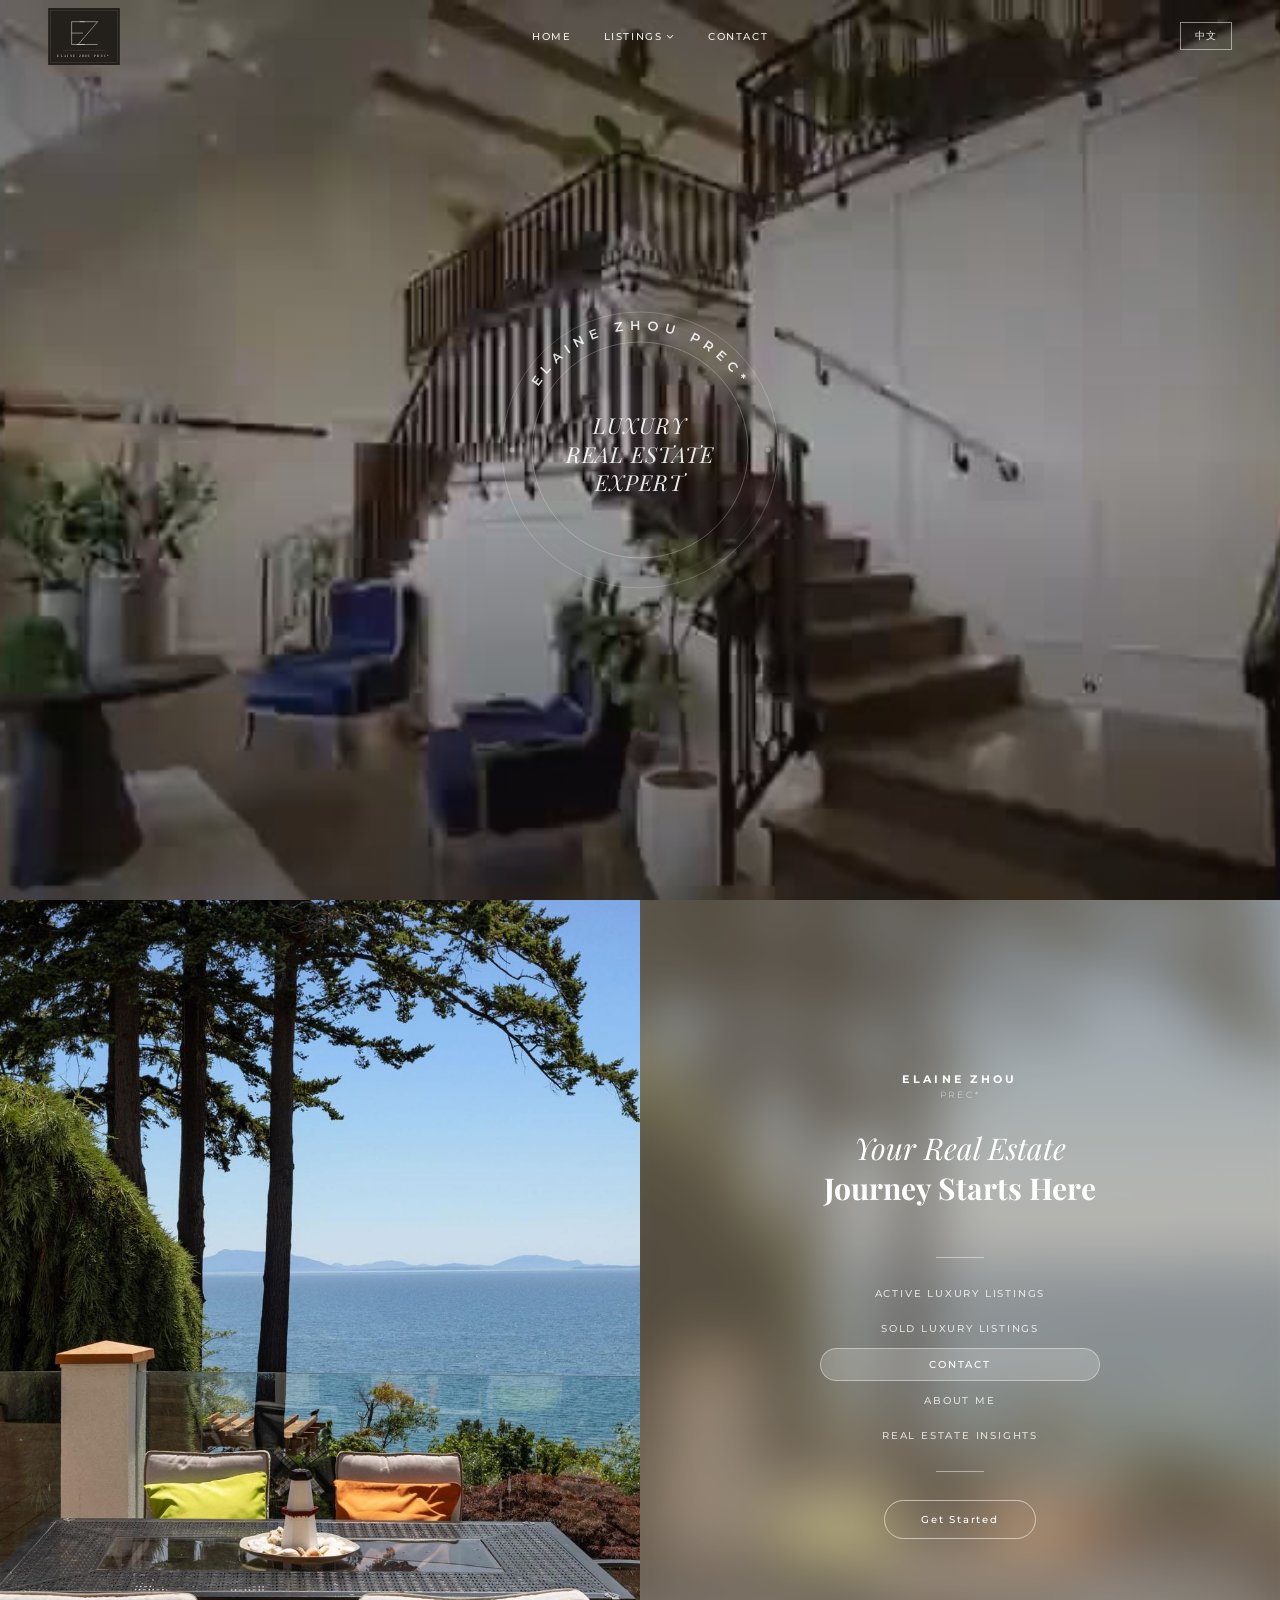
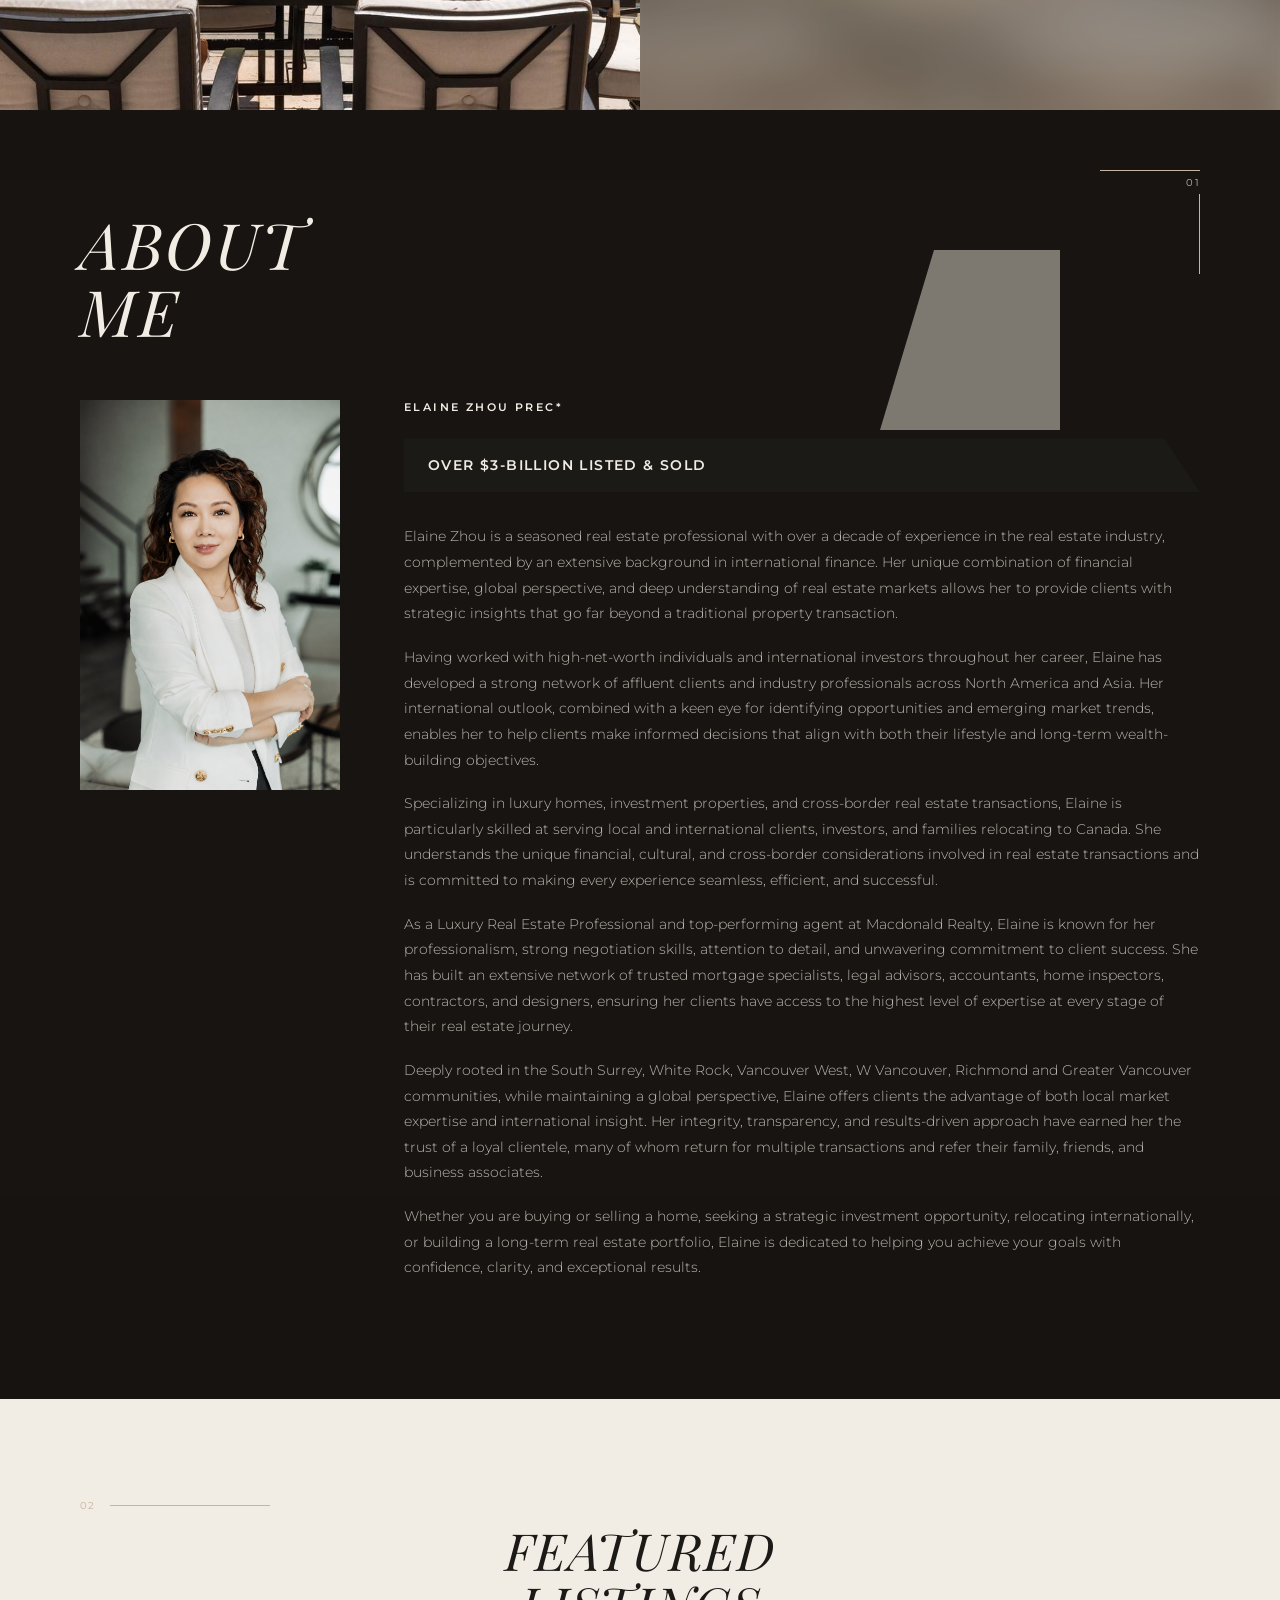
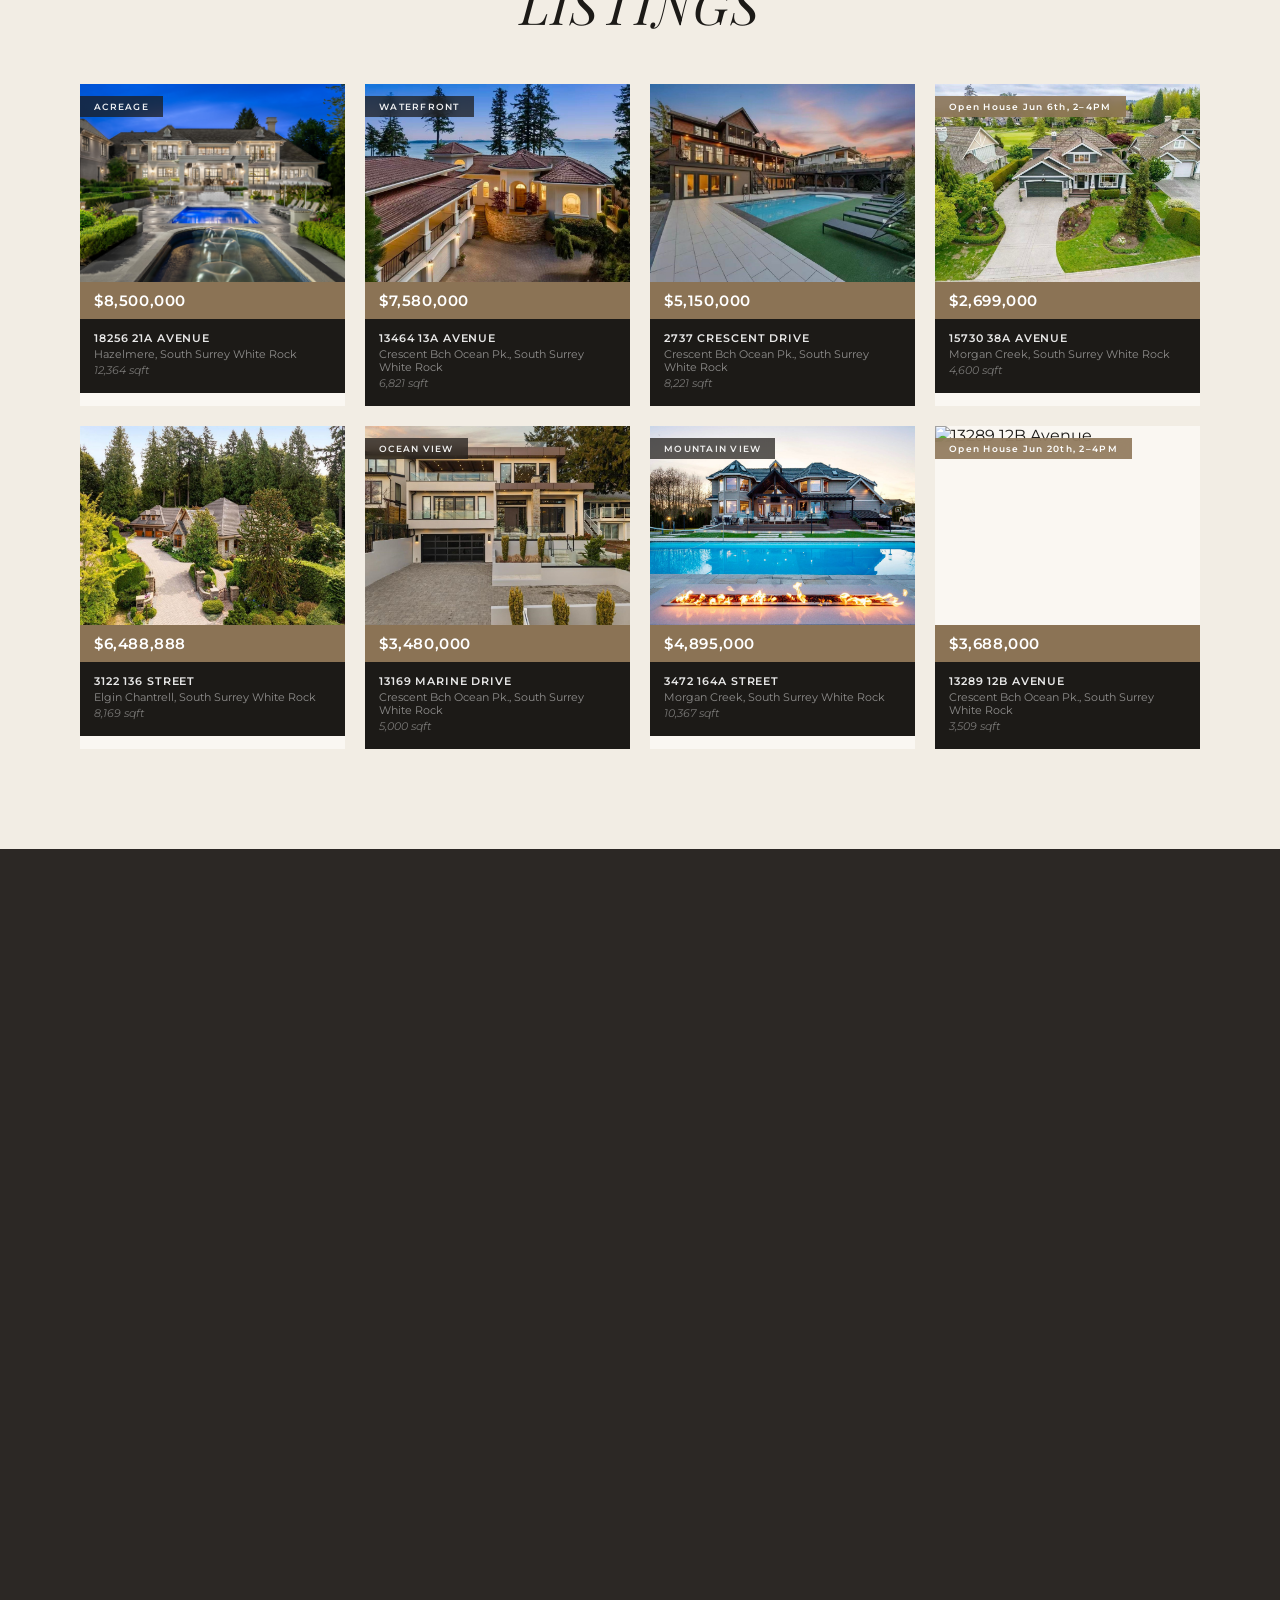
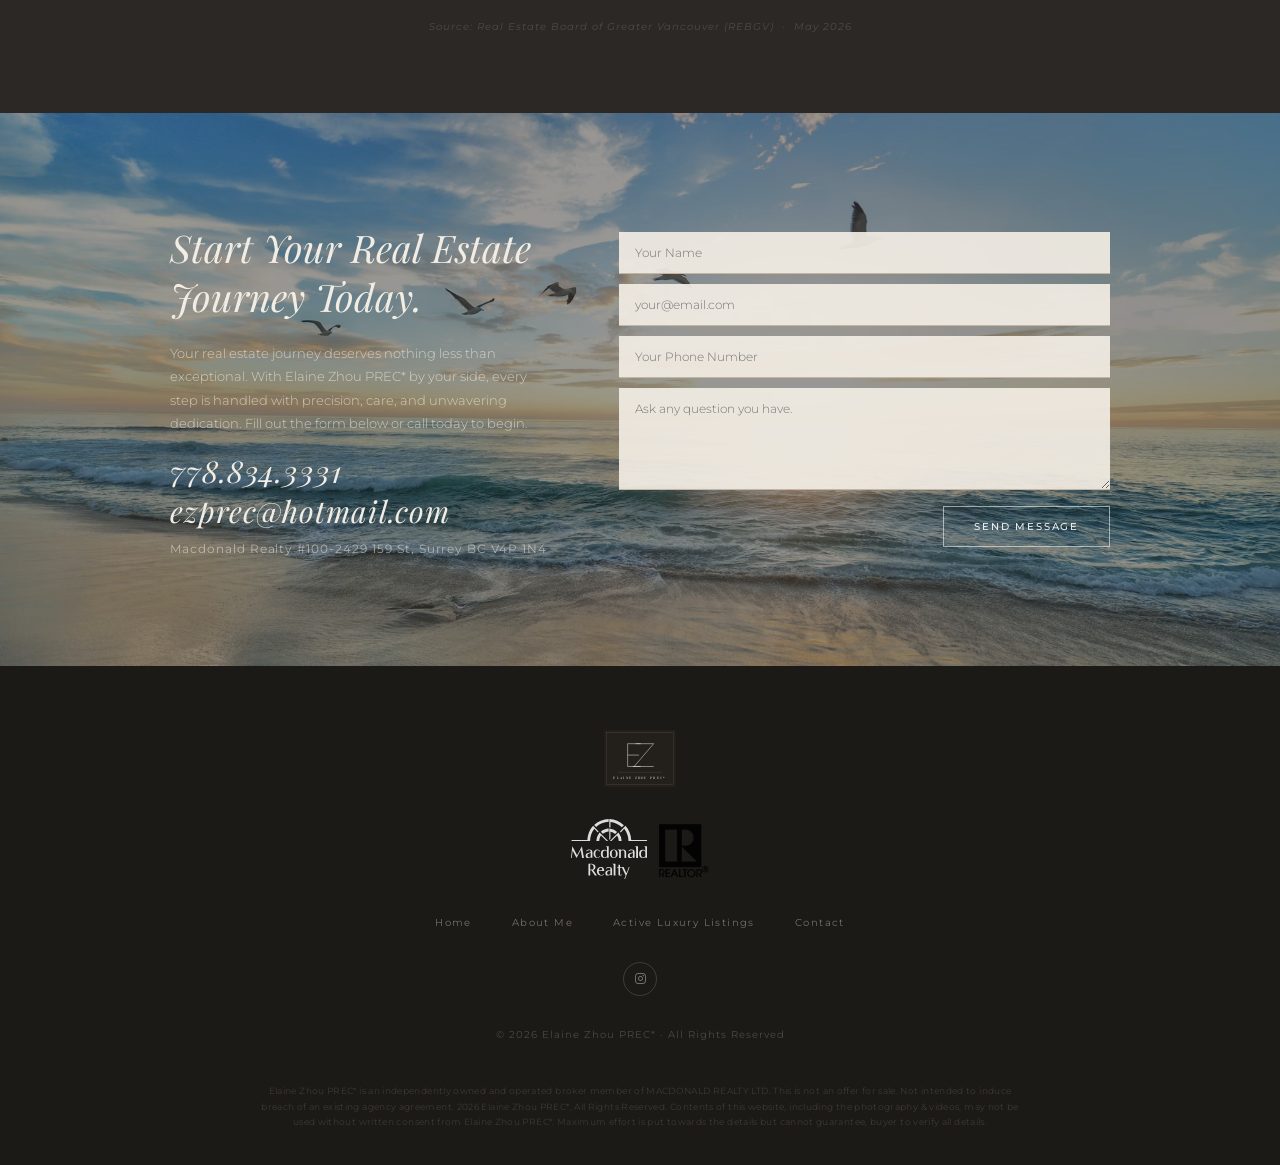
==== index.html @ 17ebf059 "Add files via upload" ====
<!DOCTYPE html>
<html lang="en">
<head>
  <meta charset="UTF-8" />
  <meta name="viewport" content="width=device-width, initial-scale=1.0" />
  <title>Elaine Zhou PREC*</title>
  <link rel="stylesheet" href="style.css" />
  <link rel="icon" type="image/x-icon" href="favicon.ico" />
  <link rel="icon" type="image/png" sizes="32x32" href="favicon-32x32.png" />
  <link rel="icon" type="image/png" sizes="16x16" href="favicon-16x16.png" />
  <link rel="apple-touch-icon" sizes="180x180" href="apple-touch-icon.png" />
  <link rel="preconnect" href="https://fonts.googleapis.com" />
  <link rel="preconnect" href="https://fonts.gstatic.com" crossorigin />
  <link href="https://fonts.googleapis.com/css2?family=Montserrat:wght@300;400;500;600&family=Playfair+Display:ital,wght@0,400;0,700;1,300;1,400;1,700&display=swap" rel="stylesheet" />
  <link rel="stylesheet" href="https://cdnjs.cloudflare.com/ajax/libs/font-awesome/6.5.0/css/all.min.css" />
</head>
<body>

  <!-- ═══════════════════════════════
       NAVBAR
  ════════════════════════════════ -->
  <nav class="navbar" id="navbar">
    <div class="nav-inner">

      <a href="#home" class="nav-logo">
        <svg class="logo-svg ez-badge" viewBox="0 0 220 175" fill="none" xmlns="http://www.w3.org/2000/svg">
          <!-- Background -->
          <rect width="220" height="175" fill="#231f1a"/>
          <!-- Inset border -->
          <rect x="8" y="8" width="204" height="159" stroke="#6b5f54" stroke-width="0.8" fill="none"/>
          <!-- E — left vertical + 3 horizontals -->
          <line x1="72" y1="42" x2="72"  y2="112" stroke="white" stroke-width="1.4"/>
          <line x1="72" y1="42" x2="112" y2="42"  stroke="white" stroke-width="1.4"/>
          <line x1="72" y1="77" x2="107" y2="77"  stroke="white" stroke-width="1.4"/>
          <line x1="72" y1="112" x2="112" y2="112" stroke="white" stroke-width="1.4"/>
          <!-- Z — top bar (angled), diagonal, bottom bar -->
          <line x1="97"  y1="42" x2="152" y2="42"  stroke="white" stroke-width="1.4"/>
          <line x1="152" y1="42" x2="92"  y2="112" stroke="white" stroke-width="1.4"/>
          <line x1="88"  y1="112" x2="152" y2="112" stroke="white" stroke-width="1.4"/>
          <!-- Divider -->
          <line x1="44" y1="130" x2="176" y2="130" stroke="#6b5f54" stroke-width="0.8"/>
          <!-- Name -->
          <text x="110" y="150" text-anchor="middle" font-family="'Playfair Display', Georgia, serif" font-size="10" letter-spacing="4" fill="white">ELAINE ZHOU PREC*</text>
        </svg>
      </a>

      <ul class="nav-menu" id="navMenu">
        <li><a href="#home" data-i18n="nav-home">HOME</a></li>
        <li class="has-drop">
          <a href="listings.html"><span data-i18n="nav-listings">LISTINGS</span> <i class="fa-solid fa-chevron-down"></i></a>
          <ul class="drop">
            <li><a href="listings.html" data-i18n="nav-listings-active">Active Luxury Listings</a></li>
            <li><a href="sold.html" data-i18n="nav-listings-sold">Sold Luxury Listings</a></li>
          </ul>
        </li>
        <li><a href="#contact" data-i18n="nav-contact">CONTACT</a></li>
      </ul>

      <div class="nav-actions">
        <button class="lang-toggle" id="langToggle">中文</button>
        <button class="burger" id="burger" aria-label="Open menu">
          <span></span><span></span><span></span>
        </button>
      </div>

    </div>
  </nav>

  <!-- ═══════════════════════════════
       HERO — full-viewport mansion photo
  ════════════════════════════════ -->
  <section class="hero" id="home">
    <video class="hero-video" autoplay muted loop playsinline preload="auto" id="heroVideo" poster="hero-poster.jpg" webkit-playsinline>
      <source src="house1_compressed.mp4" type="video/mp4" />
    </video>

    <!-- Dark overlay -->
    <div class="hero-overlay"></div>

    <!-- Circular medallion -->
    <div class="hero-content">
      <div class="hero-medallion">
        <svg class="medallion-ring" viewBox="0 0 300 300" xmlns="http://www.w3.org/2000/svg">
          <defs>
            <path id="topArc"    d="M 30,150 A 120,120 0 0,1 270,150" />
            <path id="bottomArc" d="M 50,175 A 110,110 0 0,0 250,175" />
          </defs>
          <circle cx="150" cy="150" r="138" fill="none" stroke="rgba(255,255,255,0.2)"  stroke-width="1"/>
          <circle cx="150" cy="150" r="128" fill="none" stroke="rgba(255,255,255,0.1)"  stroke-width="0.5"/>
          <circle cx="150" cy="150" r="108" fill="none" stroke="rgba(255,255,255,0.25)" stroke-width="1"/>
          <text font-family="Montserrat, sans-serif" font-size="13" font-weight="600" letter-spacing="6" fill="rgba(255,255,255,0.85)">
            <textPath href="#topArc" startOffset="50%" text-anchor="middle">ELAINE ZHOU PREC*</textPath>
          </text>
          <circle cx="22"  cy="150" r="2.5" fill="rgba(255,255,255,0.35)"/>
          <circle cx="278" cy="150" r="2.5" fill="rgba(255,255,255,0.35)"/>
        </svg>
        <div class="medallion-center">
          <span class="med-num" style="font-size:clamp(14px,2vw,22px);line-height:1.3;letter-spacing:.04em;font-weight:300;" data-i18n-html="med-label">LUXURY<br>REAL ESTATE<br>EXPERT</span>
        </div>
      </div>
    </div>
  </section>

  <!-- ═══════════════════════════════
       CTA PANEL — split glass layout
  ════════════════════════════════ -->
  <section class="cta-panel">

    <!-- Left: sharp photo -->
    <div class="cta-left">
      <div class="cta-left-img"></div>
    </div>

    <!-- Right: frosted glass panel -->
    <div class="cta-right">
      <div class="cta-right-bg"></div>
      <div class="cta-right-overlay"></div>
      <div class="cta-right-content fade-in-children">
        <div class="cta-brand">
          <span class="cta-brand-name" data-i18n="cta-name">ELAINE ZHOU</span>
          <span class="cta-brand-sub">PREC*</span>
        </div>

        <h2 class="cta-tagline" data-i18n-html="cta-tagline">Your Real Estate<br><strong>Journey Starts Here</strong></h2>

        <div class="cta-divider"></div>

        <nav class="cta-links">
          <a href="listings.html"  class="cta-link" data-i18n="cta-link-listings">ACTIVE LUXURY LISTINGS</a>
          <a href="sold.html"  class="cta-link" data-i18n="cta-link-sold">SOLD LUXURY LISTINGS</a>
          <a href="#contact"   class="cta-link cta-link-active" data-i18n="cta-link-contact">CONTACT</a>
          <a href="#about"     class="cta-link" data-i18n="cta-link-about">ABOUT ME</a>
          <a href="#insights"  class="cta-link" data-i18n="cta-link-insights">REAL ESTATE INSIGHTS</a>
        </nav>

        <div class="cta-divider"></div>

        <a href="#contact" class="cta-start-btn" data-i18n="cta-btn">Get Started</a>
      </div>
    </div>

  </section>

  <!-- ═══════════════════════════════
       ABOUT US — section 01
  ════════════════════════════════ -->
  <section class="about" id="about">

    <!-- Background video -->
    <video class="about-bg-video" autoplay muted loop playsinline>
      <source src="IMG_compressed.mp4" type="video/mp4">
    </video>
    <!-- Dim overlay -->
    <div class="about-bg-overlay"></div>

    <!-- Section label: sits top-right -->
    <div class="sec-label-right">
      <div class="sec-line-h"></div>
      <span class="sec-num">01</span>
      <div class="sec-line-v"></div>
    </div>

    <div class="about-heading-wrap fade-in">
      <h2 class="about-heading" data-i18n-html="about-heading">ABOUT<br>ME</h2>
      <!-- decorative ghost shape -->
      <div class="ghost-shape"></div>
    </div>

    <div class="about-grid fade-in">
      <!-- Team photo -->
      <div class="about-photo-col">
        <img
          src="aboutme.png"
          alt="Elaine Zhou PREC* Team"
          class="about-photo"
        />
      </div>

      <!-- Content -->
      <div class="about-content-col fade-in-children">
        <h3 class="about-team-name" data-i18n="about-name">ELAINE ZHOU PREC*</h3>
        <div class="about-banner" data-i18n="about-banner">OVER $3-BILLION LISTED &amp; SOLD</div>
        <p class="about-para" data-i18n="about-p1">Elaine Zhou is a seasoned real estate professional with over a decade of experience in the real estate industry, complemented by an extensive background in international finance. Her unique combination of financial expertise, global perspective, and deep understanding of real estate markets allows her to provide clients with strategic insights that go far beyond a traditional property transaction.</p>
        <p class="about-para" data-i18n="about-p2">Having worked with high-net-worth individuals and international investors throughout her career, Elaine has developed a strong network of affluent clients and industry professionals across North America and Asia. Her international outlook, combined with a keen eye for identifying opportunities and emerging market trends, enables her to help clients make informed decisions that align with both their lifestyle and long-term wealth-building objectives.</p>
        <p class="about-para" data-i18n="about-p3">Specializing in luxury homes, investment properties, and cross-border real estate transactions, Elaine is particularly skilled at serving local and international clients, investors, and families relocating to Canada. She understands the unique financial, cultural, and cross-border considerations involved in real estate transactions and is committed to making every experience seamless, efficient, and successful.</p>
        <p class="about-para" data-i18n="about-p4">As a Luxury Real Estate Professional and top-performing agent at Macdonald Realty, Elaine is known for her professionalism, strong negotiation skills, attention to detail, and unwavering commitment to client success. She has built an extensive network of trusted mortgage specialists, legal advisors, accountants, home inspectors, contractors, and designers, ensuring her clients have access to the highest level of expertise at every stage of their real estate journey.</p>
        <p class="about-para" data-i18n="about-p5">Deeply rooted in the South Surrey, White Rock, Vancouver West, W Vancouver, Richmond and Greater Vancouver communities, while maintaining a global perspective, Elaine offers clients the advantage of both local market expertise and international insight. Her integrity, transparency, and results-driven approach have earned her the trust of a loyal clientele, many of whom return for multiple transactions and refer their family, friends, and business associates.</p>
        <p class="about-para" data-i18n="about-p6">Whether you are buying or selling a home, seeking a strategic investment opportunity, relocating internationally, or building a long-term real estate portfolio, Elaine is dedicated to helping you achieve your goals with confidence, clarity, and exceptional results.</p>
      </div>
    </div>

  </section>

  <!-- ═══════════════════════════════
       FEATURED LISTINGS — section 02
  ════════════════════════════════ -->
  <section class="listings" id="listings">

    <div class="sec-label-left">
      <span class="sec-num">02</span>
      <div class="sec-line-h"></div>
    </div>

    <h2 class="listings-heading fade-in" data-i18n-html="listings-heading">FEATURED<br>LISTINGS</h2>

    <div class="cards-grid fade-in-children">

      <!-- Card 1 -->
      <div class="card">
        <div class="card-img-wrap">
          <img src="main.jpg" alt="18256 21A Avenue" />
          <span class="card-badge">ACREAGE</span>
        </div>
        <div class="card-price">$8,500,000</div>
        <div class="card-info">
          <div class="card-address">18256 21A AVENUE</div>
          <div class="card-area">Hazelmere, South Surrey White Rock</div>
          <div class="card-sqft">12,364 sqft</div>
        </div>
      </div>

      <!-- Card 2 -->
      <div class="card">
        <div class="card-img-wrap">
          <img src="13464.jpg" alt="13464 13A Avenue" />
          <span class="card-badge">WATERFRONT</span>
        </div>
        <div class="card-price">$7,580,000</div>
        <div class="card-info">
          <div class="card-address">13464 13A AVENUE</div>
          <div class="card-area">Crescent Bch Ocean Pk., South Surrey White Rock</div>
          <div class="card-sqft">6,821 sqft</div>
        </div>
      </div>

      <!-- Card 3 -->
      <div class="card">
        <div class="card-img-wrap">
          <img src="2737.jpg" alt="2737 Crescent Drive" />
        </div>
        <div class="card-price">$5,150,000</div>
        <div class="card-info">
          <div class="card-address">2737 CRESCENT DRIVE</div>
          <div class="card-area">Crescent Bch Ocean Pk., South Surrey White Rock</div>
          <div class="card-sqft">8,221 sqft</div>
        </div>
      </div>

      <!-- Card 4 -->
      <div class="card">
        <div class="card-img-wrap">
          <img src="15730.jpg" alt="15730 38A Avenue" />
          <span class="card-badge badge-open">Open House Jun 6th, 2–4PM</span>
        </div>
        <div class="card-price">$2,699,000</div>
        <div class="card-info">
          <div class="card-address">15730 38A AVENUE</div>
          <div class="card-area">Morgan Creek, South Surrey White Rock</div>
          <div class="card-sqft">4,600 sqft</div>
        </div>
      </div>

      <!-- Card 5 -->
      <div class="card">
        <div class="card-img-wrap">
          <img src="3122.jpg" alt="3122 136 Street" />
        </div>
        <div class="card-price">$6,488,888</div>
        <div class="card-info">
          <div class="card-address">3122 136 STREET</div>
          <div class="card-area">Elgin Chantrell, South Surrey White Rock</div>
          <div class="card-sqft">8,169 sqft</div>
        </div>
      </div>

      <!-- Card 6 -->
      <div class="card">
        <div class="card-img-wrap">
          <img src="13169.jpg" alt="13169 Marine Drive" />
          <span class="card-badge badge-ocean">OCEAN VIEW</span>
        </div>
        <div class="card-price">$3,480,000</div>
        <div class="card-info">
          <div class="card-address">13169 MARINE DRIVE</div>
          <div class="card-area">Crescent Bch Ocean Pk., South Surrey White Rock</div>
          <div class="card-sqft">5,000 sqft</div>
        </div>
      </div>

      <!-- Card 7 -->
      <div class="card">
        <div class="card-img-wrap">
          <img src="3472.jpg" alt="3472 164A Street" />
          <span class="card-badge">MOUNTAIN VIEW</span>
        </div>
        <div class="card-price">$4,895,000</div>
        <div class="card-info">
          <div class="card-address">3472 164A STREET</div>
          <div class="card-area">Morgan Creek, South Surrey White Rock</div>
          <div class="card-sqft">10,367 sqft</div>
        </div>
      </div>

      <!-- Card 8 -->
      <div class="card">
        <div class="card-img-wrap">
          <img src="https://dyhx7is8pu014.cloudfront.net/www.team-mcknight.com/homes/1074523/web/13289-12b-avenue-crescent-bch-ocean-pk-south-surrey-white-rock-01.jpg" alt="13289 12B Avenue" />
          <span class="card-badge badge-open">Open House Jun 20th, 2–4PM</span>
        </div>
        <div class="card-price">$3,688,000</div>
        <div class="card-info">
          <div class="card-address">13289 12B AVENUE</div>
          <div class="card-area">Crescent Bch Ocean Pk., South Surrey White Rock</div>
          <div class="card-sqft">3,509 sqft</div>
        </div>
      </div>

    </div>
  </section>

  <!-- ═══════════════════════════════
       REAL ESTATE INSIGHTS
  ════════════════════════════════ -->
  <section class="insights" id="insights">

    <div class="insights-header fade-in">
      <h2 class="insights-heading" data-i18n="insights-heading">REAL ESTATE INSIGHTS</h2>
      <p class="insights-sub" data-i18n="insights-sub">Greater Vancouver &amp; Fraser Valley · Market Data 2025–2026</p>
    </div>

    <!-- Stat pills -->
    <div class="stat-pills fade-in-children">
      <div class="stat-pill">
        <span class="stat-num">$1.85M</span>
        <span class="stat-label" data-i18n="stat-label-1">Benchmark — Detached</span>
      </div>
      <div class="stat-pill">
        <span class="stat-num">16,917</span>
        <span class="stat-label" data-i18n="stat-label-2">Active Listings</span>
      </div>
      <div class="stat-pill">
        <span class="stat-num">13.1%</span>
        <span class="stat-label" data-i18n="stat-label-3">Sales-to-Active Ratio</span>
      </div>
    </div>

    <!-- Charts -->
    <div class="charts-grid fade-in">
      <!-- Line chart -->
      <div class="chart-card">
        <h3 class="chart-title" data-i18n="chart-title-1">Benchmark Price — Detached Homes</h3>
        <p class="chart-sub" data-i18n="chart-sub-1">Greater Vancouver · Jan 2025 – May 2026 (CAD $ Millions)</p>
        <canvas id="lineChart" height="200"></canvas>
      </div>
      <!-- Bar chart -->
      <div class="chart-card">
        <h3 class="chart-title" data-i18n="chart-title-2">Benchmark Price by Property Type</h3>
        <p class="chart-sub" data-i18n="chart-sub-2">Greater Vancouver · May 2026 vs May 2025</p>
        <canvas id="barChart" height="200"></canvas>
      </div>
    </div>

    <p class="insights-source">Source: Real Estate Board of Greater Vancouver (REBGV) &nbsp;·&nbsp; May 2026</p>

  </section>

  <!-- ═══════════════════════════════
       CONTACT
  ════════════════════════════════ -->
  <section class="contact" id="contact">
    <div class="contact-bg"></div>
    <div class="contact-overlay"></div>
    <div class="contact-inner fade-in">

      <div class="contact-left">
        <h2 class="contact-title" data-i18n-html="contact-title">Start Your Real Estate<br>Journey Today.</h2>
        <p class="contact-body" data-i18n="contact-body">
          Your real estate journey deserves nothing less than exceptional. With Elaine Zhou PREC* by your side, every step is handled with precision, care, and unwavering dedication. Fill out the form below or call today to begin.
        </p>
        <a href="tel:7788343331" class="contact-phone">778.834.3331</a>
        <span class="contact-phone contact-email-copy" onclick="navigator.clipboard.writeText('ezprec@hotmail.com').then(()=>{this.textContent='Copied!';setTimeout(()=>this.textContent='ezprec@hotmail.com',2000)})" title="Click to copy">ezprec@hotmail.com</span>
        <span class="contact-address">Macdonald Realty #100-2429 159 St, Surrey BC V4P 1N4</span>
      </div>

      <div class="contact-right">
        <form class="contact-form" action="https://formspree.io/f/maqzoebn" method="POST" onsubmit="submitForm(event)">
          <input type="text"  name="name"    placeholder="Your Name"         data-i18n-placeholder="contact-ph-name"  required />
          <input type="email" name="email"   placeholder="your@email.com"    data-i18n-placeholder="contact-ph-email" required />
          <input type="tel"   name="phone"   placeholder="Your Phone Number" data-i18n-placeholder="contact-ph-phone" />
          <textarea           name="message" placeholder="Ask any question you have." data-i18n-placeholder="contact-ph-msg" rows="5"></textarea>
          <div class="form-footer">
            <div class="form-success" id="formSuccess" data-i18n="form-success">
              Thank you! We'll be in touch shortly.
            </div>
            <button type="submit" class="send-btn" data-i18n="send-btn">SEND MESSAGE</button>
          </div>
        </form>
      </div>

    </div>
  </section>

  <!-- ═══════════════════════════════
       FOOTER
  ════════════════════════════════ -->
  <footer class="footer">
    <div class="footer-inner">

      <a href="#home" class="nav-logo footer-logo-link">
        <svg class="logo-svg ez-badge" viewBox="0 0 220 175" fill="none" xmlns="http://www.w3.org/2000/svg">
          <rect width="220" height="175" fill="#231f1a"/>
          <rect x="8" y="8" width="204" height="159" stroke="#6b5f54" stroke-width="0.8" fill="none"/>
          <line x1="72" y1="42" x2="72"  y2="112" stroke="white" stroke-width="1.4"/>
          <line x1="72" y1="42" x2="112" y2="42"  stroke="white" stroke-width="1.4"/>
          <line x1="72" y1="77" x2="107" y2="77"  stroke="white" stroke-width="1.4"/>
          <line x1="72" y1="112" x2="112" y2="112" stroke="white" stroke-width="1.4"/>
          <line x1="97"  y1="42" x2="152" y2="42"  stroke="white" stroke-width="1.4"/>
          <line x1="152" y1="42" x2="92"  y2="112" stroke="white" stroke-width="1.4"/>
          <line x1="88"  y1="112" x2="152" y2="112" stroke="white" stroke-width="1.4"/>
          <line x1="44" y1="130" x2="176" y2="130" stroke="#6b5f54" stroke-width="0.8"/>
          <text x="110" y="150" text-anchor="middle" font-family="'Playfair Display', Georgia, serif" font-size="10" letter-spacing="4" fill="white">ELAINE ZHOU PREC*</text>
        </svg>
      </a>

      <div class="footer-logos">
        <img src="macdonald.svg" alt="Macdonald Realty" class="footer-macdonald" />
        <img src="realtor.png" alt="Realtor" class="footer-realtor" />
      </div>

      <ul class="footer-nav">
        <li><a href="#home" data-i18n="footer-home">Home</a></li>
        <li><a href="#about" data-i18n="footer-about">About Me</a></li>
        <li><a href="listings.html" data-i18n="footer-listings">Active Luxury Listings</a></li>
        <li><a href="#contact" data-i18n="footer-contact">Contact</a></li>
      </ul>

      <div class="footer-social">
        <a href="https://www.instagram.com/elainezhouprec/" target="_blank" aria-label="Instagram"><i class="fab fa-instagram"></i></a>
      </div>

      <p class="footer-copy" data-i18n="footer-copy">&copy; 2026 Elaine Zhou PREC* · All Rights Reserved</p>
      <p class="footer-legal">Elaine Zhou PREC* is an independently owned and operated broker member of MACDONALD REALTY LTD. This is not an offer for sale. Not intended to induce breach of an existing agency agreement. 2026 Elaine Zhou PREC*, All Rights Reserved. Contents of this website, including the photography &amp; videos, may not be used without written consent from Elaine Zhou PREC*. Maximum effort is put towards the details but cannot guarantee, buyer to verify all details.</p>
    </div>
  </footer>

  <script src="https://cdn.jsdelivr.net/npm/chart.js"></script>
  <script src="translations.js"></script>
  <script src="script.js"></script>
  <script>
  // ════════════════════════════════════════════════
  //  MARKET DATA — update these numbers each month
  //  Source: rebgv.org · stats released ~2nd week
  // ════════════════════════════════════════════════
  const CHART_DATA = {
    // Label shown in source line at bottom
    reportMonth: 'May 2026',

    // Line chart: detached benchmark price ($M) — add newest month to end, remove oldest from front
    lineLabels: ['Jan 25','Feb','Mar','Apr','May','Jun','Jul','Aug','Sep','Oct','Nov','Dec','Jan 26','Feb','Mar','Apr','May'],
    lineData:   [1.99, 2.01, 2.04, 2.02, 1.98, 1.96, 1.93, 1.91, 1.90, 1.89, 1.88, 1.87, 1.86, 1.85, 1.85, 1.86, 1.85],

    // Bar chart: benchmark prices by type — [Detached, Townhouse, Apartment]
    barPrevLabel: 'May 2025',
    barCurrLabel: 'May 2026',
    barPrev: [1.985, 1.104, 0.757],
    barCurr: [1.848, 1.048, 0.698],

    // Stat pills
    benchmarkDetached: '$1,848,000',
    activeListings:    '14,802',
  };
  // ════════════════════════════════════════════════

  // Inject stat pill values
  document.querySelectorAll('.stat-value').forEach((el, i) => {
    if (i === 0) el.textContent = CHART_DATA.benchmarkDetached;
    if (i === 1) el.textContent = CHART_DATA.activeListings;
  });

  // Update source line
  const srcEl = document.querySelector('.insights-source');
  if (srcEl) srcEl.innerHTML = `Source: Real Estate Board of Greater Vancouver (REBGV) &nbsp;·&nbsp; ${CHART_DATA.reportMonth}`;

  // ── Market Charts ──
  const cream   = '#f2ede4';
  const brown   = '#8b7355';
  const brown2  = '#c4b5a0';
  const dark    = '#1c1a17';
  const grid    = 'rgba(196,181,160,0.18)';

  Chart.defaults.color = cream;
  Chart.defaults.font.family = "'Montserrat', sans-serif";
  Chart.defaults.font.size   = 11;

  // ── Clip plugin: line draws left → right ──
  const clipLeftPlugin = {
    id: 'clipLeft',
    beforeDraw(chart) {
      if (chart._clipProg == null) return;
      const { ctx, chartArea: { left, right } } = chart;
      ctx.save();
      ctx.beginPath();
      ctx.rect(0, 0, left + (right - left) * chart._clipProg, chart.height);
      ctx.clip();
    },
    afterDraw(chart) {
      if (chart._clipProg != null) chart.ctx.restore();
    }
  };

  function easeInOutQuart(t) {
    return t < 0.5 ? 8*t*t*t*t : 1 - 8*(--t)*t*t*t;
  }

  function makeLineChart() {
    const chart = new Chart(document.getElementById('lineChart'), {
      type: 'line',
      plugins: [clipLeftPlugin],
      data: {
        labels: CHART_DATA.lineLabels,
        datasets: [{
          label: 'Benchmark Price ($M)',
          data: CHART_DATA.lineData,
          borderColor: brown,
          backgroundColor: 'rgba(139,115,85,0.12)',
          borderWidth: 2,
          pointRadius: 3,
          pointBackgroundColor: brown,
          fill: true,
          tension: 0.4
        }]
      },
      options: {
        animation: false,
        responsive: true,
        plugins: {
          legend: { display: false },
          tooltip: {
            backgroundColor: dark,
            titleColor: cream,
            bodyColor: brown2,
            callbacks: { label: ctx => ' $' + ctx.parsed.y.toFixed(2) + 'M' }
          }
        },
        scales: {
          x: { grid: { color: grid }, ticks: { color: brown2 } },
          y: {
            grid: { color: grid },
            ticks: { color: brown2, callback: v => '$' + v + 'M' },
            min: 1.75, max: 2.10
          }
        }
      }
    });

    // Animate clip left → right over 2s
    chart._clipProg = 0;
    const dur = 2000;
    let start = null;
    function tick(ts) {
      if (!start) start = ts;
      const raw = Math.min((ts - start) / dur, 1);
      chart._clipProg = easeInOutQuart(raw);
      chart.draw();
      if (raw < 1) requestAnimationFrame(tick);
      else chart._clipProg = null;
    }
    requestAnimationFrame(tick);
  }

  function makeBarChart() {
    const chart = new Chart(document.getElementById('barChart'), {
      type: 'bar',
      plugins: [clipLeftPlugin],
      data: {
        labels: ['Detached', 'Townhouse', 'Apartment'],
        datasets: [
          {
            label: CHART_DATA.barPrevLabel,
            data: CHART_DATA.barPrev,
            backgroundColor: 'rgba(139,115,85,0.45)',
            borderColor: brown,
            borderWidth: 1,
            borderRadius: 3
          },
          {
            label: CHART_DATA.barCurrLabel,
            data: CHART_DATA.barCurr,
            backgroundColor: 'rgba(196,181,160,0.55)',
            borderColor: brown2,
            borderWidth: 1,
            borderRadius: 3
          }
        ]
      },
      options: {
        animation: false,
        responsive: true,
        plugins: {
          legend: {
            display: true,
            labels: { color: brown2, boxWidth: 12, padding: 16 }
          },
          tooltip: {
            backgroundColor: dark,
            titleColor: cream,
            bodyColor: brown2,
            callbacks: { label: ctx => ' $' + ctx.parsed.y.toFixed(3) + 'M' }
          }
        },
        scales: {
          x: { grid: { color: grid }, ticks: { color: brown2 } },
          y: { grid: { color: grid }, ticks: { color: brown2 } }
        }
      }
    });

    chart._clipProg = 0;
    const dur = 2000;
    let start = null;
    function tick(ts) {
      if (!start) start = ts;
      const raw = Math.min((ts - start) / dur, 1);
      chart._clipProg = easeInOutQuart(raw);
      chart.draw();
      if (raw < 1) requestAnimationFrame(tick);
      else chart._clipProg = null;
    }
    requestAnimationFrame(tick);
  }

  // Trigger both only when insights section scrolls into view
  let chartsLoaded = false;
  const insightsSection = document.getElementById('insights');
  const chartObserver = new IntersectionObserver(entries => {
    if (entries[0].isIntersecting && !chartsLoaded) {
      chartsLoaded = true;
      makeLineChart();
      makeBarChart();
    }
  }, { threshold: 0.2 });
  if (insightsSection) chartObserver.observe(insightsSection);
  else { makeLineChart(); makeBarChart(); }
  </script>
</body>
</html>
---- style.css ----
/* ── RESET ── */
*, *::before, *::after { box-sizing: border-box; margin: 0; padding: 0; }
html { scroll-behavior: smooth; }

/* ════════════════════════════════════
   ANIMATIONS
════════════════════════════════════ */

/* On-load: hero content fades up */
@keyframes fadeUp {
  from { opacity: 0; transform: translateY(28px); }
  to   { opacity: 1; transform: translateY(0); }
}
@keyframes fadeIn {
  from { opacity: 0; }
  to   { opacity: 1; }
}

.hero-medallion {
  animation: fadeUp .9s ease forwards;
  animation-delay: .4s;
  opacity: 0;
}

/* On-scroll: all other sections */
.fade-in {
  opacity: 0;
  transform: translateY(30px);
  transition: opacity .8s ease, transform .8s ease;
}
.fade-in.visible {
  opacity: 1;
  transform: translateY(0);
}
/* Staggered children inside a fade-in parent */
.fade-in-children > * {
  opacity: 0;
  transform: translateY(24px);
  transition: opacity .7s ease, transform .7s ease;
}
.fade-in-children.visible > *:nth-child(1) { opacity:1; transform:none; transition-delay: .05s; }
.fade-in-children.visible > *:nth-child(2) { opacity:1; transform:none; transition-delay: .15s; }
.fade-in-children.visible > *:nth-child(3) { opacity:1; transform:none; transition-delay: .25s; }
.fade-in-children.visible > *:nth-child(4) { opacity:1; transform:none; transition-delay: .35s; }
.fade-in-children.visible > *:nth-child(5) { opacity:1; transform:none; transition-delay: .45s; }
.fade-in-children.visible > *:nth-child(6) { opacity:1; transform:none; transition-delay: .55s; }
.fade-in-children.visible > *:nth-child(7) { opacity:1; transform:none; transition-delay: .65s; }
.fade-in-children.visible > *:nth-child(8) { opacity:1; transform:none; transition-delay: .75s; }
body { font-family: 'Montserrat', Arial, sans-serif; color: var(--dark); background: var(--cream); overflow-x: hidden; }
img  { display: block; width: 100%; height: 100%; object-fit: cover; }
a    { text-decoration: none; color: inherit; }
ul   { list-style: none; }

/* ── VARIABLES ── */
:root {
  --cream:      #f2ede4;
  --warm-white: #faf7f2;
  --sand:       #e4ddd2;
  --taupe:      #c4b5a0;
  --brown:      #8b7355;
  --brown2:     #a08b6a;
  --dark:       #1c1a17;
  --charcoal:   #2c2825;
  --mid:        #6b6055;
  --light-text: #9a9088;
  --serif:      'Playfair Display', Georgia, serif;
  --sans:       'Montserrat', Arial, sans-serif;
}

/* ════════════════════════════════════
   NAVBAR
════════════════════════════════════ */
.navbar {
  position: fixed;
  inset: 0 0 auto 0;
  z-index: 9000;
  background: transparent;
  transition: background .5s, box-shadow .5s;
}
.navbar.solid {
  background: rgba(242,237,228,.97);
  box-shadow: 0 1px 0 var(--sand);
}

.nav-inner {
  display: flex;
  align-items: center;
  max-width: 1440px;
  margin: 0 auto;
  padding: 0 48px;
  height: 72px;
  gap: 24px;
}

/* Logo */
.nav-logo {
  display: flex;
  align-items: center;
  gap: 12px;
  flex-shrink: 0;
}
.logo-svg { width: 42px; height: 42px; }
.ez-badge { width: 72px; height: 57px; flex-shrink: 0; }

/* Nav links */
.nav-menu {
  display: flex;
  align-items: center;
  flex: 1;
  justify-content: center;
}
.nav-menu > li { position: relative; }
.nav-menu > li > a {
  display: flex;
  align-items: center;
  gap: 5px;
  padding: 0 16px;
  height: 72px;
  font-size: 10px;
  font-weight: 500;
  letter-spacing: .16em;
  color: rgba(255,255,255,.9);
  white-space: nowrap;
  transition: color .3s;
}
.navbar.solid .nav-menu > li > a { color: var(--charcoal); }
.nav-menu > li > a .fa-chevron-down { font-size: 7px; }
.nav-menu > li > a:hover { color: var(--brown2) !important; }

/* Dropdown */
.drop {
  display: none;
  position: absolute;
  top: 100%; left: 50%;
  transform: translateX(-50%);
  min-width: 180px;
  background: var(--warm-white);
  border-top: 1px solid var(--taupe);
  box-shadow: 0 12px 36px rgba(28,26,23,.1);
}
.has-drop:hover .drop { display: block; }
.drop li a {
  display: block;
  padding: 11px 20px;
  font-size: 10px;
  letter-spacing: .1em;
  color: var(--mid);
  transition: background .2s, color .2s;
}
.drop li a:hover { background: var(--sand); color: var(--dark); }

/* Right */
.nav-actions { display: flex; align-items: center; gap: 12px; flex-shrink: 0; }
.lang-toggle {
  background: transparent;
  border: 1px solid rgba(255,255,255,.5);
  color: rgba(255,255,255,.9);
  font-family: var(--sans);
  font-size: 10px;
  letter-spacing: .08em;
  padding: 6px 14px;
  cursor: pointer;
  transition: all .3s;
}
.navbar.solid .lang-toggle { border-color: var(--taupe); color: var(--charcoal); }
.lang-toggle:hover { border-color: var(--brown); color: var(--brown2); }

.burger {
  display: none;
  flex-direction: column;
  gap: 5px;
  background: none;
  border: none;
  cursor: pointer;
  padding: 4px;
}
.burger span { display: block; width: 22px; height: 1.5px; background: #fff; transition: background .3s; }
.navbar.solid .burger span { background: var(--dark); }

/* ════════════════════════════════════
   HERO
════════════════════════════════════ */
.hero {
  position: relative;
  height: 100vh;
  min-height: 640px;
  overflow: visible; /* allow CTA to overlap */
}
.hero-bg {
  position: absolute;
  inset: 0;
  background: url('brown.jpg') center center / cover no-repeat;
  overflow: hidden;
}
.hero-video {
  position: absolute;
  inset: 0;
  width: 100%; height: 100%;
  object-fit: cover;
}


/* Dark gradient overlay on video */
.hero-overlay {
  position: absolute;
  inset: 0;
  background: linear-gradient(
    to bottom,
    rgba(20,18,15,.55) 0%,
    rgba(20,18,15,.3) 50%,
    rgba(20,18,15,.6) 100%
  );
  z-index: 1;
}

/* Hero content centering */
.hero-content {
  position: absolute;
  inset: 0;
  z-index: 2;
  display: flex;
  align-items: center;
  justify-content: center;
}

/* Medallion wrapper */
.hero-medallion {
  position: relative;
  width: 300px;
  height: 300px;
  display: flex;
  align-items: center;
  justify-content: center;
}
.medallion-ring {
  position: absolute;
  inset: 0;
  width: 100%;
  height: 100%;
}
.medallion-center {
  position: relative;
  z-index: 2;
  display: flex;
  flex-direction: column;
  align-items: center;
  text-align: center;
  gap: 4px;
  margin-top: 8px;
}
.med-over {
  font-family: var(--sans);
  font-size: 10px;
  font-weight: 400;
  letter-spacing: .28em;
  color: rgba(255,255,255,.7);
}
.med-num {
  font-family: var(--serif);
  font-size: 72px;
  font-weight: 400;
  font-style: italic;
  color: rgba(255,255,255,.9);
  line-height: 1;
}
.med-b { font-size: 56px; }
.med-rule {
  width: 36px;
  height: 1px;
  background: rgba(255,255,255,.45);
  margin: 6px auto;
}
.med-label {
  font-family: var(--sans);
  font-size: 9px;
  font-weight: 600;
  letter-spacing: .24em;
  color: rgba(255,255,255,.75);
}

/* Medallion wrapper */
.hero-medallion {
  position: relative;
  width: 300px;
  height: 300px;
  display: flex;
  align-items: center;
  justify-content: center;
}

.medallion-ring {
  position: absolute;
  inset: 0;
  width: 100%;
  height: 100%;
}

/* Centre text stack */
.medallion-center {
  position: relative;
  z-index: 2;
  display: flex;
  flex-direction: column;
  align-items: center;
  text-align: center;
  gap: 4px;
  margin-top: 8px;
}
.med-over {
  font-family: var(--sans);
  font-size: 10px;
  font-weight: 400;
  letter-spacing: .28em;
  color: rgba(255,255,255,.7);
  text-transform: uppercase;
}
.med-num {
  font-family: var(--serif);
  font-size: 72px;
  font-weight: 400;
  font-style: italic;
  color: rgba(255,255,255,0.9);
  line-height: 1;
}
.med-b {
  font-size: 56px;
}
.med-rule {
  width: 36px;
  height: 1px;
  background: rgba(255,255,255,.45);
  margin: 6px auto;
}
.med-label {
  font-family: var(--sans);
  font-size: 9px;
  font-weight: 600;
  letter-spacing: .24em;
  color: rgba(255,255,255,.75);
  text-transform: uppercase;
}

/* ════════════════════════════════════
   CTA PANEL — split glass layout
════════════════════════════════════ */
.cta-panel {
  display: flex;
  height: 90vh;
  min-height: 600px;
  margin-top: 0;
  position: relative;
  z-index: 3;
}

/* Left: sharp crisp photo */
.cta-left {
  flex: 0 0 50%;
  position: relative;
  overflow: hidden;
}
.cta-left-img {
  position: absolute;
  inset: 0;
  background: url('brown.jpg') center center / cover no-repeat;
}

/* Right: blurred + frosted glass */
.cta-right {
  flex: 0 0 50%;
  position: relative;
  overflow: hidden;
  display: flex;
  align-items: center;
  justify-content: center;
}
/* Same image blurred behind the glass */
.cta-right-bg {
  position: absolute;
  inset: -30px;
  background: url('brown.jpg') center center / cover no-repeat;
  filter: blur(28px) brightness(.85) saturate(.7);
  transform: scale(1.08);
}
/* Warm translucent overlay */
.cta-right-overlay {
  position: absolute;
  inset: 0;
  background: rgba(195,175,148,.38);
}

/* Content on top of glass */
.cta-right-content {
  position: relative;
  z-index: 2;
  display: flex;
  flex-direction: column;
  align-items: center;
  text-align: center;
  padding: 48px 52px;
  width: 100%;
}

/* Brand */
.cta-brand {
  display: flex;
  flex-direction: column;
  align-items: center;
  margin-bottom: 28px;
}
.cta-brand-name {
  font-family: var(--sans);
  font-size: 11px;
  font-weight: 700;
  letter-spacing: .3em;
  color: #fff;
}
.cta-brand-sub {
  font-size: 9px;
  font-weight: 300;
  letter-spacing: .3em;
  color: rgba(255,255,255,.7);
  margin-top: 3px;
}

/* Tagline */
.cta-tagline {
  font-family: var(--serif);
  font-size: clamp(20px, 2.5vw, 30px);
  font-weight: 400;
  font-style: italic;
  color: #fff;
  line-height: 1.35;
  margin-bottom: 28px;
}
.cta-tagline strong {
  font-style: normal;
  font-weight: 700;
  display: block;
}

/* Divider */
.cta-divider {
  width: 48px;
  height: 1px;
  background: rgba(255,255,255,.45);
  margin: 20px auto;
}

/* Link list */
.cta-links {
  display: flex;
  flex-direction: column;
  align-items: center;
  gap: 4px;
  width: 100%;
}
.cta-link {
  font-family: var(--sans);
  font-size: 10px;
  font-weight: 500;
  letter-spacing: .18em;
  color: rgba(255,255,255,.75);
  padding: 9px 24px;
  transition: color .2s, background .2s;
  border-radius: 40px;
  width: 100%;
  max-width: 280px;
}
.cta-link:hover { color: #fff; background: rgba(255,255,255,.1); }
.cta-link-active {
  background: rgba(255,255,255,.18);
  color: #fff;
  border: 1px solid rgba(255,255,255,.4);
}
.cta-link-active:hover { background: rgba(255,255,255,.28); }

/* Get Started button */
.cta-start-btn {
  display: inline-block;
  border: 1px solid rgba(255,255,255,.55);
  color: #fff;
  font-family: var(--sans);
  font-size: 10px;
  font-weight: 500;
  letter-spacing: .18em;
  padding: 12px 36px;
  border-radius: 40px;
  margin-top: 8px;
  transition: background .25s, border-color .25s;
}
.cta-start-btn:hover { background: rgba(255,255,255,.15); border-color: #fff; }

/* Hide old panel-btn if it lingers */
.cta-panel-bg, .cta-panel-buttons, .panel-btn { display: none; }

@media (max-width: 768px) {
  .cta-panel { flex-direction: column; height: auto; }
  .cta-left  { flex: 0 0 40vh; }
  .cta-right { flex: 0 0 auto; min-height: 480px; }
}

/* ════════════════════════════════════
   ABOUT ME  (section 01)
════════════════════════════════════ */
.about {
  position: relative;
  padding: 100px 80px 100px;
  background: var(--dark);
  overflow: hidden;
}

/* Background video */
.about-bg-video {
  position: absolute;
  inset: 0;
  width: 100%;
  height: 100%;
  object-fit: cover;
  object-position: center;
  z-index: 0;
}

/* Dim overlay */
.about-bg-overlay {
  position: absolute;
  inset: 0;
  background: rgba(20, 17, 14, 0.68);
  z-index: 1;
}

/* Top-right section marker */
.sec-label-right {
  position: absolute;
  top: 60px; right: 80px;
  display: flex;
  flex-direction: column;
  align-items: flex-end;
  z-index: 2;
}
.sec-line-h {
  width: 100px; height: 1px;
  background: var(--taupe);
}
.sec-num {
  font-size: 10px;
  font-weight: 400;
  letter-spacing: .14em;
  color: var(--taupe);
  margin-top: 5px;
}
.sec-line-v {
  width: 1px; height: 80px;
  background: var(--taupe);
  margin-top: 5px;
}

/* Top-left section marker */
.sec-label-left {
  display: flex;
  align-items: center;
  gap: 14px;
  margin-bottom: 12px;
}
.sec-label-left .sec-num { margin: 0; }
.sec-label-left .sec-line-h { width: 160px; }

/* Ghost / decorative shape */
.ghost-shape {
  position: absolute;
  top: 40px; right: 140px;
  width: 180px; height: 180px;
  background: var(--sand);
  clip-path: polygon(30% 0%, 100% 0%, 100% 100%, 0% 100%);
  opacity: .5;
  z-index: 0;
}

/* About heading */
.about-heading-wrap {
  position: relative;
  z-index: 2;
  margin-bottom: 56px;
}
.about-heading {
  font-family: var(--serif);
  font-size: clamp(36px, 5vw, 64px);
  font-weight: 400;
  letter-spacing: .04em;
  color: var(--cream);
  line-height: 1.05;
  font-style: italic;
}

/* Two-column grid */
.about-grid {
  display: grid;
  grid-template-columns: 260px 1fr;
  gap: 64px;
  align-items: start;
  position: relative;
  z-index: 2;
}

.about-photo-col { position: relative; }
.about-photo {
  width: 100%;
  aspect-ratio: 2/3;
  object-fit: cover;
  object-position: top;
  display: block;
}

.about-team-name {
  font-family: var(--sans);
  font-size: 11px;
  font-weight: 600;
  letter-spacing: .22em;
  color: var(--cream);
  margin-bottom: 24px;
  text-transform: uppercase;
}

.about-banner {
  background: var(--dark);
  color: var(--cream);
  font-family: var(--sans);
  font-size: clamp(11px, 1.3vw, 14px);
  font-weight: 600;
  letter-spacing: .1em;
  padding: 18px 40px 18px 24px;
  margin-bottom: 32px;
  clip-path: polygon(0 0, calc(100% - 36px) 0, 100% 100%, 0 100%);
}

.about-para {
  font-size: 13.5px;
  line-height: 1.9;
  color: rgba(242, 237, 228, 0.75);
  margin-bottom: 18px;
  font-weight: 300;
}

/* ════════════════════════════════════
   FEATURED LISTINGS  (section 02)
════════════════════════════════════ */
.listings {
  padding: 100px 80px;
  background: var(--cream);
}

.listings-heading {
  font-family: var(--serif);
  font-size: clamp(32px, 4vw, 54px);
  font-weight: 400;
  font-style: italic;
  letter-spacing: .03em;
  color: var(--dark);
  line-height: 1.05;
  text-align: center;
  margin-bottom: 52px;
}

.cards-grid {
  display: grid;
  grid-template-columns: repeat(4, 1fr);
  gap: 20px;
}

/* Card */
.card {
  display: block;
  background: var(--warm-white);
  overflow: hidden;
  transition: transform .4s, box-shadow .4s;
}

.card-img-wrap {
  position: relative;
  aspect-ratio: 4/3;
  overflow: hidden;
}
.card-img-wrap img { transition: none; }

/* Badge */
.card-badge {
  position: absolute;
  top: 12px; left: 0;
  background: rgba(28,26,23,.72);
  color: rgba(255,255,255,.92);
  font-size: 9px;
  font-weight: 600;
  letter-spacing: .14em;
  padding: 5px 14px;
  z-index: 2;
  backdrop-filter: blur(4px);
}
.badge-open {
  background: rgba(139,115,85,.88);
  color: #fff;
}
.badge-ocean { background: rgba(28,26,23,.72); }

/* SOLD ribbon */
.sold-ribbon {
  position: absolute;
  top: 20px; left: -34px;
  width: 120px;
  padding: 5px 0;
  background: var(--brown);
  color: #fff;
  font-size: 10px;
  font-weight: 700;
  letter-spacing: .14em;
  text-align: center;
  transform: rotate(-45deg);
  transform-origin: center;
  z-index: 3;
}

.card-hover { display: none; }
.card-hover span {
  color: #fff;
  font-size: 10px;
  font-weight: 500;
  letter-spacing: .2em;
  border: 1px solid rgba(255,255,255,.6);
  padding: 10px 26px;
}

/* Price bar */
.card-price {
  background: var(--brown);
  color: #fff;
  font-family: var(--sans);
  font-size: 15px;
  font-weight: 600;
  letter-spacing: .04em;
  padding: 9px 14px;
}

/* Address */
.card-info { padding: 12px 14px 16px; background: var(--dark); }
.card-address {
  font-size: 11px;
  font-weight: 600;
  letter-spacing: .08em;
  color: rgba(255,255,255,.9);
  margin-bottom: 3px;
}
.card-area  { font-size: 10.5px; color: rgba(255,255,255,.5); margin-bottom: 3px; }
.card-sqft  { font-size: 10.5px; color: rgba(255,255,255,.4); font-style: italic; }

/* ════════════════════════════════════
   REAL ESTATE INSIGHTS
════════════════════════════════════ */
/* ── Insights / Market Data ── */
.insights {
  background: var(--charcoal);
  padding: 90px 80px 80px;
}
.insights-header { text-align: center; margin-bottom: 52px; }
.insights-heading {
  font-family: var(--serif);
  font-size: clamp(26px, 3.5vw, 48px);
  font-weight: 400;
  font-style: italic;
  letter-spacing: .06em;
  color: var(--cream);
  margin-bottom: 10px;
}
.insights-sub {
  font-size: 11px;
  letter-spacing: .16em;
  color: var(--taupe);
  font-weight: 400;
}

.insights-source {
  text-align: center;
  font-size: 10px;
  letter-spacing: .10em;
  color: var(--mid);
  opacity: 0.6;
  margin-top: 36px;
  font-style: italic;
}

/* Stat pills */
.stat-pills {
  display: flex;
  gap: 20px;
  justify-content: center;
  flex-wrap: wrap;
  margin-bottom: 56px;
}
.stat-pill {
  display: flex;
  flex-direction: column;
  align-items: center;
  background: rgba(255,255,255,.04);
  border: 1px solid rgba(196,181,160,.18);
  padding: 24px 36px;
  min-width: 160px;
  gap: 6px;
}
.stat-num {
  font-family: var(--serif);
  font-size: clamp(28px, 3vw, 40px);
  font-weight: 400;
  font-style: italic;
  color: var(--cream);
}
.stat-label {
  font-size: 10px;
  letter-spacing: .14em;
  color: var(--taupe);
  text-align: center;
  text-transform: uppercase;
}

/* Charts grid */
.charts-grid {
  display: grid;
  grid-template-columns: 1fr 1fr;
  gap: 32px;
}
.chart-card {
  background: rgba(255,255,255,.03);
  border: 1px solid rgba(196,181,160,.14);
  padding: 32px;
}
.chart-title {
  font-family: var(--serif);
  font-size: 17px;
  font-weight: 400;
  font-style: italic;
  color: var(--cream);
  margin-bottom: 4px;
}
.chart-sub {
  font-size: 10px;
  letter-spacing: .12em;
  color: var(--taupe);
  margin-bottom: 24px;
  text-transform: uppercase;
}

/* ════════════════════════════════════
   MARKETING
════════════════════════════════════ */
.marketing {
  position: relative;
  height: 100vh;
  min-height: 580px;
  overflow: hidden;
  display: flex;
  align-items: center;
}
.marketing-bg {
  position: absolute;
  inset: 0;
  background: url('https://images.unsplash.com/photo-1600566753376-12c8ab7fb75b?w=1920&q=85')
    center center / cover no-repeat;
}
.marketing-overlay {
  position: absolute;
  inset: 0;
  background: rgba(28,26,23,.42);
}
.marketing-content {
  position: relative;
  z-index: 2;
  max-width: 600px;
  padding: 0 0 0 100px;
}
.marketing-quote {
  font-family: var(--serif);
  font-size: clamp(22px, 3vw, 40px);
  font-weight: 400;
  font-style: italic;
  line-height: 1.5;
  color: #fff;
  margin-bottom: 40px;
}
.mkt-btn {
  display: inline-block;
  border: 1px solid rgba(255,255,255,.55);
  color: rgba(255,255,255,.9);
  font-family: var(--sans);
  font-size: 10px;
  font-weight: 500;
  letter-spacing: .2em;
  padding: 13px 38px;
  transition: background .25s, border-color .25s, color .25s;
}
.mkt-btn:hover { background: rgba(255,255,255,.12); border-color: #fff; color: #fff; }

/* ════════════════════════════════════
   CONTACT
════════════════════════════════════ */
.contact {
  position: relative;
  overflow: hidden;
  padding: 110px 0;
}
.contact-bg {
  position: absolute;
  inset: 0;
  background: url('beach.avif') center center / cover no-repeat;
}
.contact-overlay {
  position: absolute;
  inset: 0;
  background: rgba(28,26,23,.45);
}
.contact-inner {
  position: relative;
  z-index: 2;
  display: grid;
  grid-template-columns: 1fr 1.3fr;
  gap: 72px;
  max-width: 1100px;
  margin: 0 auto;
  padding: 0 80px;
  align-items: center;
}
.contact-title {
  font-family: var(--serif);
  font-size: clamp(24px, 3vw, 38px);
  font-weight: 400;
  font-style: italic;
  color: var(--cream);
  line-height: 1.3;
  margin-bottom: 20px;
}
.contact-body {
  font-size: 13px;
  line-height: 1.8;
  color: rgba(242,237,228,.7);
  margin-bottom: 16px;
  font-weight: 300;
}
.contact-phone {
  display: block;
  font-family: var(--serif);
  font-size: clamp(22px, 2.5vw, 30px);
  font-weight: 400;
  font-style: italic;
  color: var(--cream);
  letter-spacing: .03em;
}
.contact-address {
  display: block;
  font-family: var(--sans);
  font-size: 12px;
  color: rgba(242,237,228,0.55);
  letter-spacing: .08em;
  margin-top: 10px;
}

/* Form */
.contact-form { display: flex; flex-direction: column; gap: 10px; }
.contact-form input,
.contact-form textarea {
  width: 100%;
  background: rgba(242,237,228,.92);
  border: none;
  border-bottom: 1px solid var(--taupe);
  font-family: var(--sans);
  font-size: 12px;
  font-weight: 300;
  padding: 13px 16px;
  outline: none;
  color: var(--dark);
  transition: border-color .2s, background .2s;
  border-radius: 0;
  -webkit-appearance: none;
}
.contact-form input:focus,
.contact-form textarea:focus {
  border-bottom-color: var(--brown);
  background: rgba(255,255,255,.96);
}
.contact-form textarea { resize: vertical; }

.captcha-row {
  display: flex;
  align-items: center;
  justify-content: space-between;
  background: rgba(242,237,228,.92);
  border-bottom: 1px solid var(--taupe);
  padding: 12px 16px;
}
.captcha-label { display: flex; align-items: center; gap: 10px; font-size: 12px; color: var(--mid); cursor: pointer; font-weight: 300; }
.captcha-label input[type="checkbox"] { width: 16px; height: 16px; cursor: pointer; }
.captcha-badge { display: flex; align-items: center; gap: 8px; font-size: 9px; color: var(--light-text); line-height: 1.3; }
.captcha-badge .fa-shield-halved { font-size: 24px; color: #4285f4; }

.form-footer { display: flex; align-items: center; justify-content: flex-end; gap: 20px; margin-top: 6px; }
.form-success { display: none; font-size: 12px; color: var(--cream); background: rgba(139,115,85,.8); padding: 10px 16px; }
.send-btn {
  background: transparent;
  border: 1px solid rgba(255,255,255,.55);
  color: rgba(255,255,255,.9);
  font-family: var(--sans);
  font-size: 10px;
  font-weight: 500;
  letter-spacing: .18em;
  padding: 13px 30px;
  cursor: pointer;
  transition: all .25s;
}
.send-btn:hover { background: rgba(255,255,255,.12); border-color: #fff; color: #fff; }

/* ════════════════════════════════════
   FOOTER
════════════════════════════════════ */
.footer {
  background: var(--dark);
  padding: 64px 80px 36px;
}
.footer-inner {
  max-width: 1200px;
  margin: 0 auto;
  display: flex;
  flex-direction: column;
  align-items: center;
  gap: 32px;
}
.footer-logo-link { display: flex; align-items: center; gap: 12px; }
.footer-logos { display: flex; align-items: center; justify-content: center; gap: 12px; }
.footer-macdonald { height: 60px; width: auto; opacity: 0.85; }
.footer-realtor { height: 60px; width: auto; opacity: 0.85; }

.footer-nav {
  display: flex;
  flex-wrap: wrap;
  justify-content: center;
  gap: 8px 40px;
}
.footer-nav a {
  font-size: 10px;
  letter-spacing: .14em;
  color: rgba(242,237,228,.4);
  transition: color .2s;
}
.footer-nav a:hover { color: var(--taupe); }

.footer-social { display: flex; gap: 14px; }
.footer-social a {
  width: 34px; height: 34px;
  border-radius: 50%;
  border: 1px solid rgba(255,255,255,.15);
  display: flex; align-items: center; justify-content: center;
  font-size: 12px;
  color: rgba(255,255,255,.4);
  transition: border-color .2s, color .2s;
}
.footer-social a:hover { border-color: var(--brown); color: var(--taupe); }

.footer-copy {
  font-size: 10px;
  color: rgba(242,237,228,.22);
  letter-spacing: .1em;
}
.footer-legal {
  font-size: 9px;
  color: rgba(242,237,228,.15);
  letter-spacing: .04em;
  line-height: 1.7;
  max-width: 760px;
  margin: 10px auto 0;
  text-align: center;
}

/* ── Scroll reveal ── */
.reveal { opacity: 0; transform: translateY(20px); transition: opacity .7s ease, transform .7s ease; }
.reveal.revealed { opacity: 1; transform: translateY(0); }

/* ════════════════════════════════════
   RESPONSIVE
════════════════════════════════════ */
@media (max-width: 960px) {
  .nav-menu { display: none; flex-direction: column; position: fixed; top: 72px; left: 0; right: 0; background: var(--warm-white); padding: 0 0 20px; z-index: 8999; box-shadow: 0 12px 32px rgba(0,0,0,.1); }
  .nav-menu.open { display: flex; }
  .nav-menu > li > a { height: auto; padding: 14px 32px; border-bottom: 1px solid var(--sand); color: var(--charcoal) !important; }
  .drop { display: none !important; }
  .burger { display: flex; }
  .cards-grid { grid-template-columns: repeat(2, 1fr); }
  .about-grid { grid-template-columns: 1fr; }
  .contact-inner { grid-template-columns: 1fr; }
  .ghost-shape { display: none; }
  .about, .listings, .insights { padding-left: 32px; padding-right: 32px; }
  .marketing-content { padding-left: 48px; }
  .contact-inner { padding: 0 32px; }
  .footer { padding-left: 32px; padding-right: 32px; }
  .sec-label-right { right: 32px; }
}
@media (max-width: 640px) {
  .cards-grid { grid-template-columns: 1fr; }
  .cta-panel-buttons { flex-direction: column; align-items: center; gap: 12px; }
  .panel-btn { min-width: 240px; }
  .marketing-content { padding-left: 28px; }
}
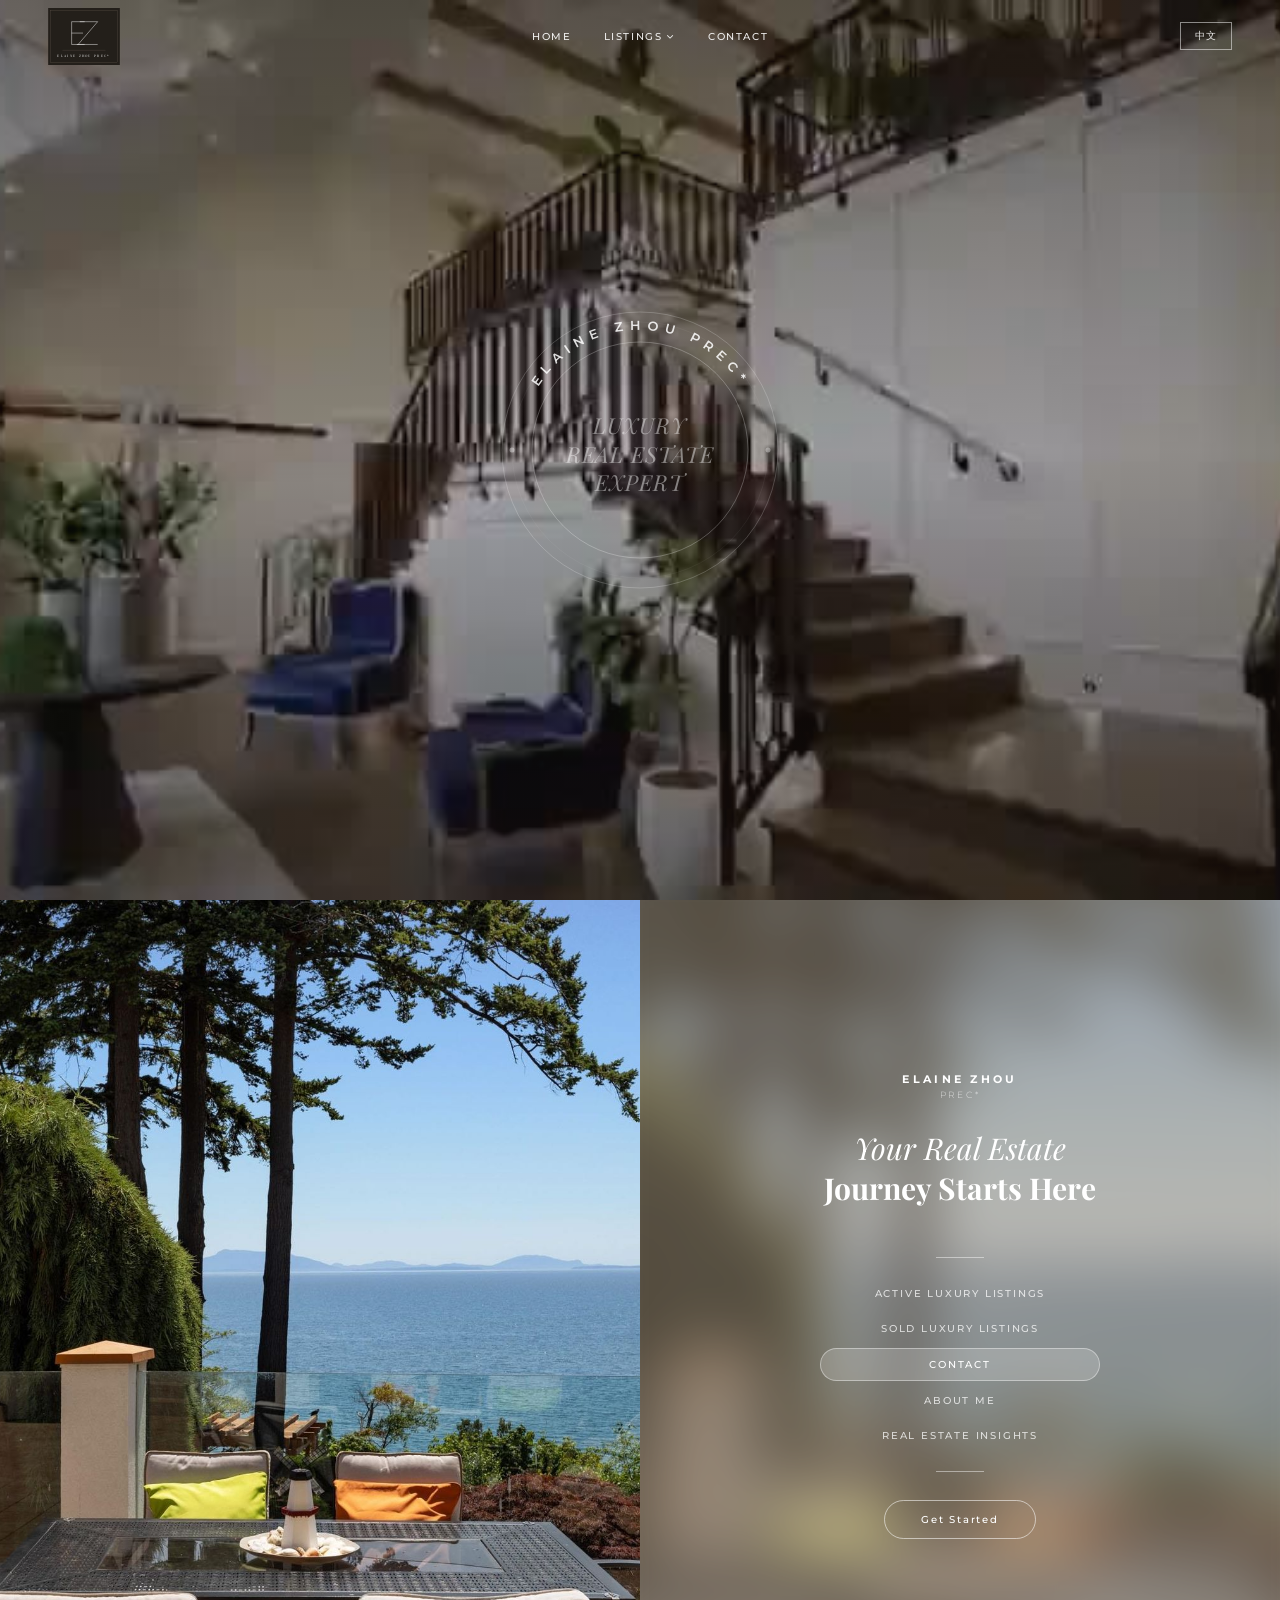
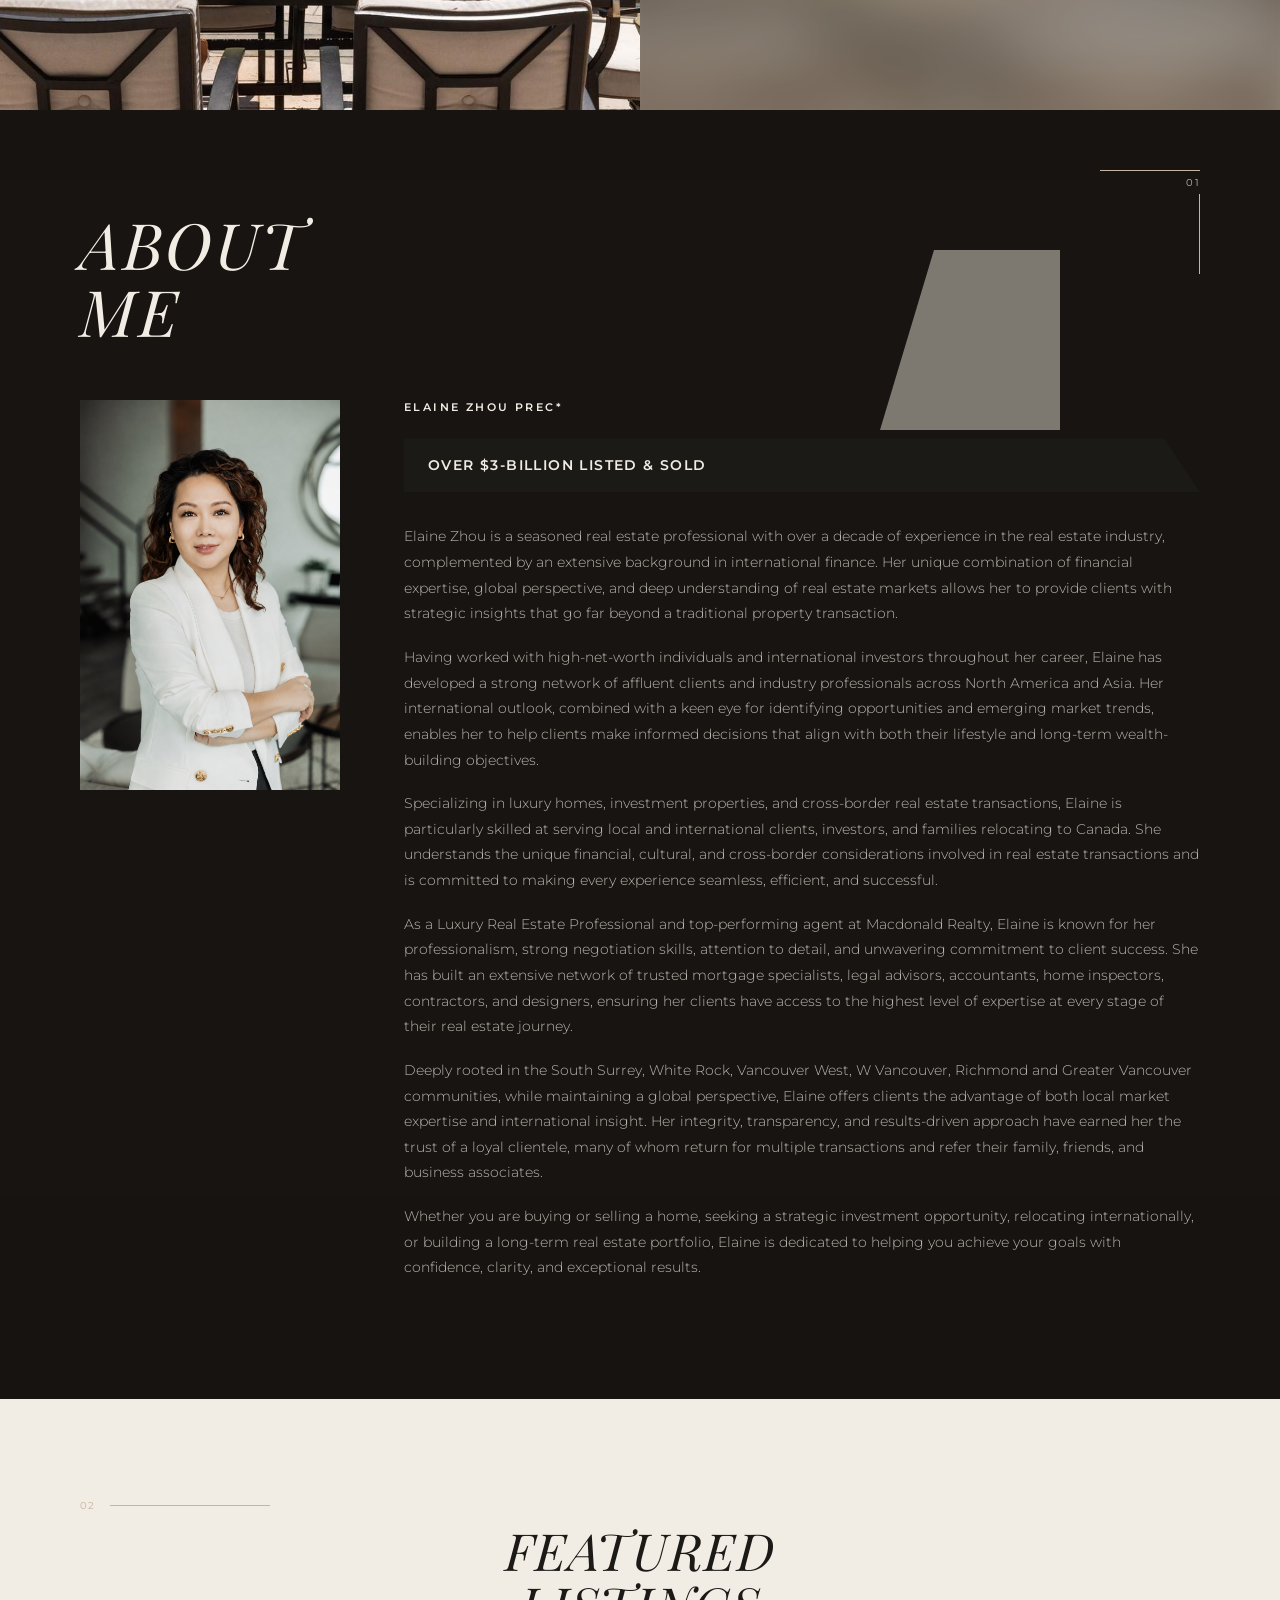
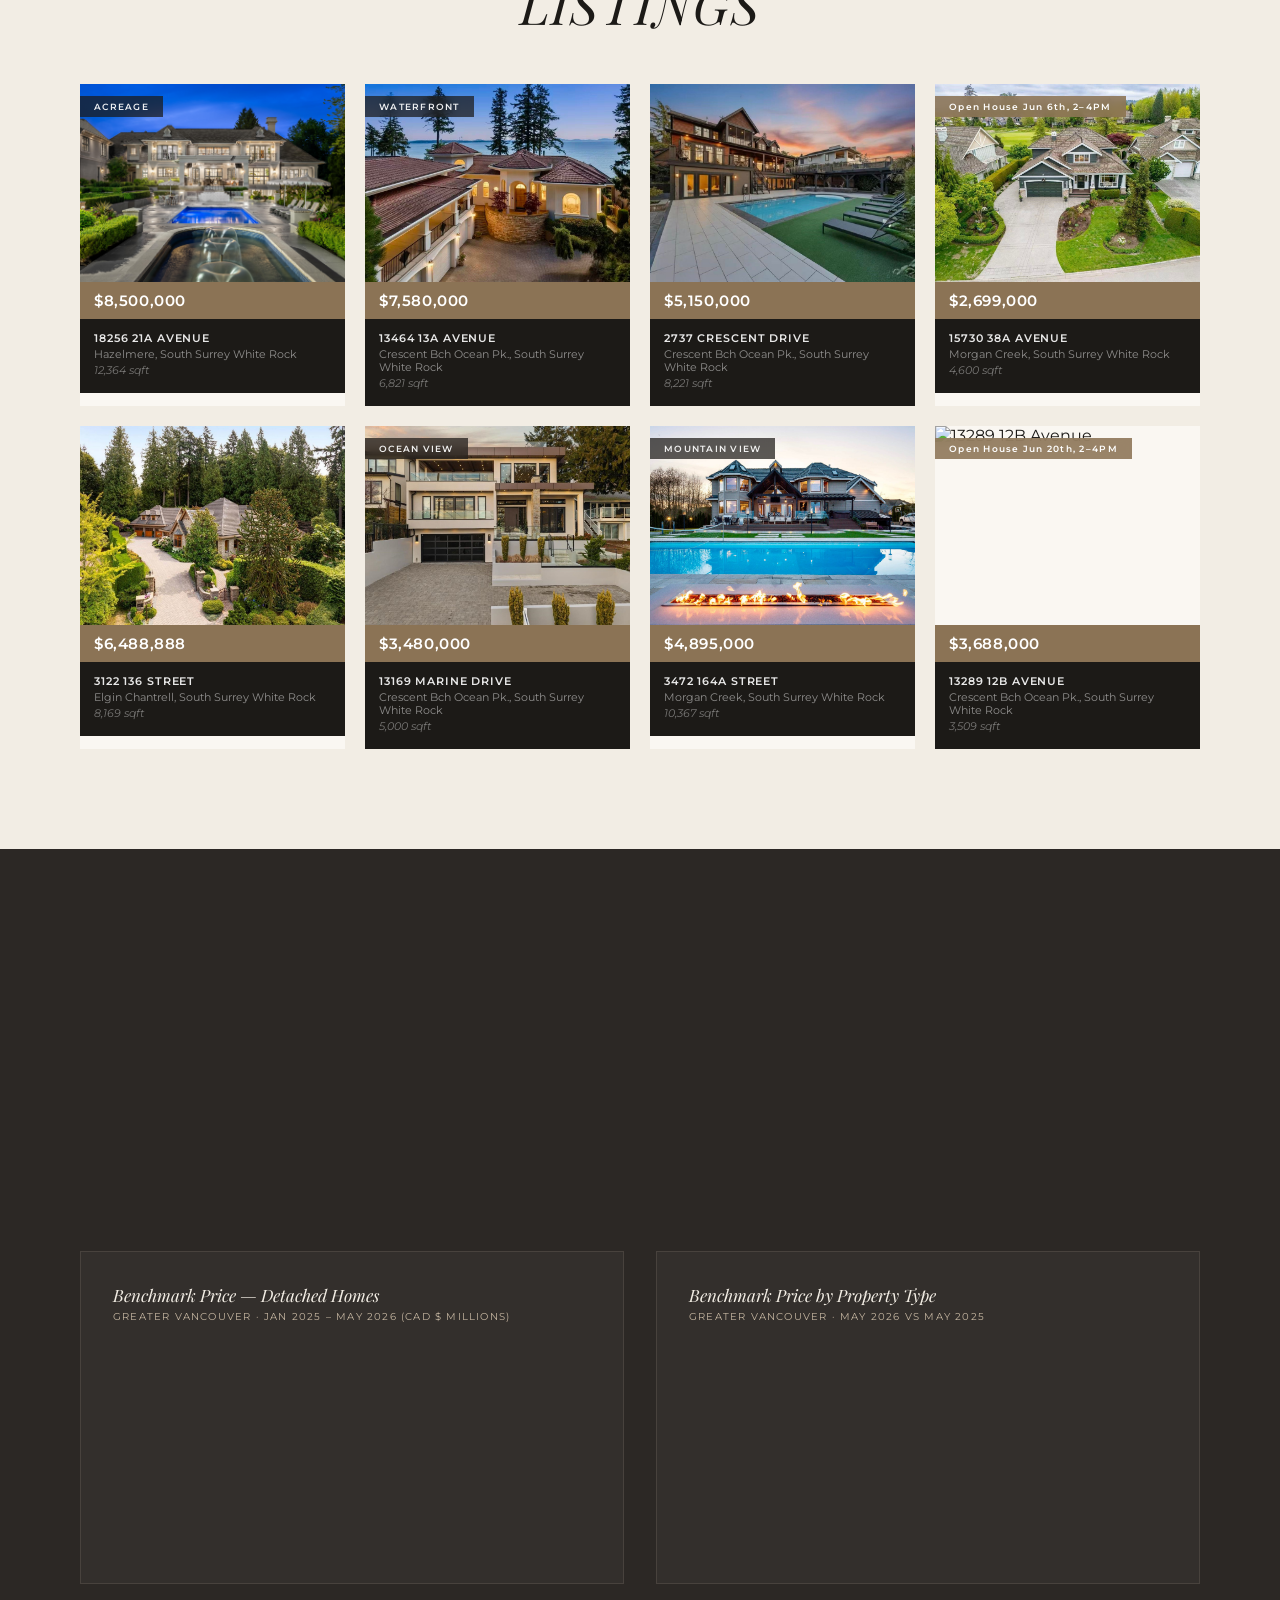
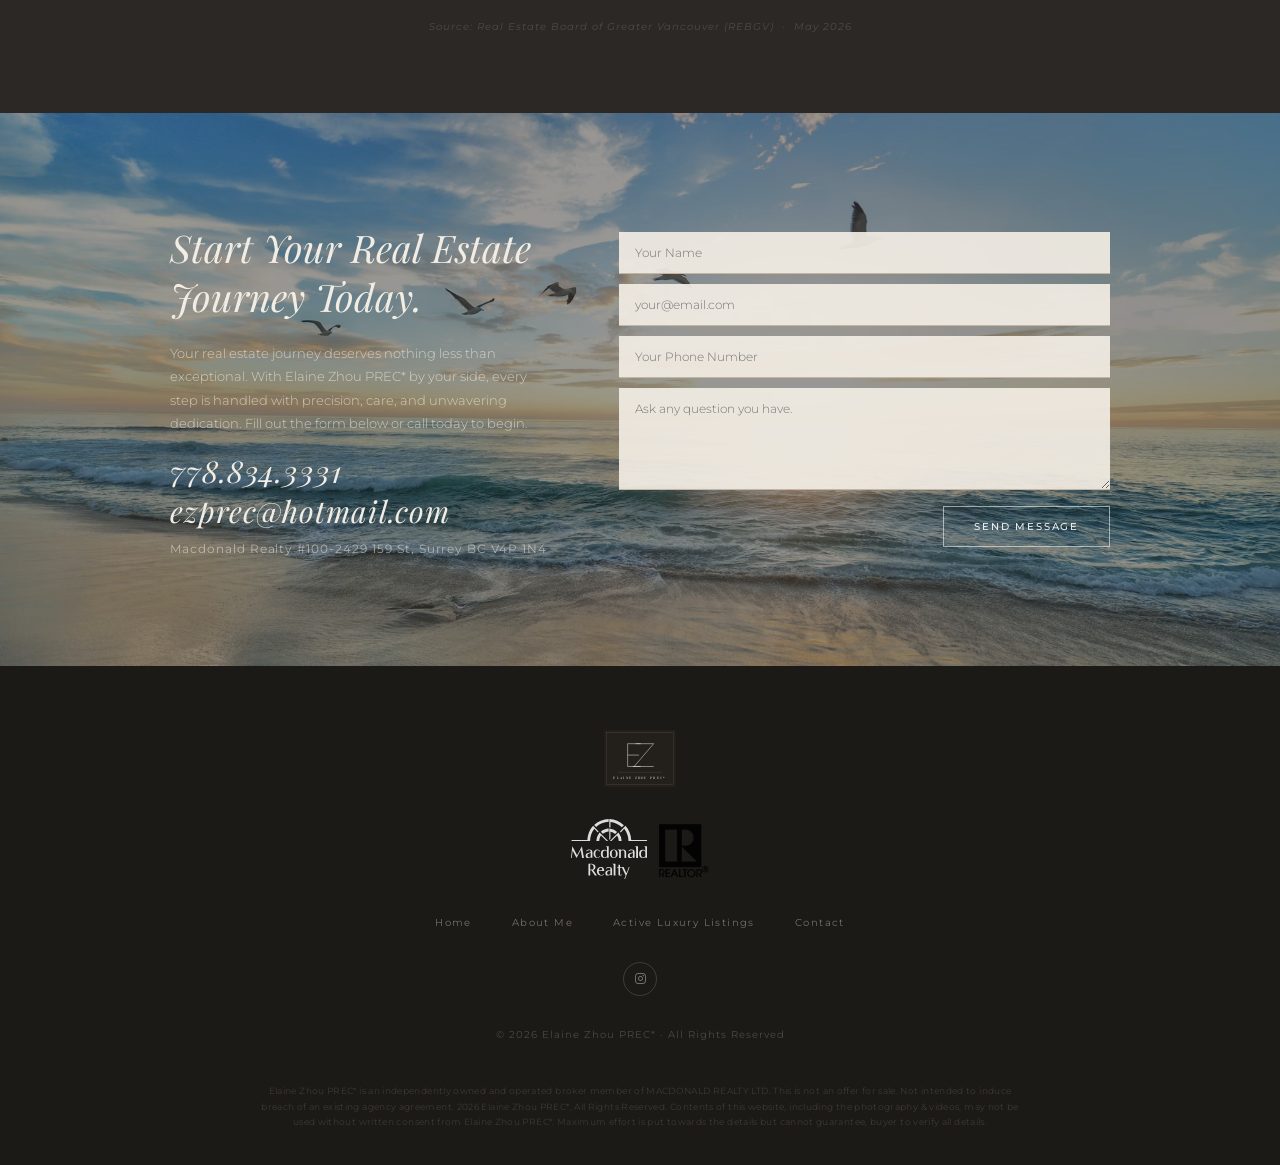
==== commit 885d3ea8: "Add files via upload" ====
--- a/index.html
+++ b/index.html
@@ -95,7 +95,7 @@
           <circle cx="278" cy="150" r="2.5" fill="rgba(255,255,255,0.35)"/>
         </svg>
         <div class="medallion-center">
-          <span class="med-num" style="font-size:clamp(14px,2vw,22px);line-height:1.3;letter-spacing:.04em;font-weight:300;" data-i18n-html="med-label">LUXURY<br>REAL ESTATE<br>EXPERT</span>
+          <span class="med-num" style="font-size:clamp(14px,2vw,22px);line-height:1.3;letter-spacing:.04em;font-weight:300;color:rgba(255,255,255,0.45);" data-i18n-html="med-label">LUXURY<br>REAL ESTATE<br>EXPERT</span>
         </div>
       </div>
     </div>
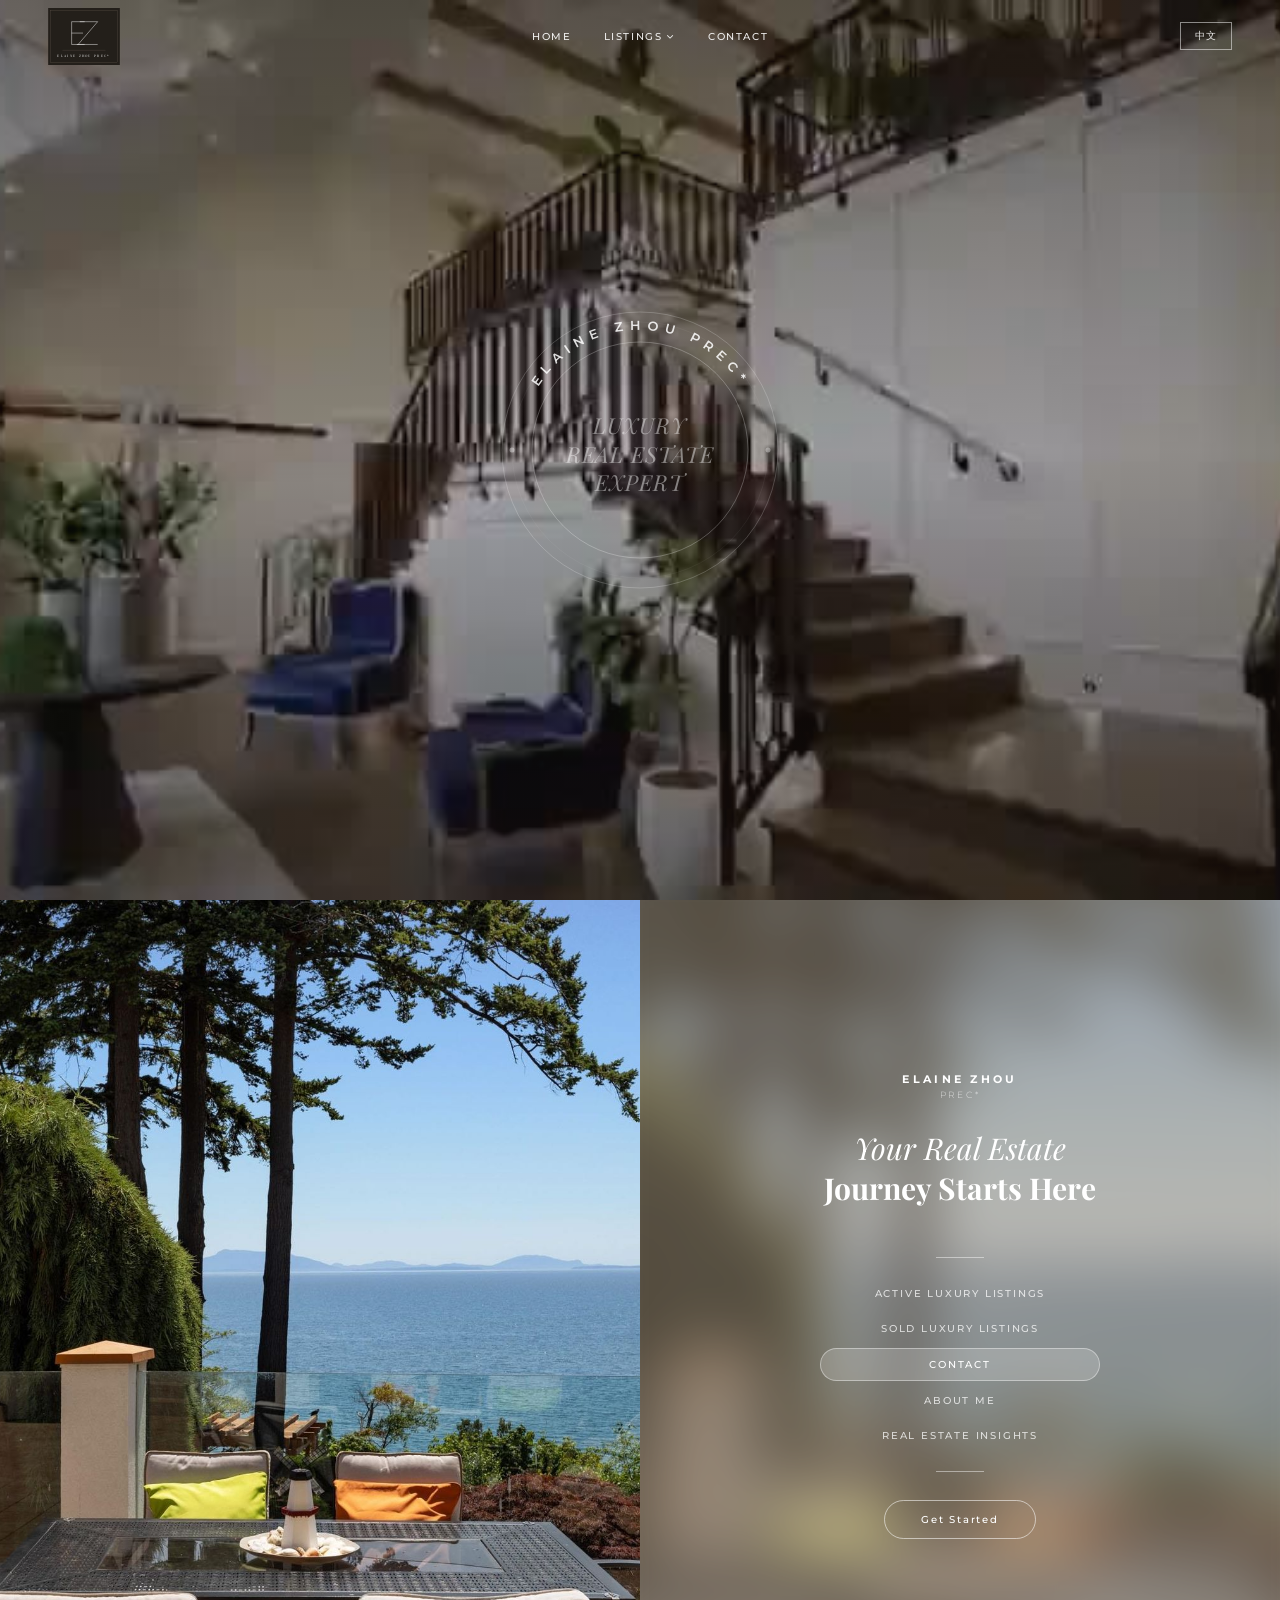
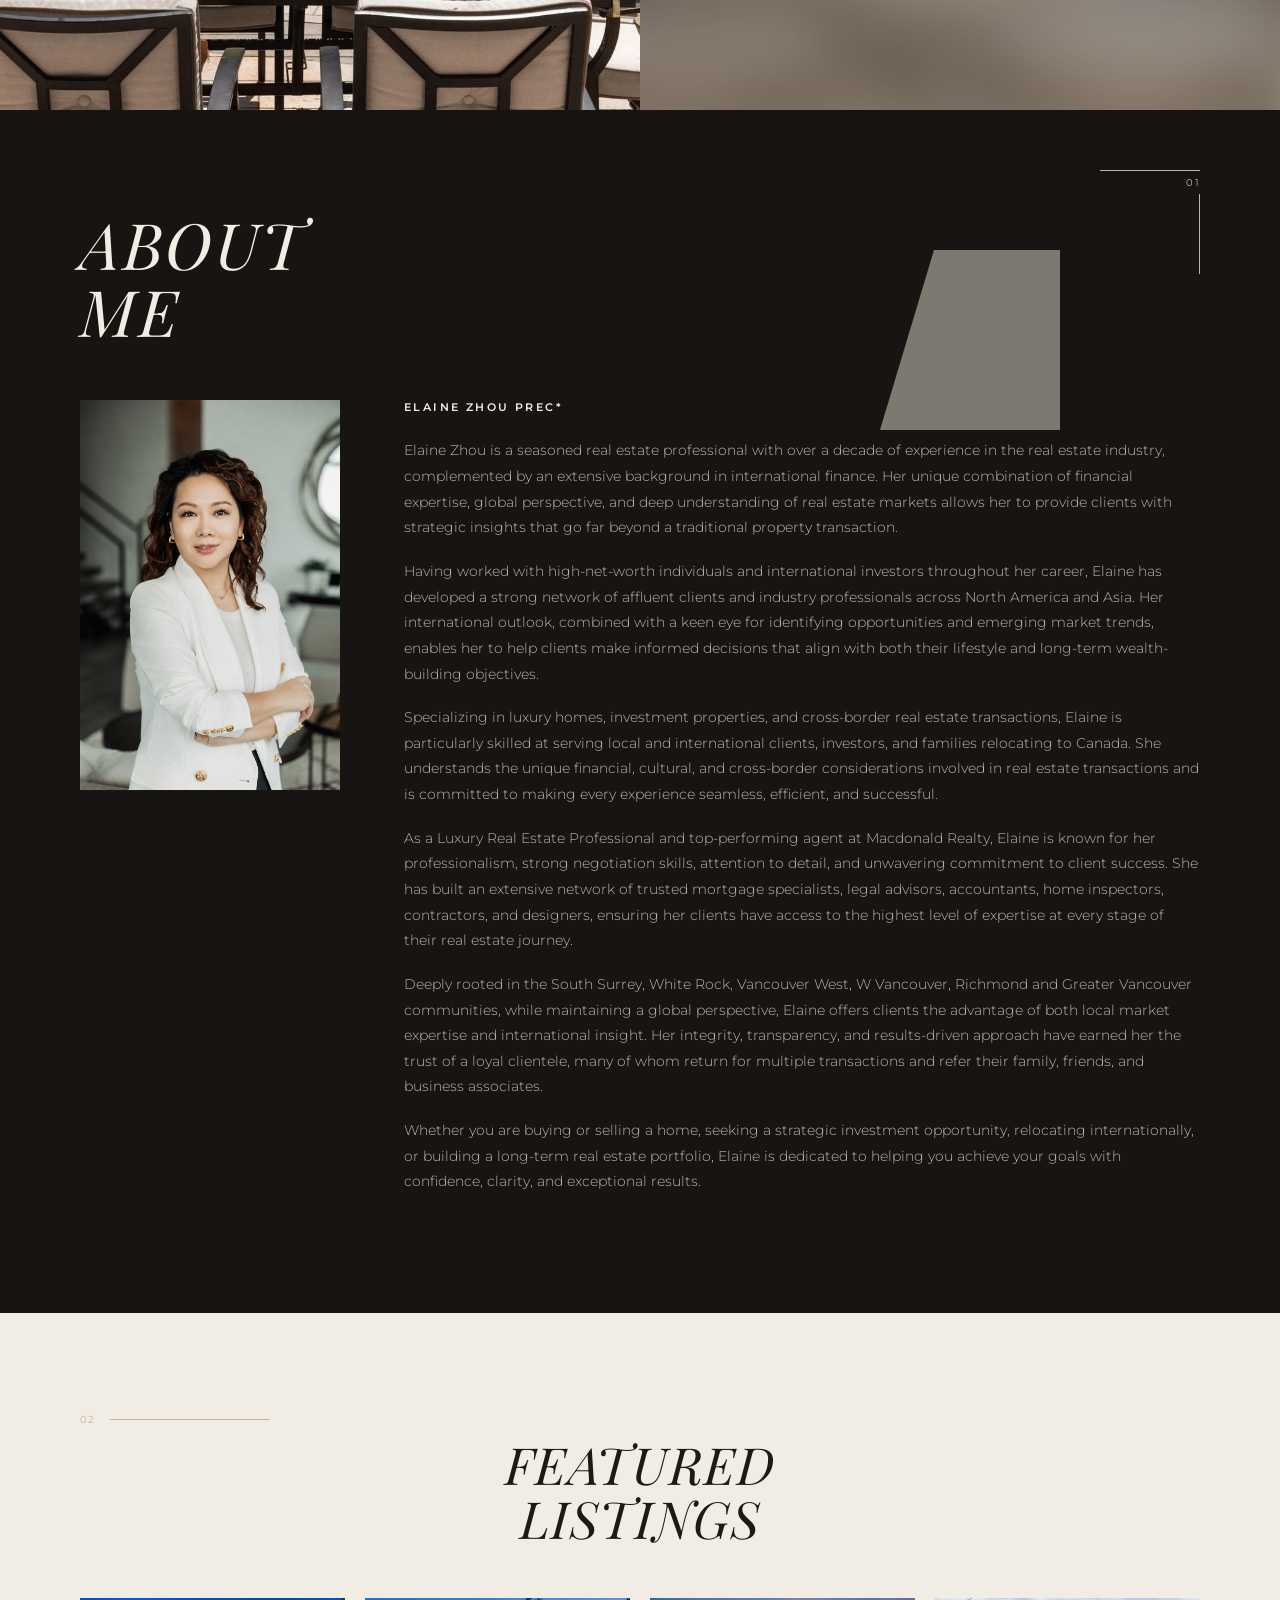
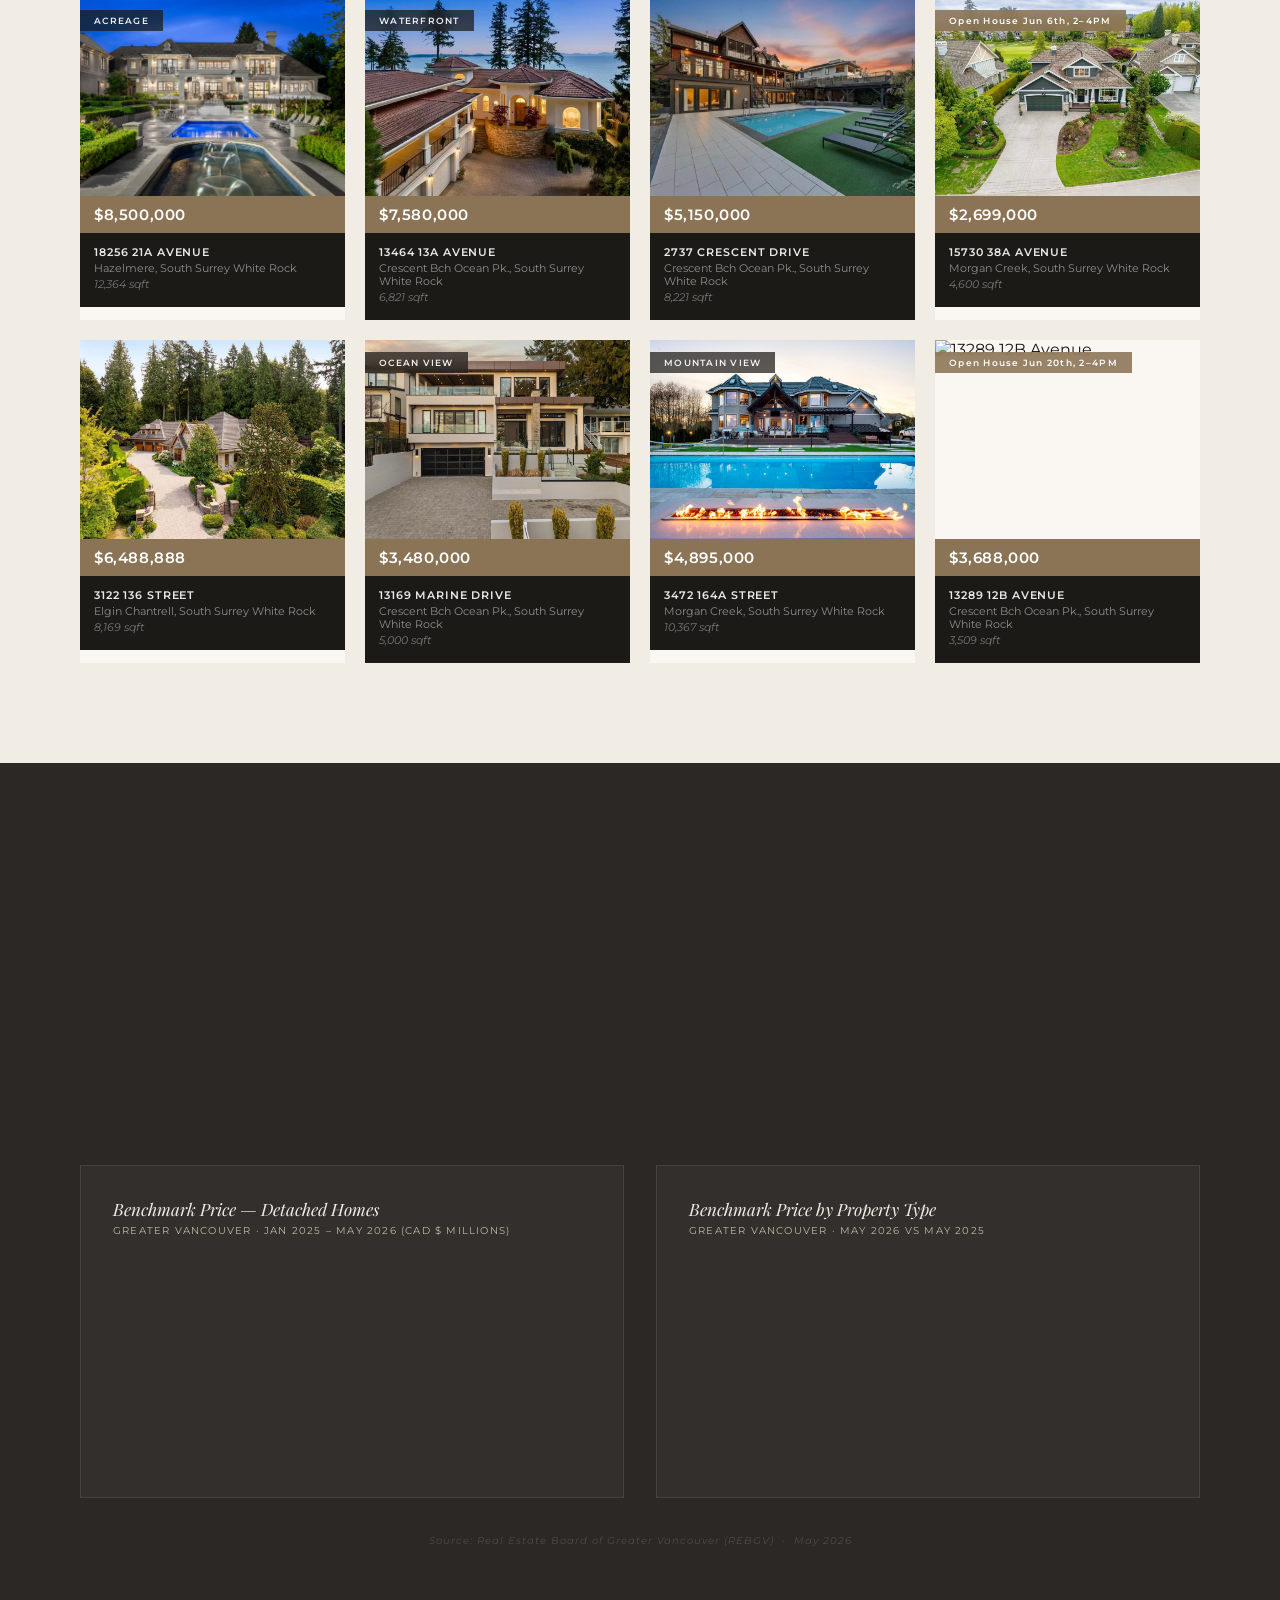
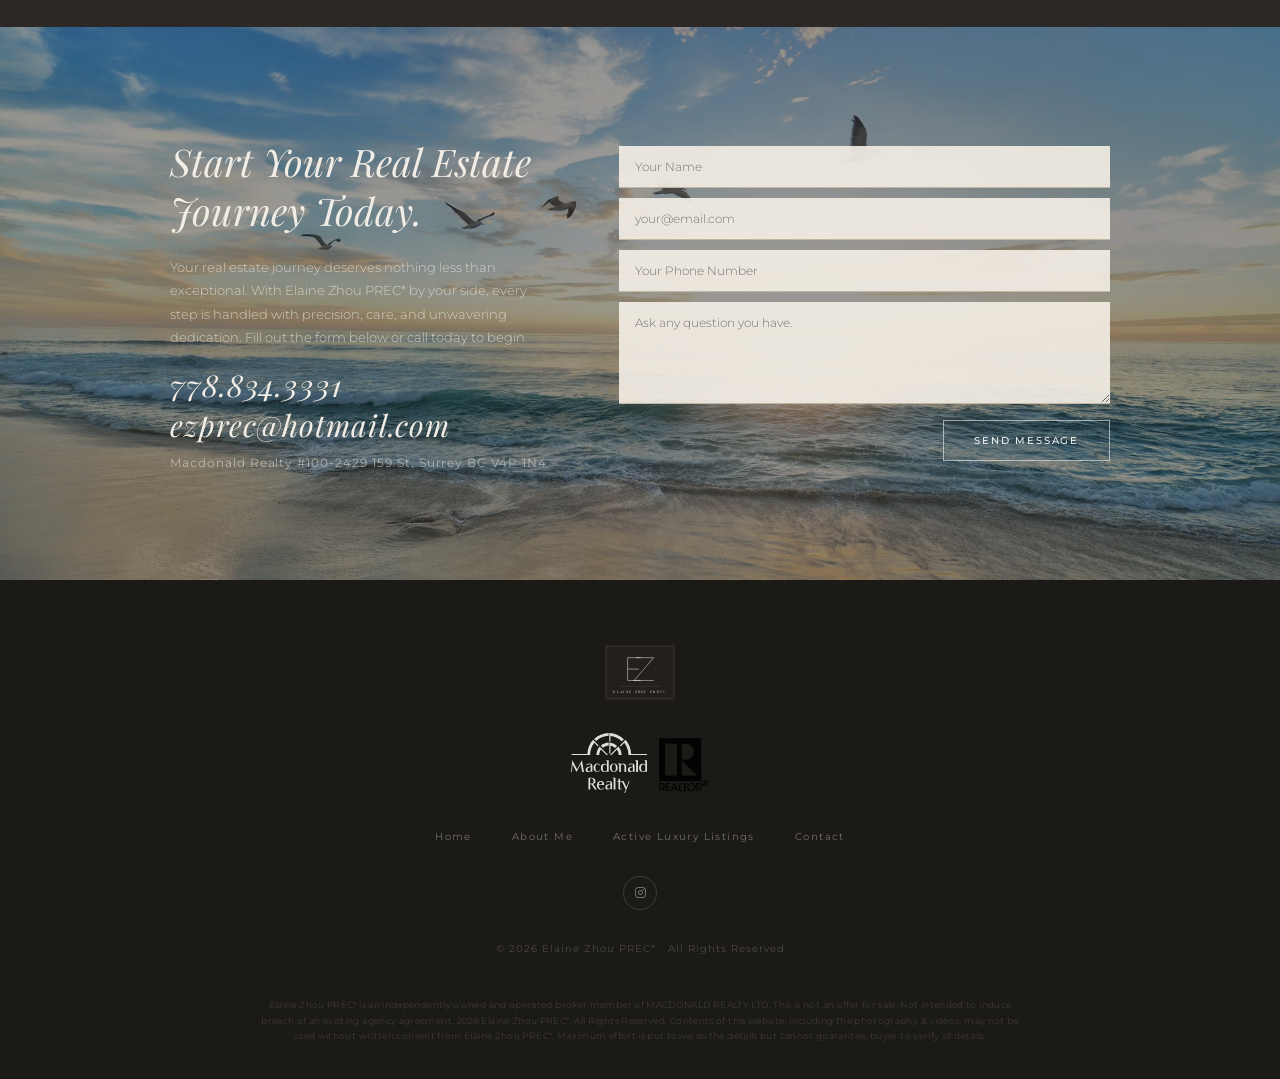
==== commit 10df57c5: "Add files via upload" ====
--- a/index.html
+++ b/index.html
@@ -179,7 +179,6 @@
       <!-- Content -->
       <div class="about-content-col fade-in-children">
         <h3 class="about-team-name" data-i18n="about-name">ELAINE ZHOU PREC*</h3>
-        <div class="about-banner" data-i18n="about-banner">OVER $3-BILLION LISTED &amp; SOLD</div>
         <p class="about-para" data-i18n="about-p1">Elaine Zhou is a seasoned real estate professional with over a decade of experience in the real estate industry, complemented by an extensive background in international finance. Her unique combination of financial expertise, global perspective, and deep understanding of real estate markets allows her to provide clients with strategic insights that go far beyond a traditional property transaction.</p>
         <p class="about-para" data-i18n="about-p2">Having worked with high-net-worth individuals and international investors throughout her career, Elaine has developed a strong network of affluent clients and industry professionals across North America and Asia. Her international outlook, combined with a keen eye for identifying opportunities and emerging market trends, enables her to help clients make informed decisions that align with both their lifestyle and long-term wealth-building objectives.</p>
         <p class="about-para" data-i18n="about-p3">Specializing in luxury homes, investment properties, and cross-border real estate transactions, Elaine is particularly skilled at serving local and international clients, investors, and families relocating to Canada. She understands the unique financial, cultural, and cross-border considerations involved in real estate transactions and is committed to making every experience seamless, efficient, and successful.</p>
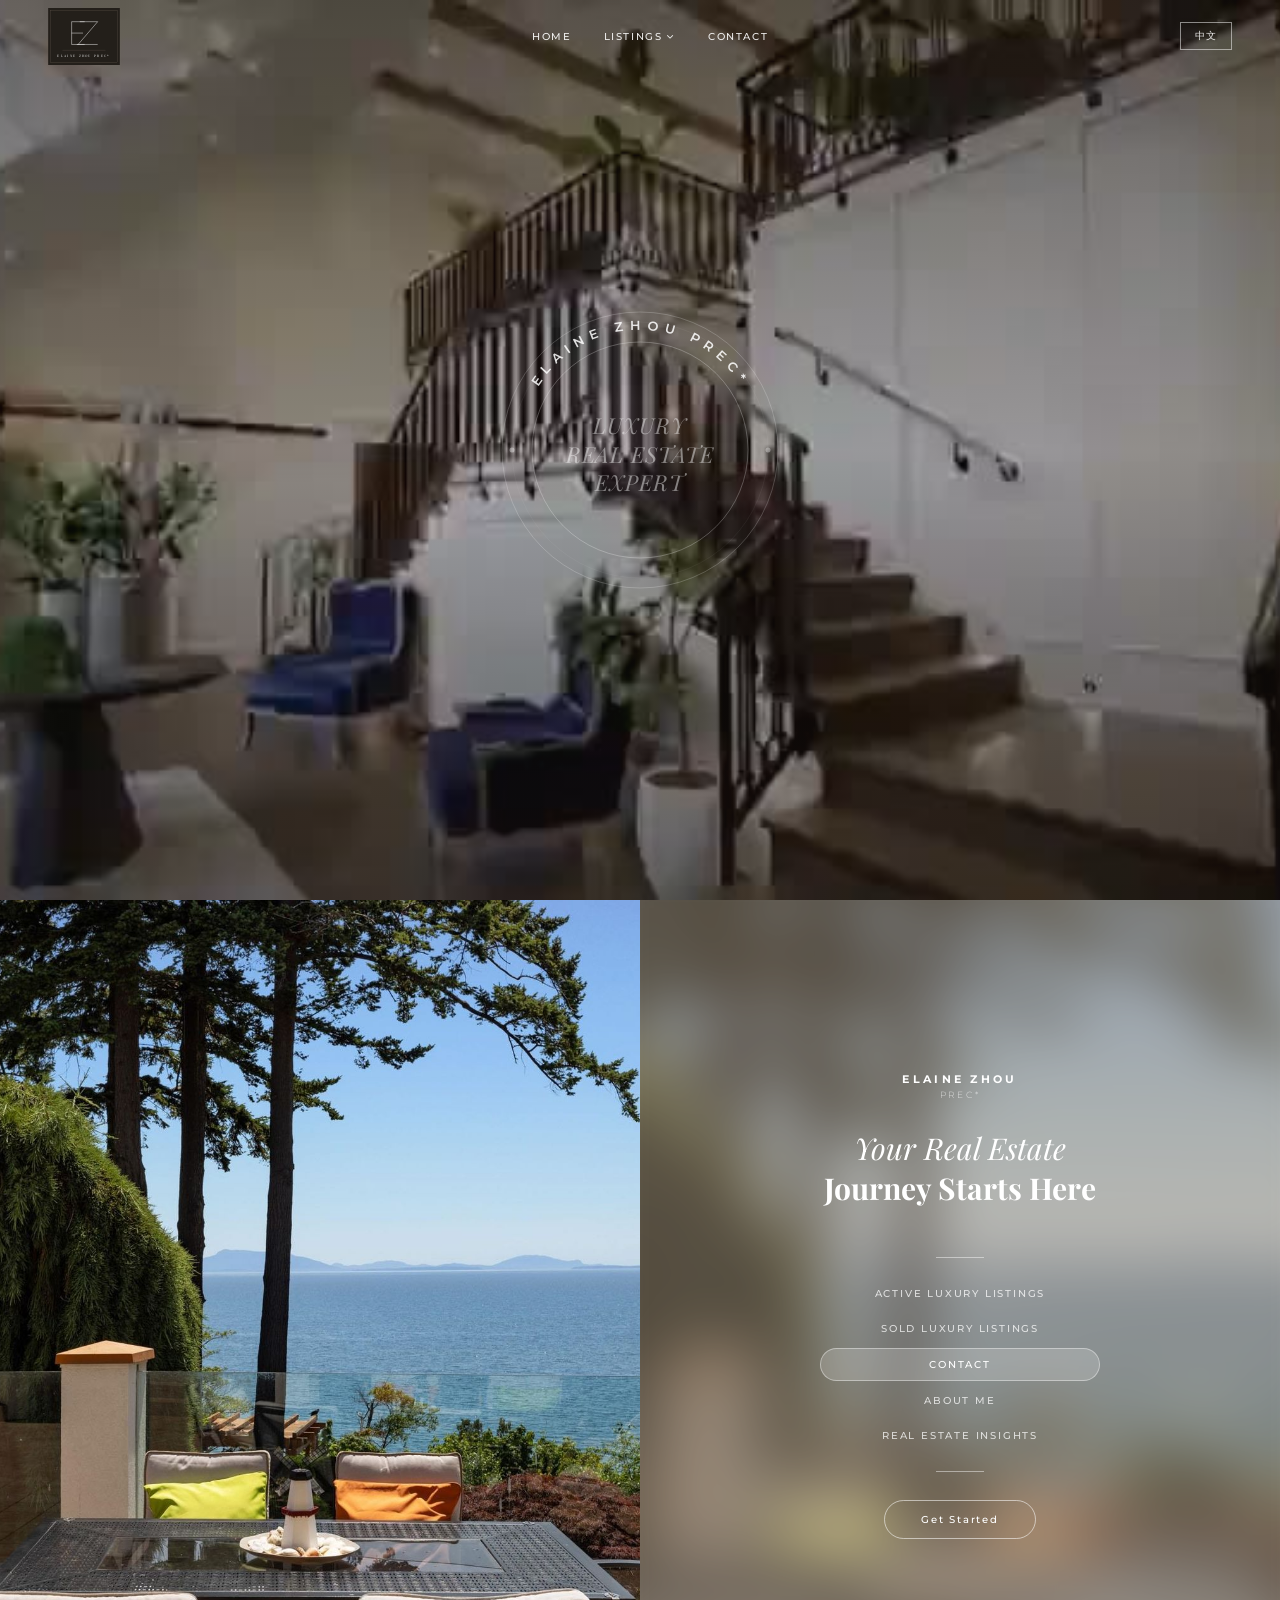
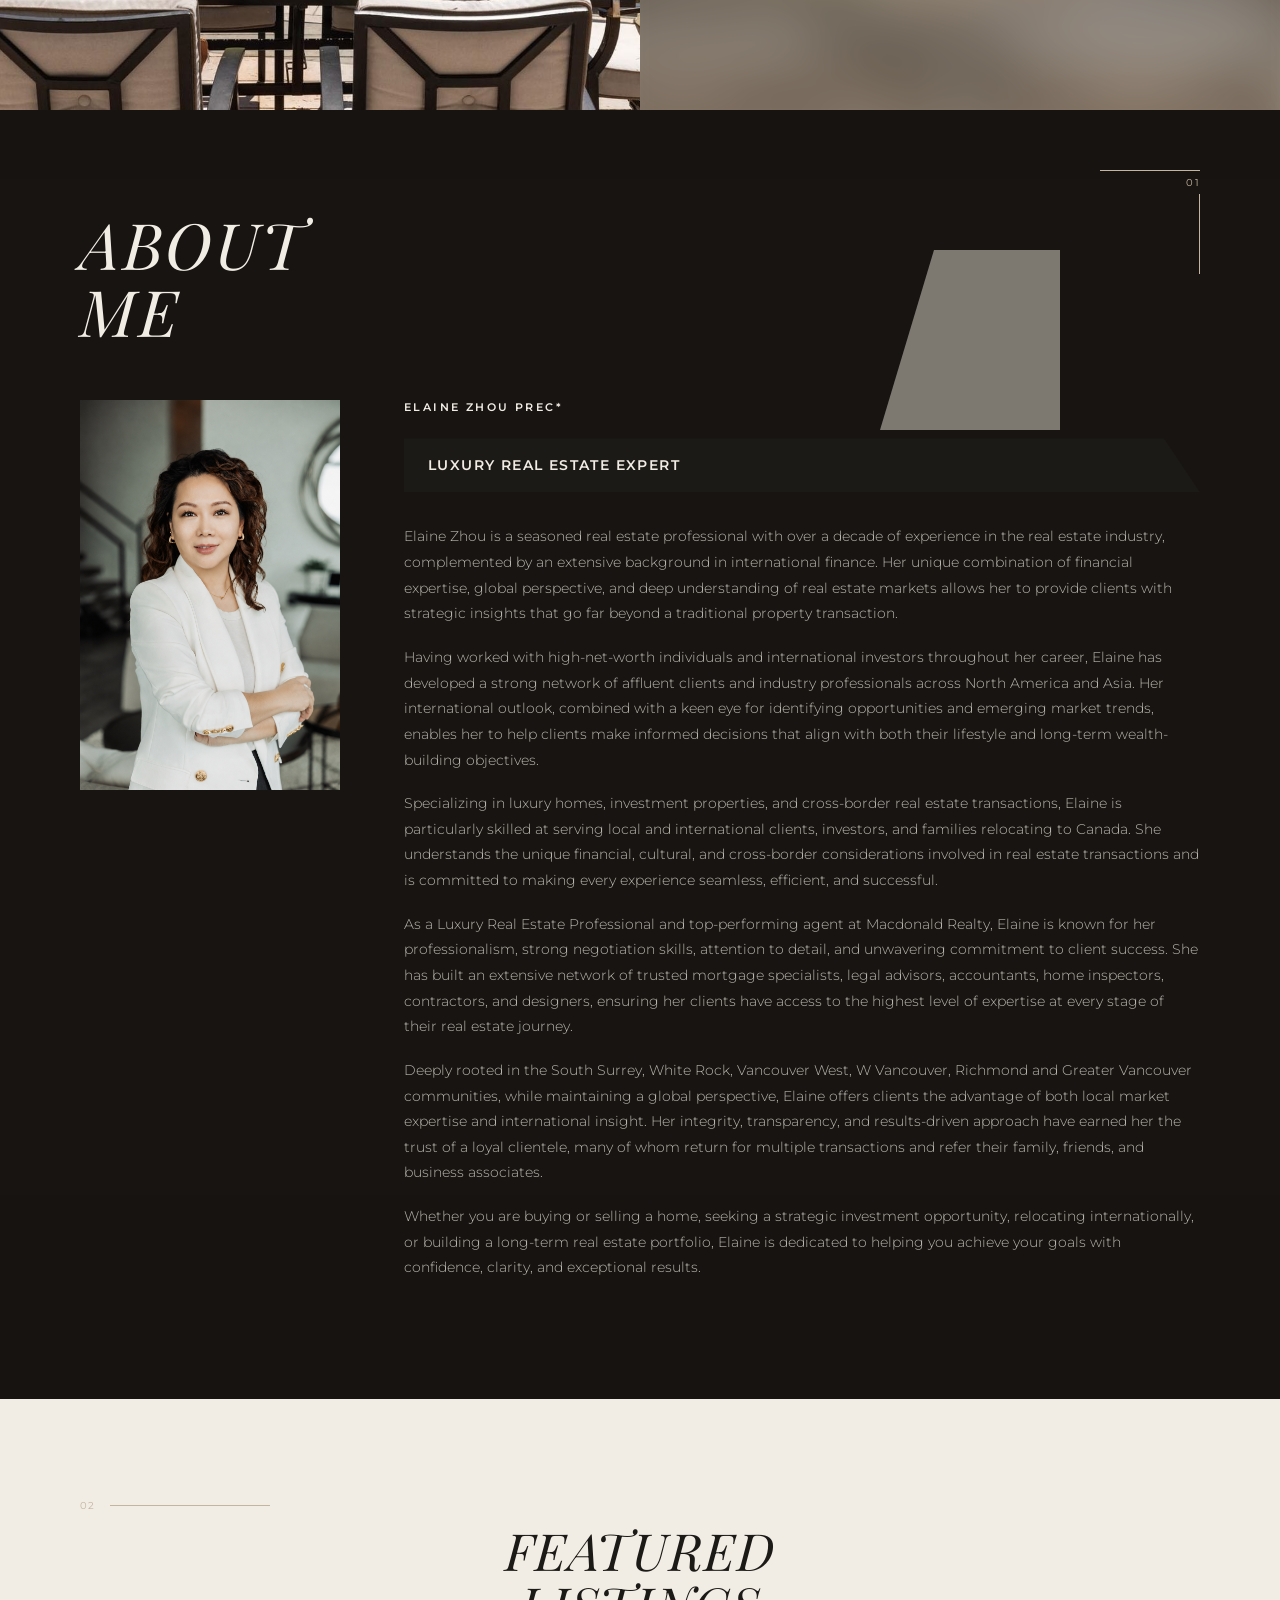
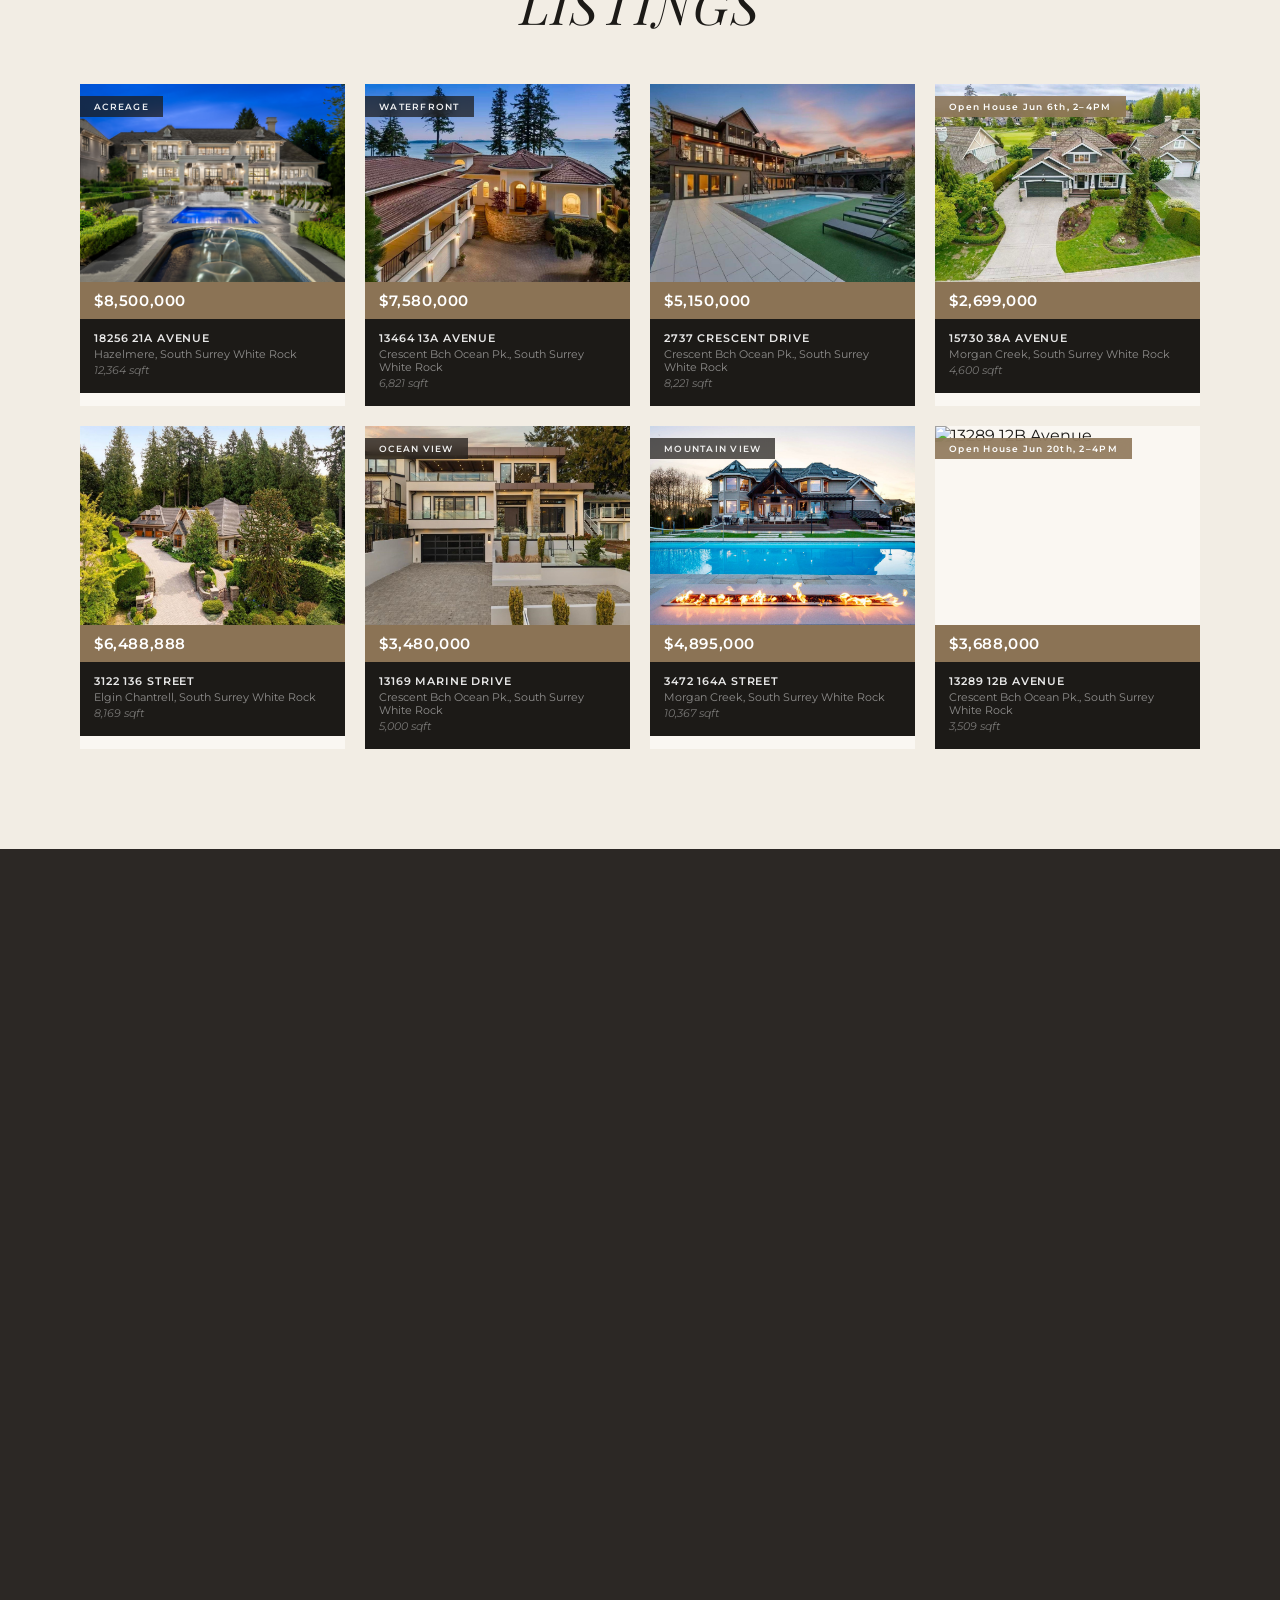
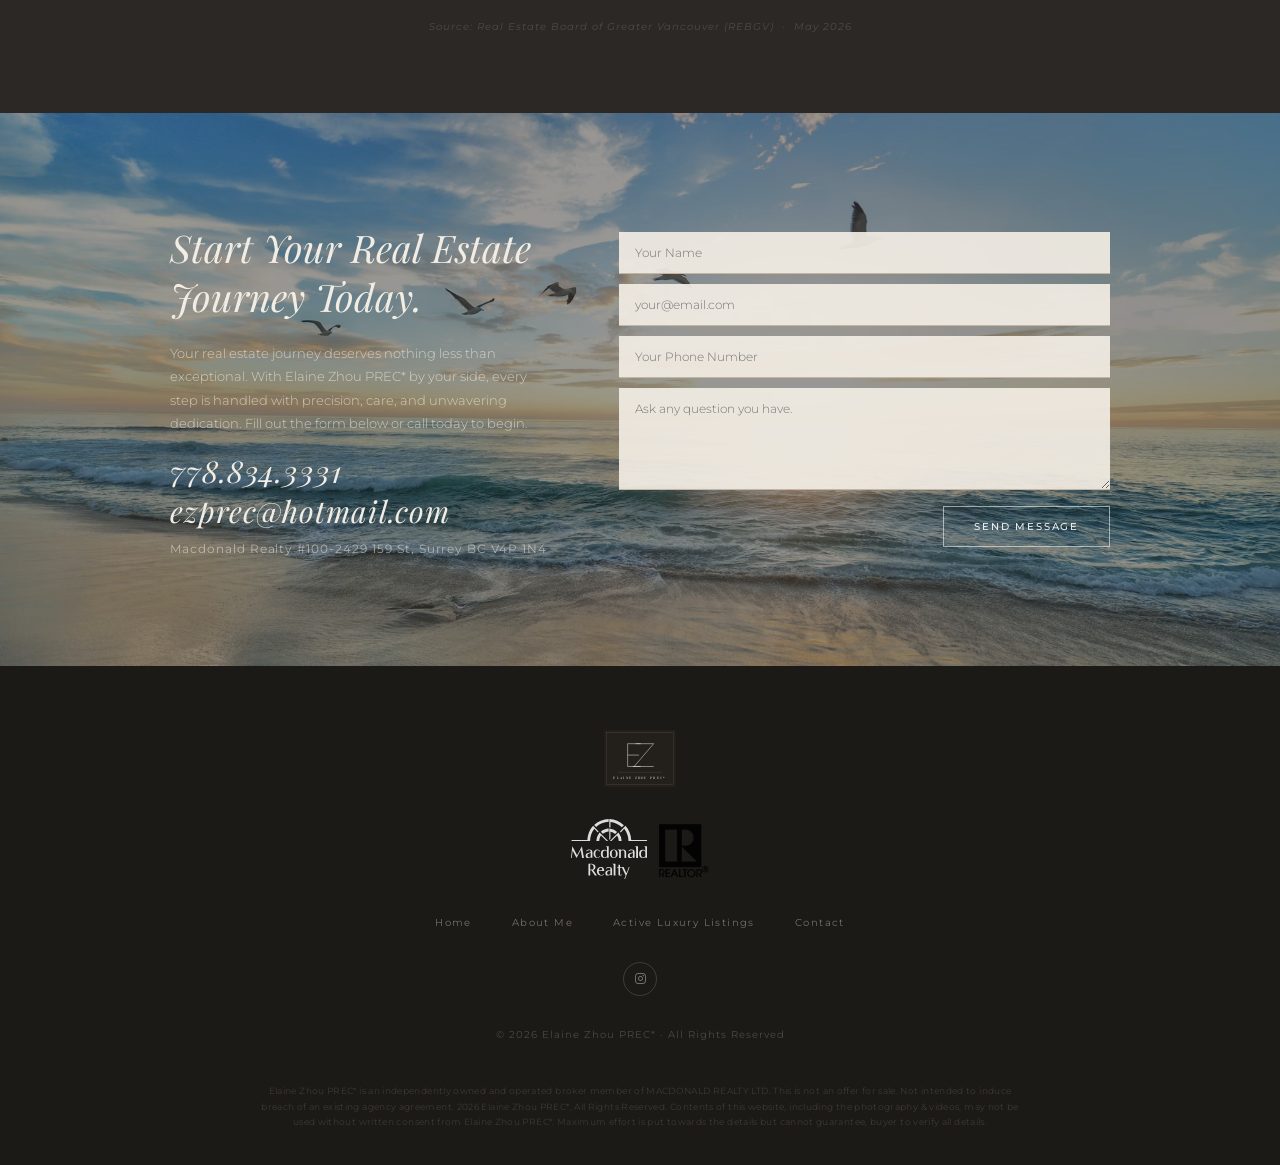
==== commit 62b8126f: "Add files via upload" ====
--- a/index.html
+++ b/index.html
@@ -179,6 +179,7 @@
       <!-- Content -->
       <div class="about-content-col fade-in-children">
         <h3 class="about-team-name" data-i18n="about-name">ELAINE ZHOU PREC*</h3>
+        <div class="about-banner" data-i18n="about-banner">LUXURY REAL ESTATE EXPERT</div>
         <p class="about-para" data-i18n="about-p1">Elaine Zhou is a seasoned real estate professional with over a decade of experience in the real estate industry, complemented by an extensive background in international finance. Her unique combination of financial expertise, global perspective, and deep understanding of real estate markets allows her to provide clients with strategic insights that go far beyond a traditional property transaction.</p>
         <p class="about-para" data-i18n="about-p2">Having worked with high-net-worth individuals and international investors throughout her career, Elaine has developed a strong network of affluent clients and industry professionals across North America and Asia. Her international outlook, combined with a keen eye for identifying opportunities and emerging market trends, enables her to help clients make informed decisions that align with both their lifestyle and long-term wealth-building objectives.</p>
         <p class="about-para" data-i18n="about-p3">Specializing in luxury homes, investment properties, and cross-border real estate transactions, Elaine is particularly skilled at serving local and international clients, investors, and families relocating to Canada. She understands the unique financial, cultural, and cross-border considerations involved in real estate transactions and is committed to making every experience seamless, efficient, and successful.</p>
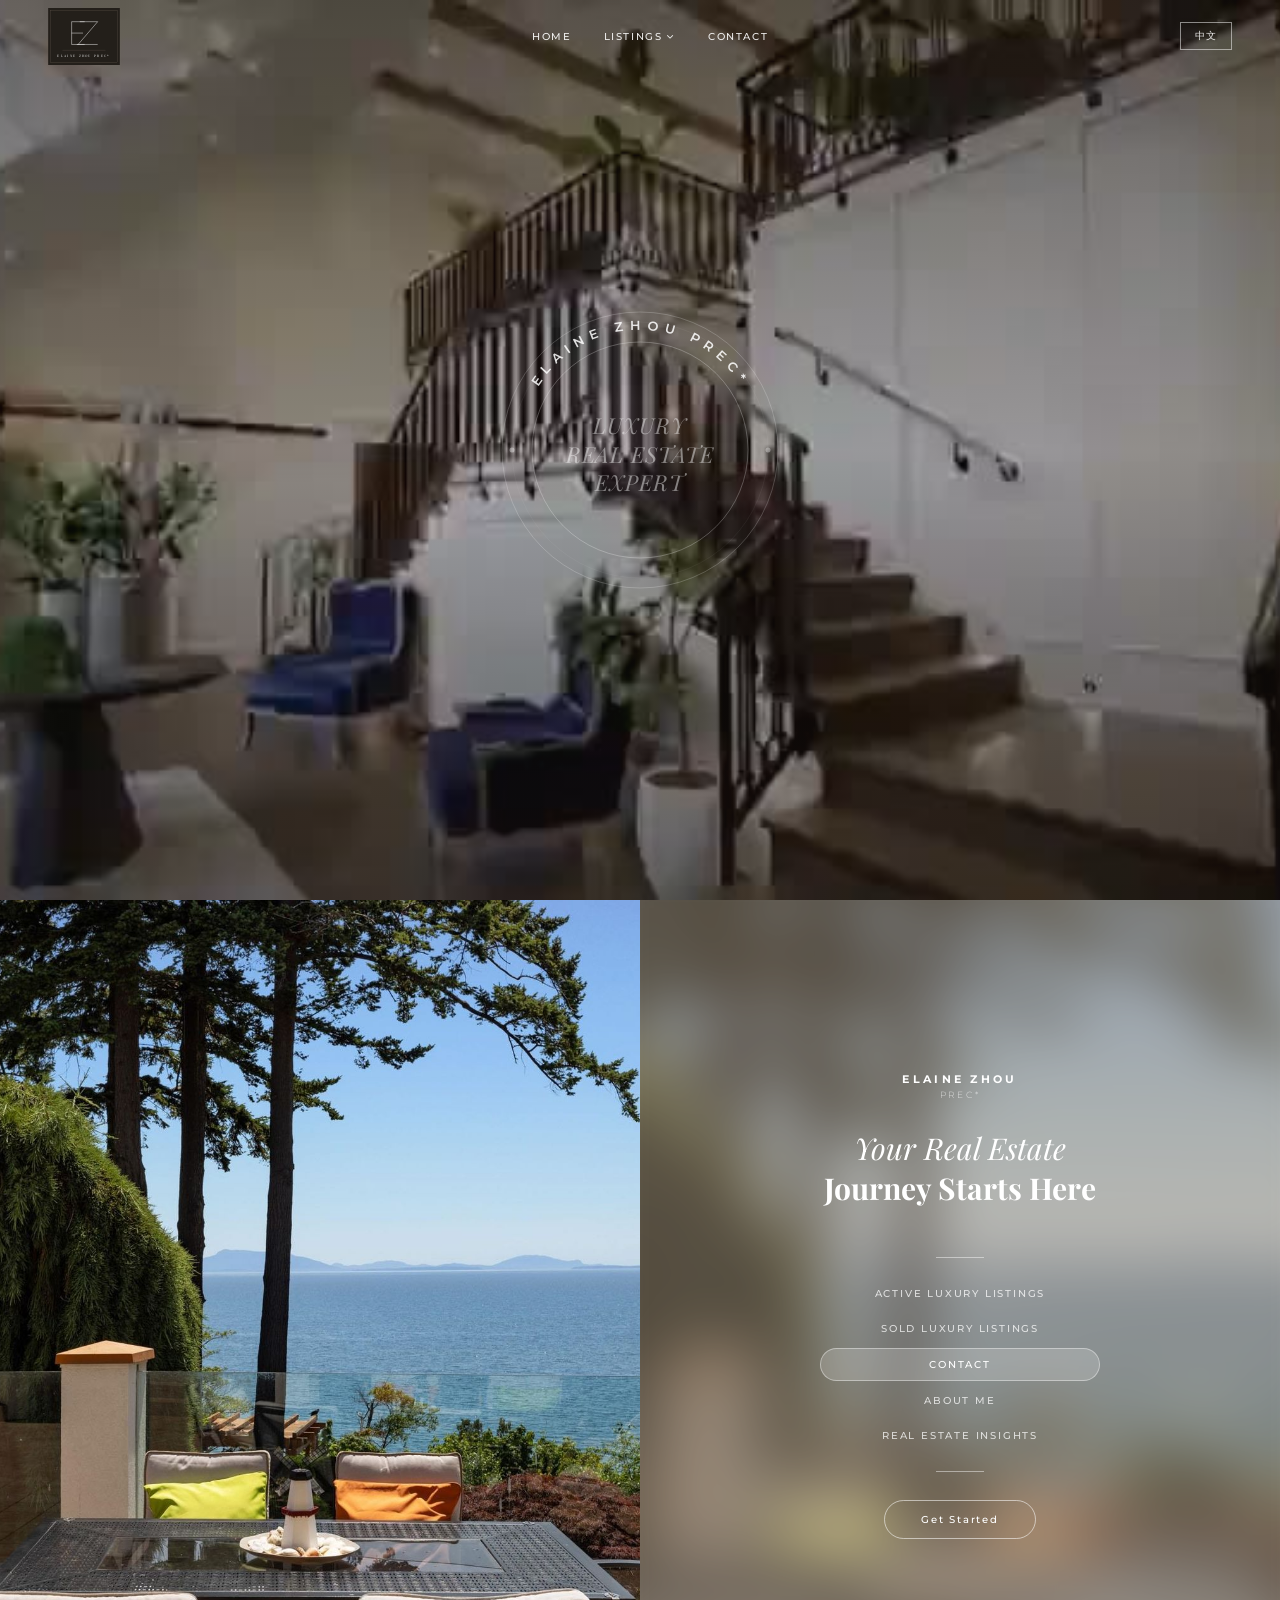
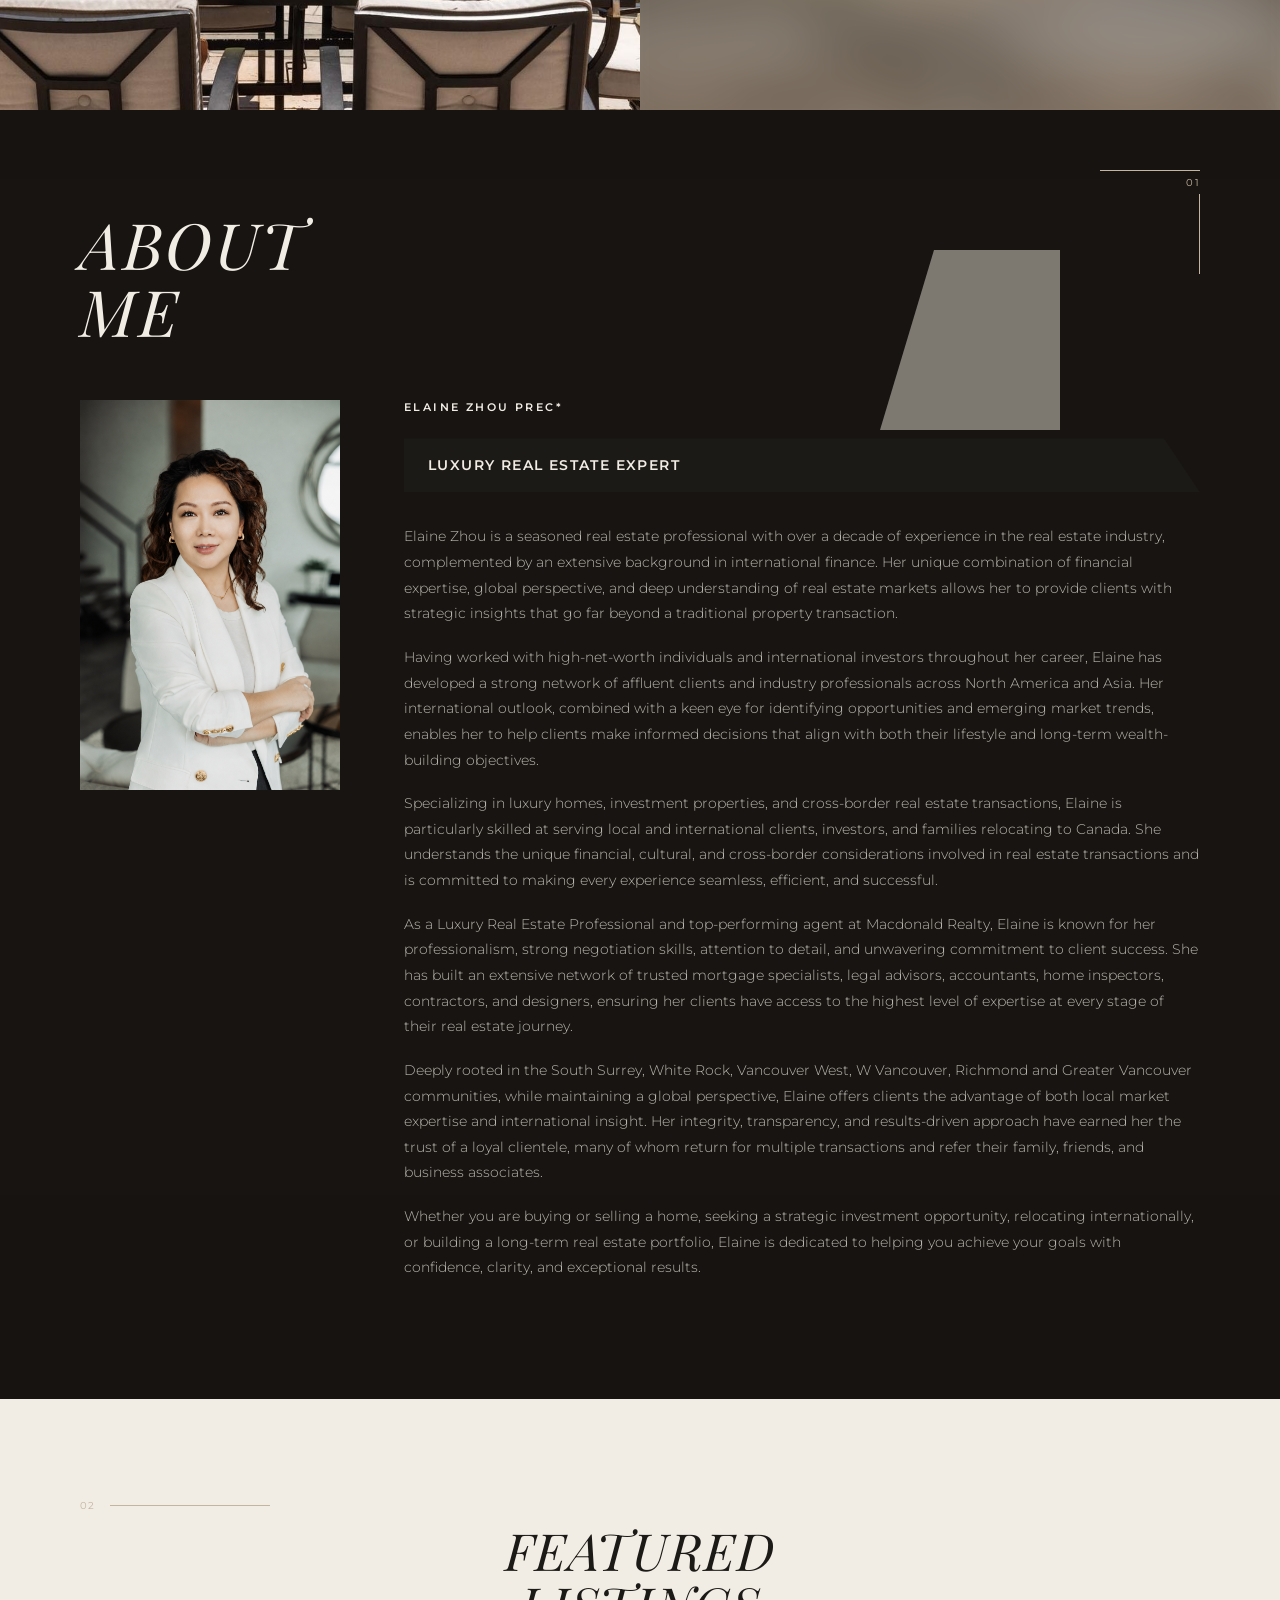
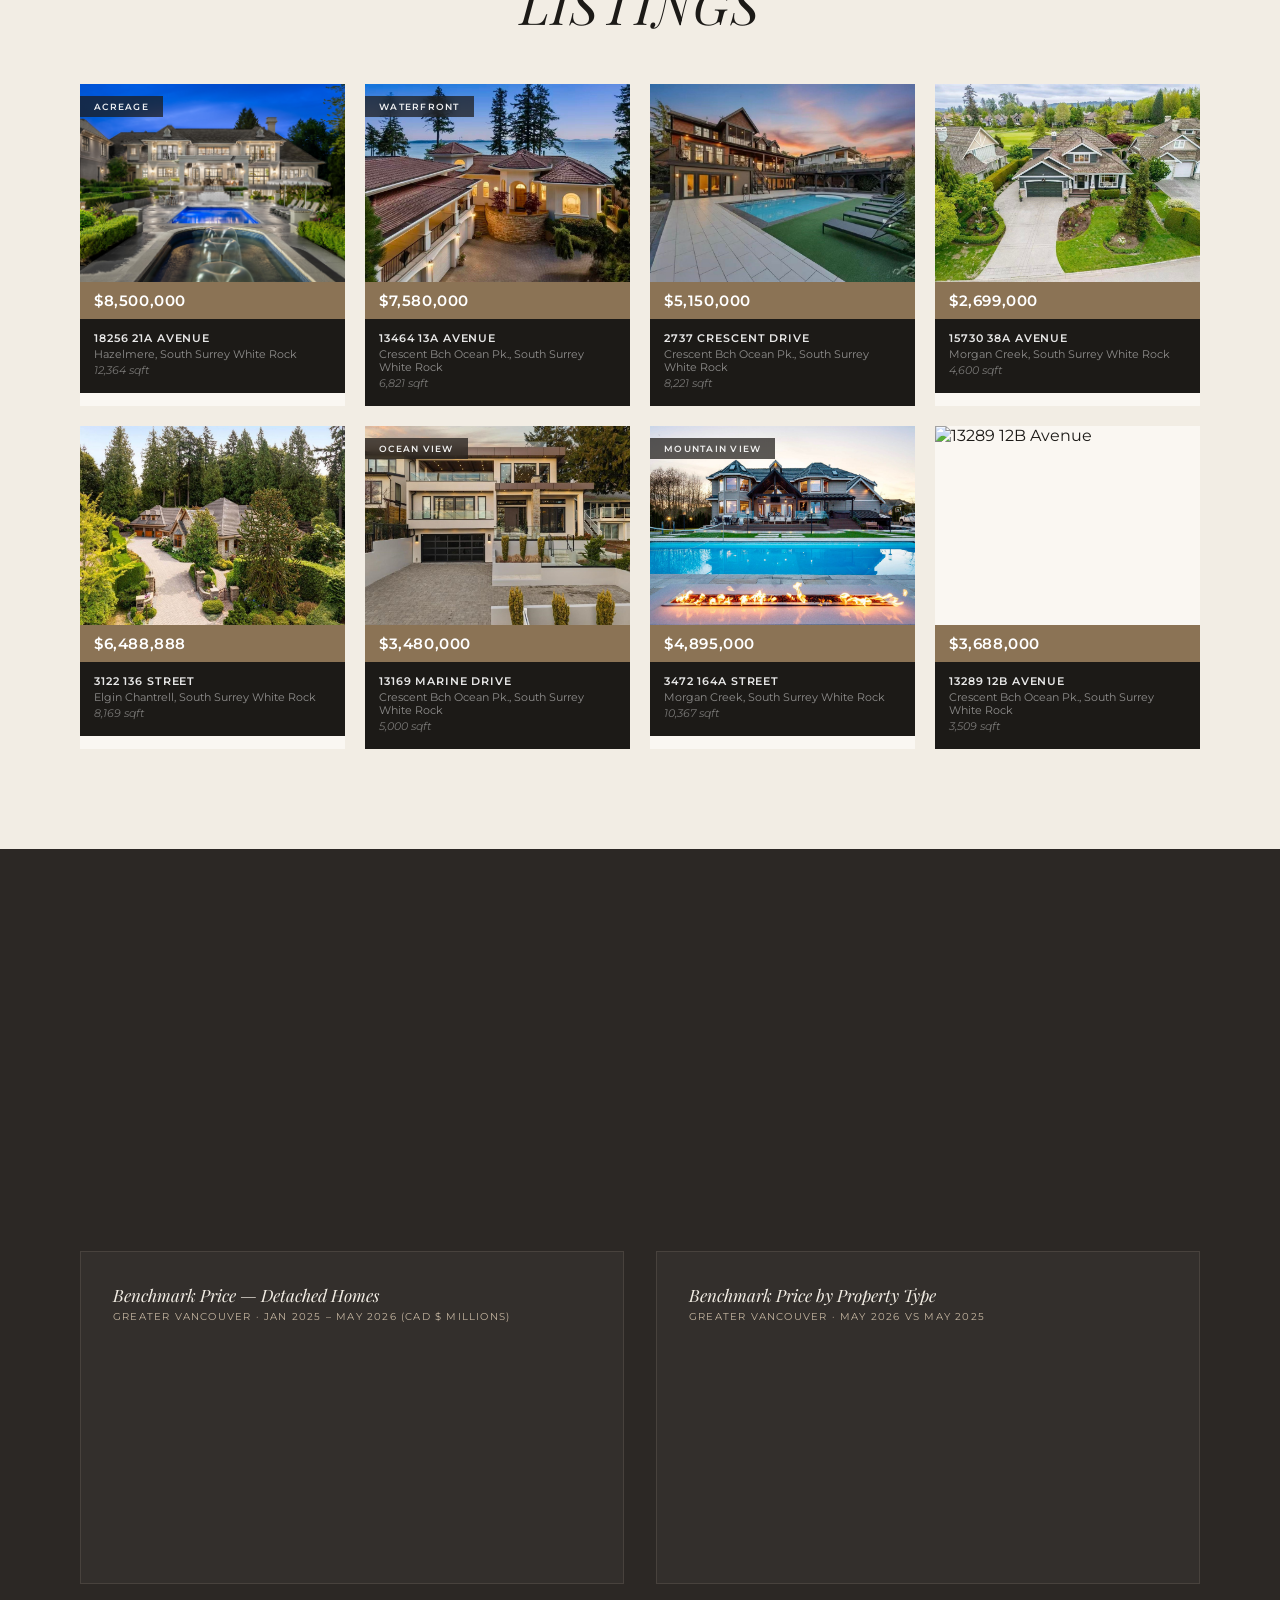
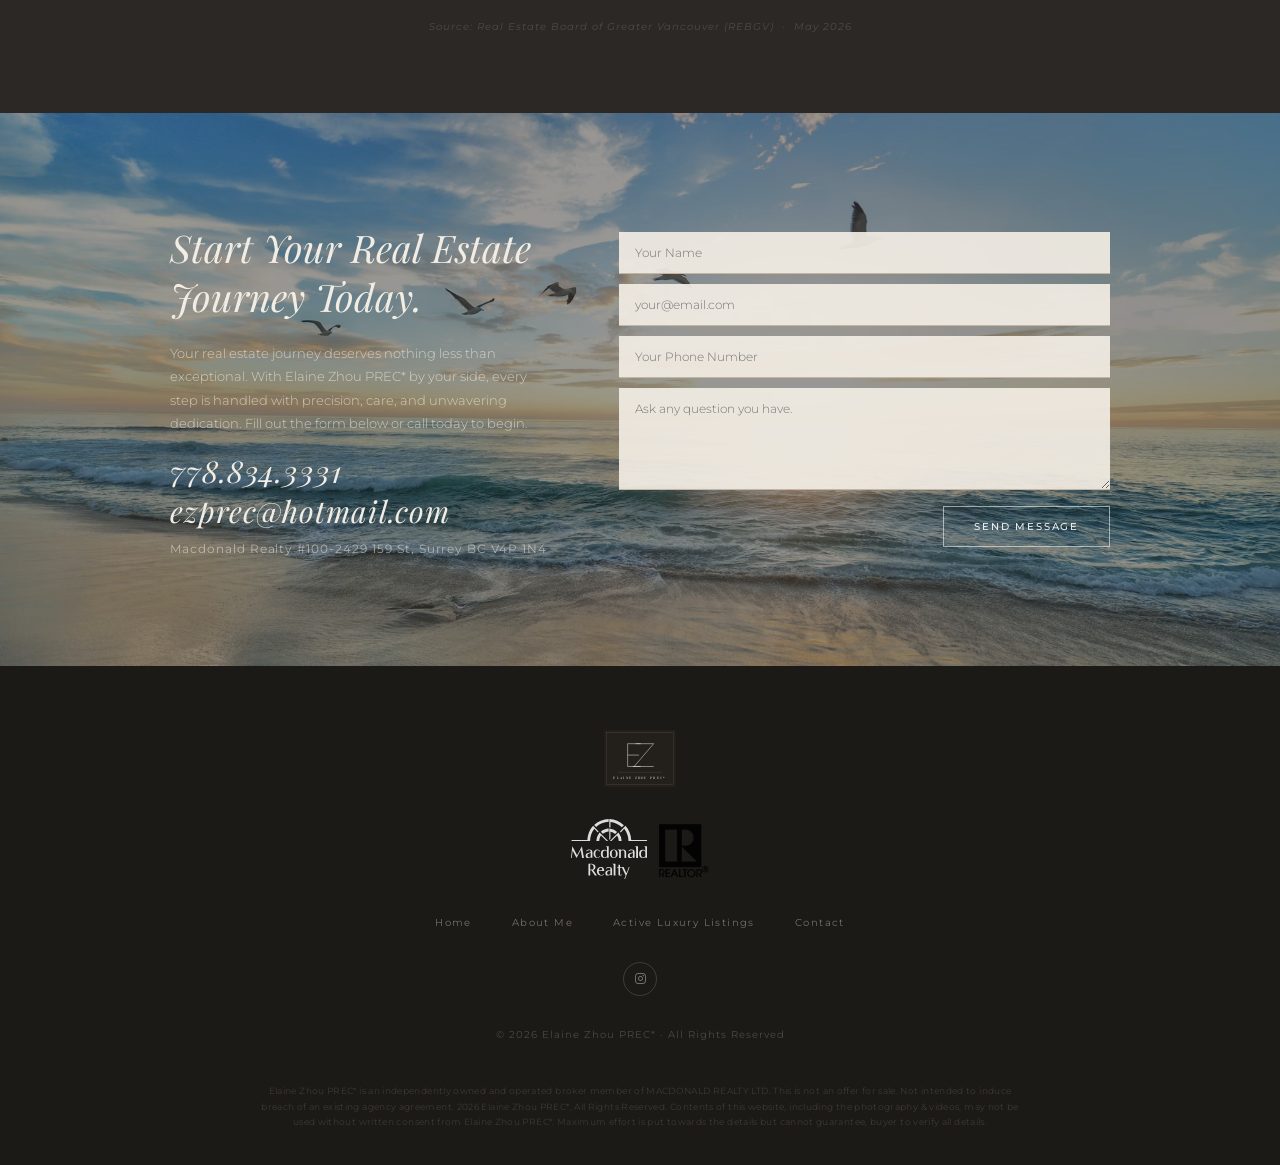
==== commit e8304d31: "Add files via upload" ====
--- a/index.html
+++ b/index.html
@@ -250,7 +250,6 @@
       <div class="card">
         <div class="card-img-wrap">
           <img src="15730.jpg" alt="15730 38A Avenue" />
-          <span class="card-badge badge-open">Open House Jun 6th, 2–4PM</span>
         </div>
         <div class="card-price">$2,699,000</div>
         <div class="card-info">
@@ -305,7 +304,6 @@
       <div class="card">
         <div class="card-img-wrap">
           <img src="https://dyhx7is8pu014.cloudfront.net/www.team-mcknight.com/homes/1074523/web/13289-12b-avenue-crescent-bch-ocean-pk-south-surrey-white-rock-01.jpg" alt="13289 12B Avenue" />
-          <span class="card-badge badge-open">Open House Jun 20th, 2–4PM</span>
         </div>
         <div class="card-price">$3,688,000</div>
         <div class="card-info">
@@ -642,5 +640,17 @@
   if (insightsSection) chartObserver.observe(insightsSection);
   else { makeLineChart(); makeBarChart(); }
   </script>
+  <script>
+  // Force autoplay on iOS/Instagram browser
+  document.querySelectorAll('video').forEach(v => {
+    v.muted = true;
+    v.play().catch(() => {});
+  });
+  document.addEventListener('touchstart', () => {
+    document.querySelectorAll('video').forEach(v => {
+      if (v.paused) v.play().catch(() => {});
+    });
+  }, { once: true });
+  </script>
 </body>
 </html>
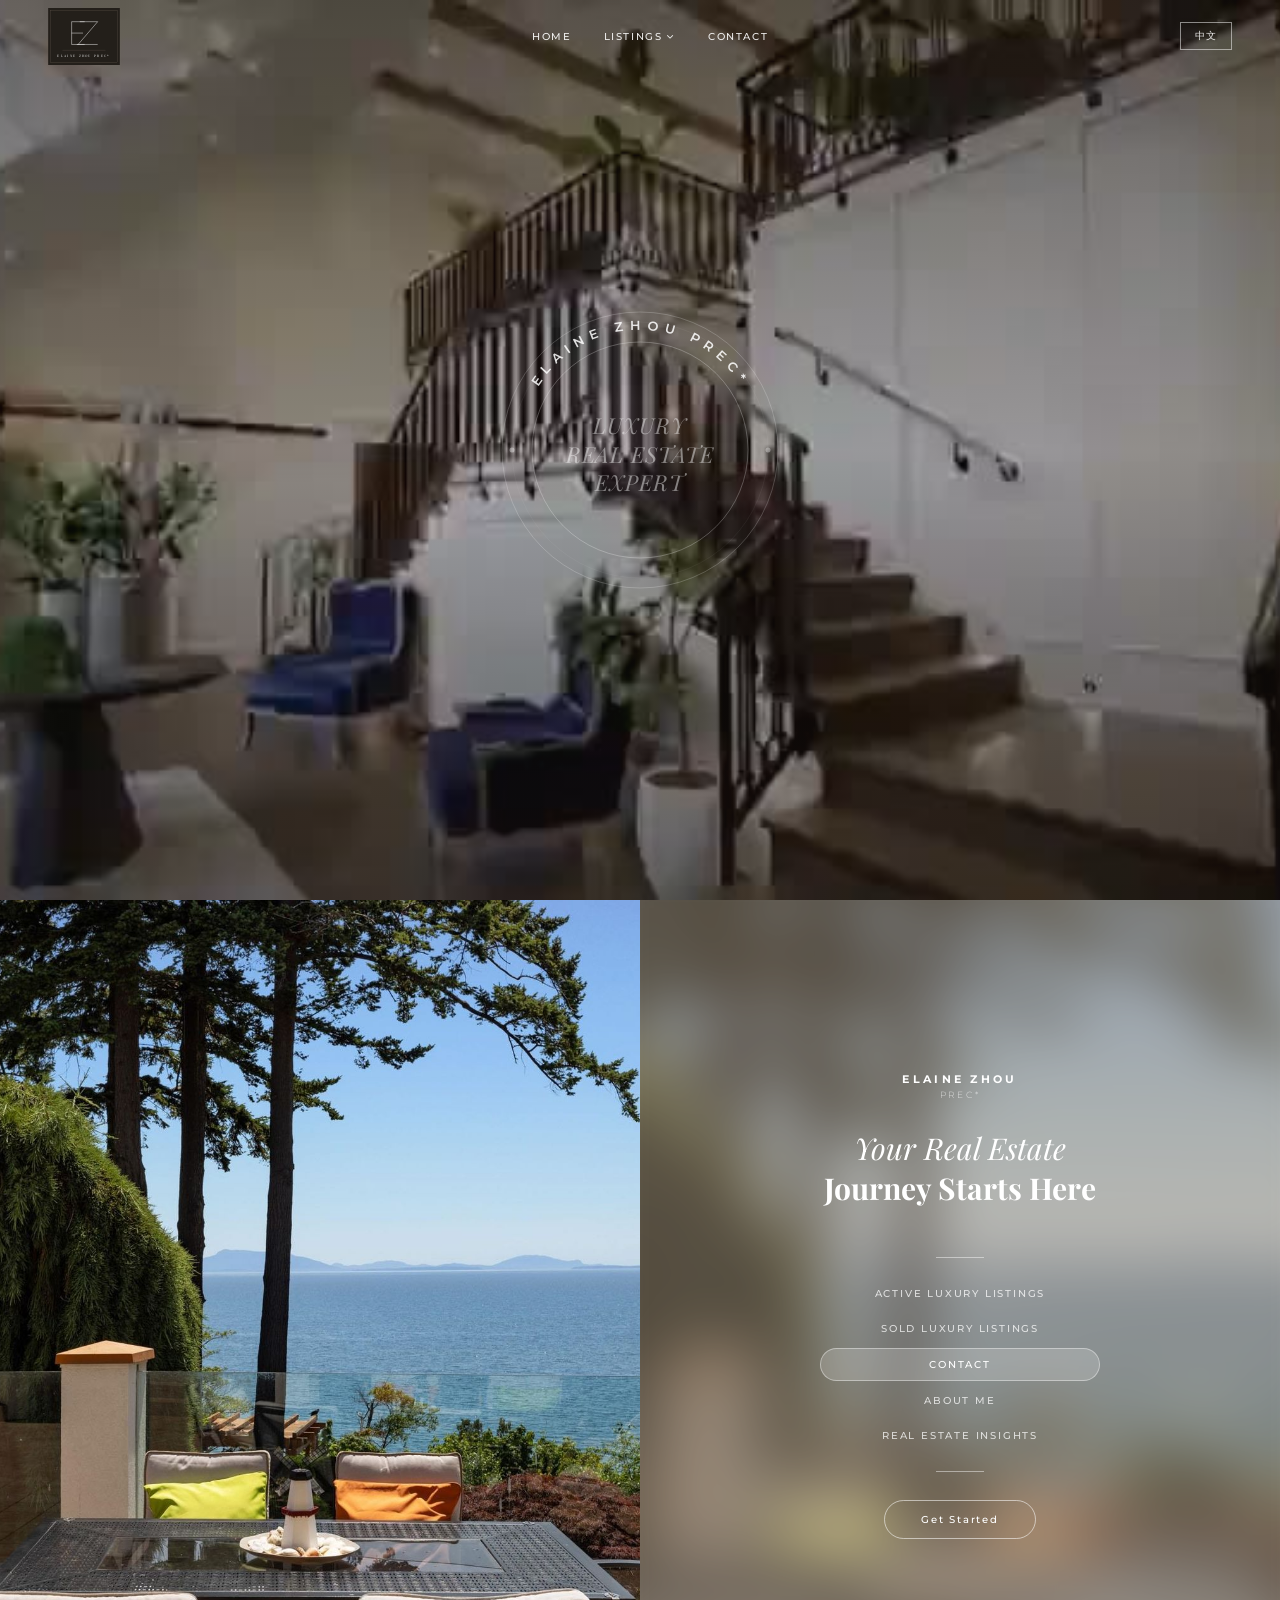
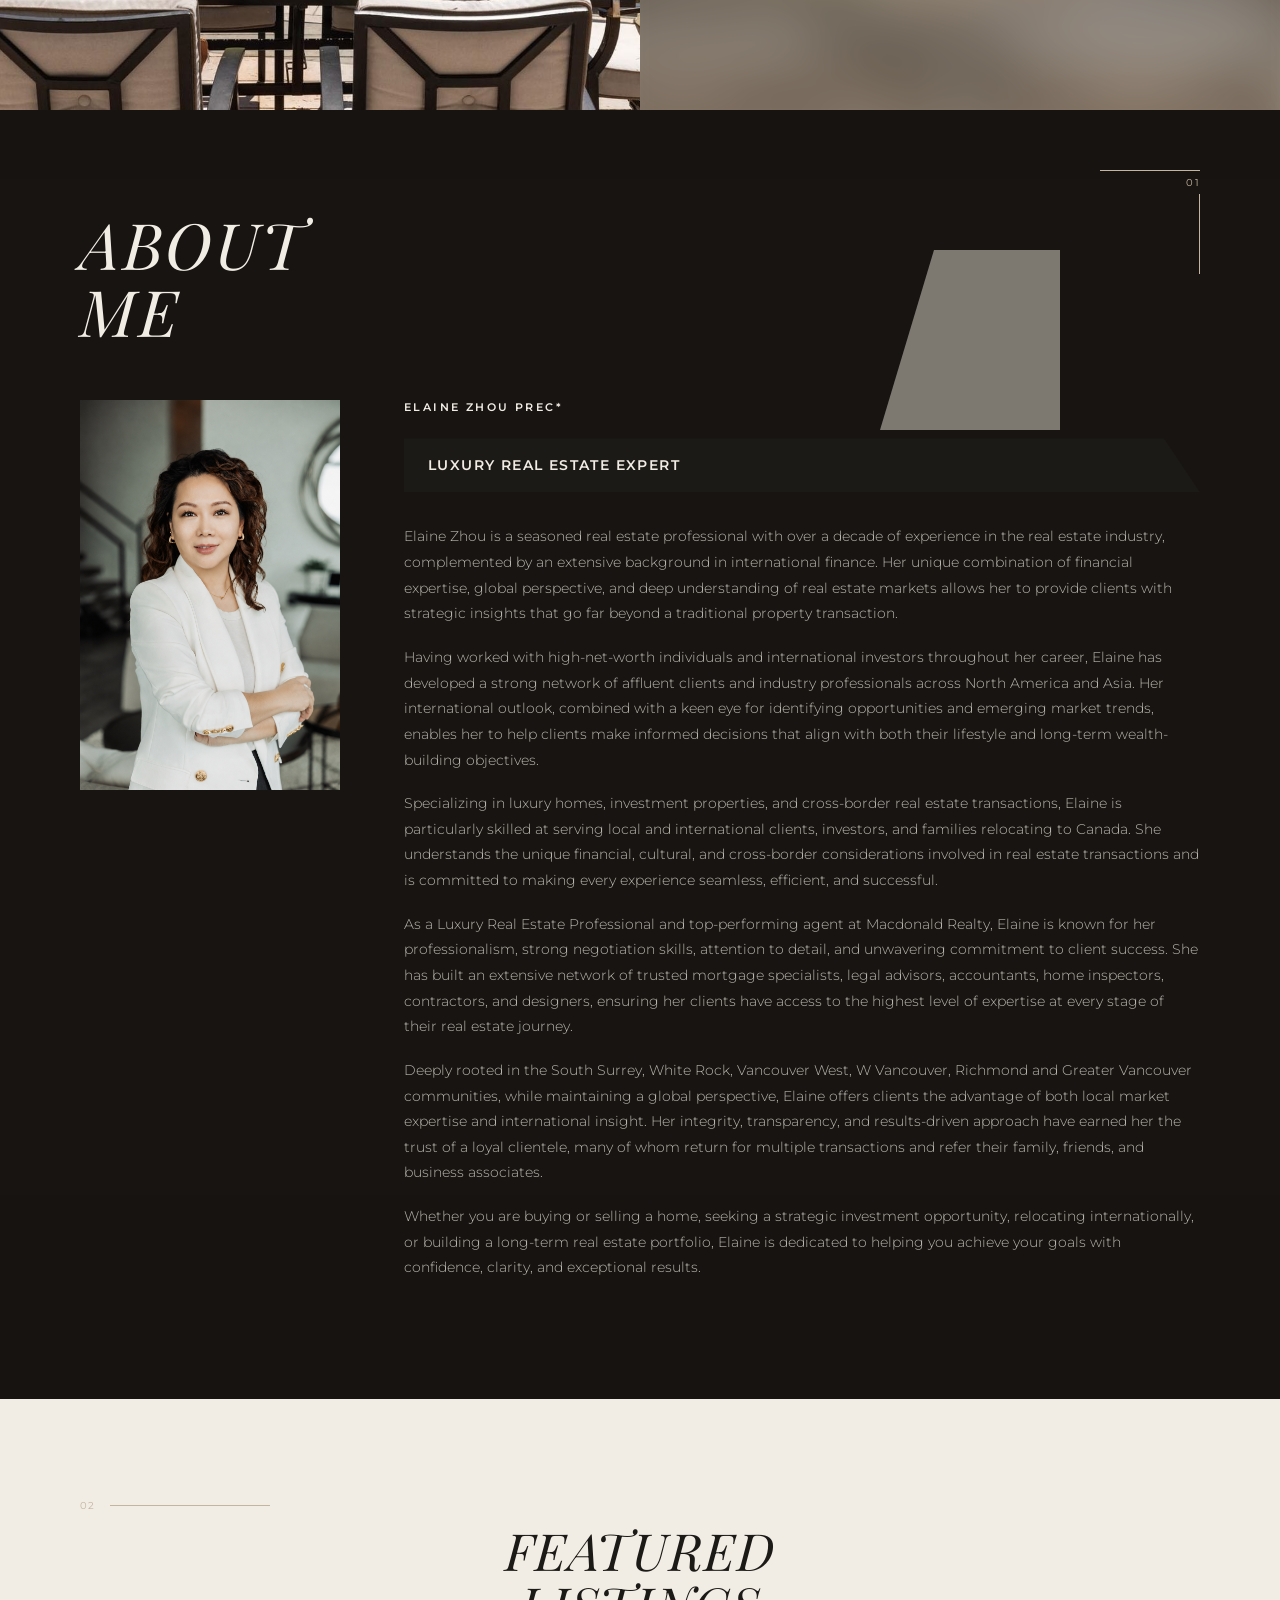
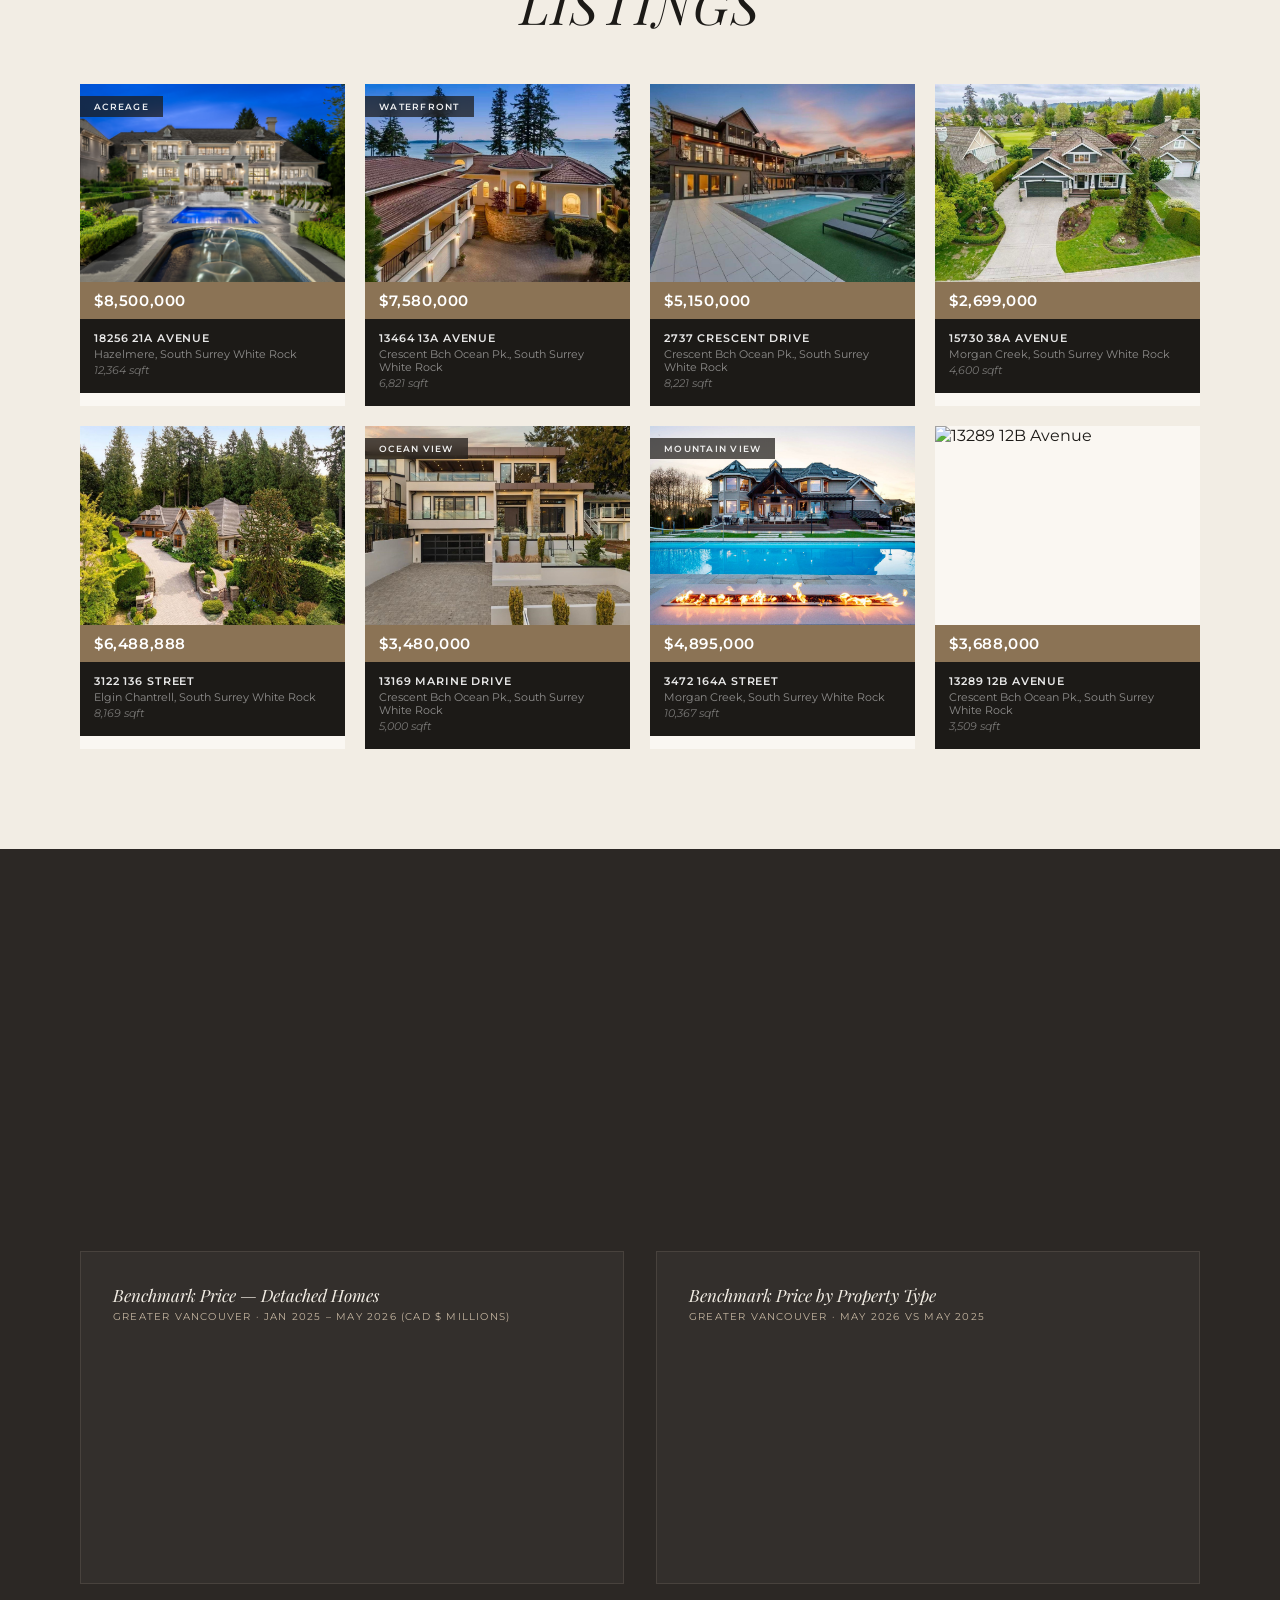
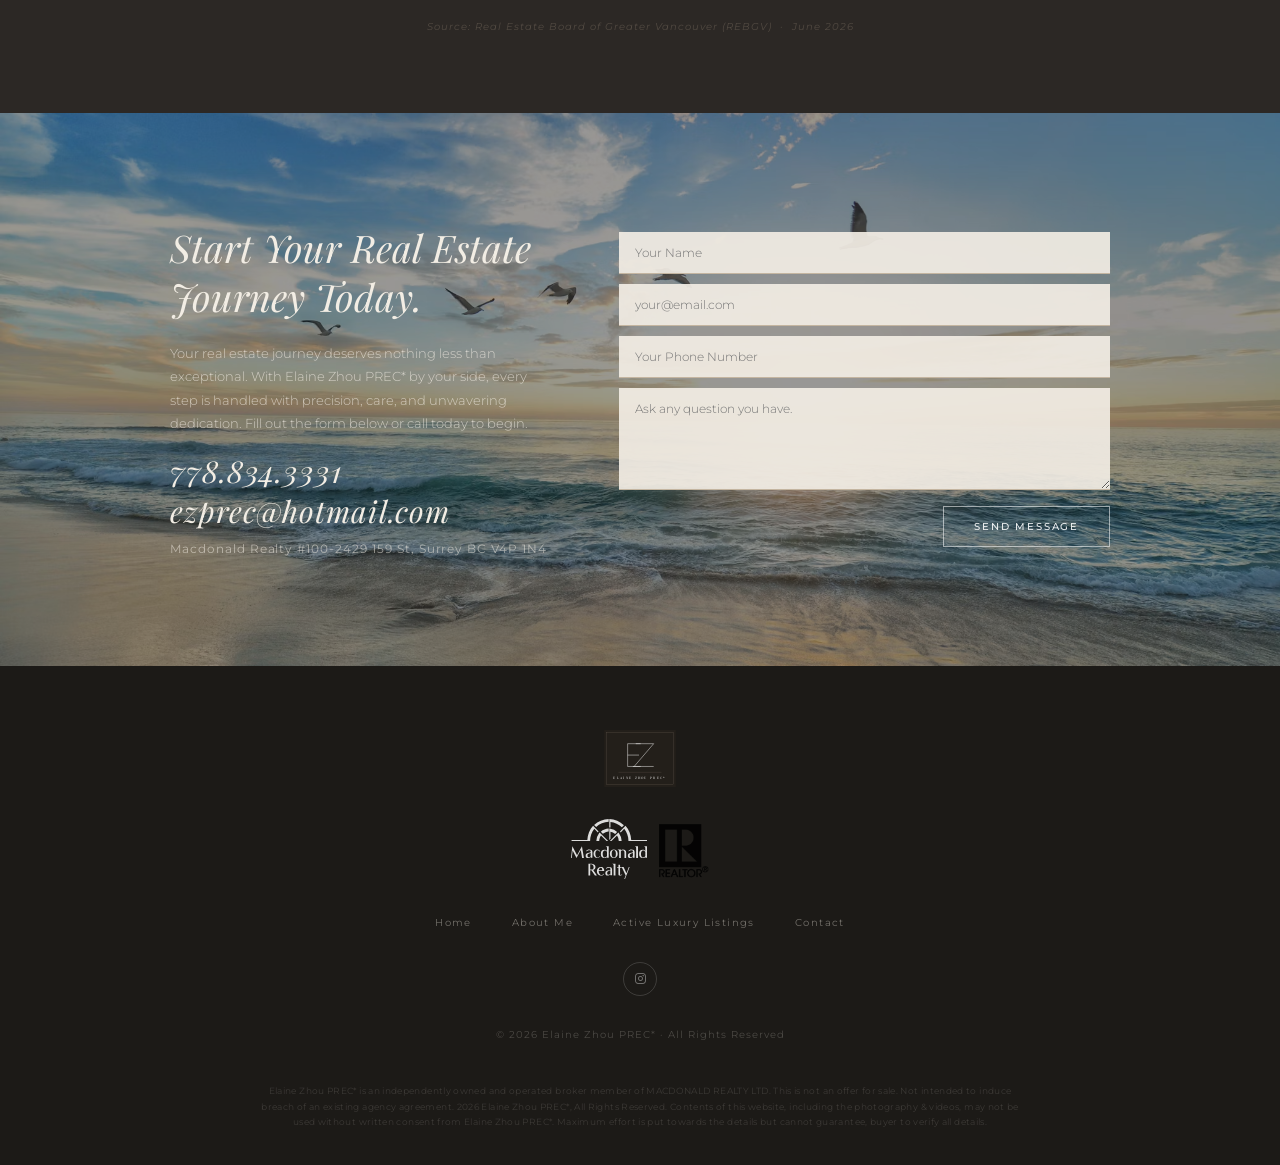
==== commit efbcad6e: "Add files via upload" ====
--- a/index.html
+++ b/index.html
@@ -329,15 +329,15 @@
     <!-- Stat pills -->
     <div class="stat-pills fade-in-children">
       <div class="stat-pill">
-        <span class="stat-num">$1.85M</span>
+        <span class="stat-num">$1.84M</span>
         <span class="stat-label" data-i18n="stat-label-1">Benchmark — Detached</span>
       </div>
       <div class="stat-pill">
-        <span class="stat-num">16,917</span>
+        <span class="stat-num">16,351</span>
         <span class="stat-label" data-i18n="stat-label-2">Active Listings</span>
       </div>
       <div class="stat-pill">
-        <span class="stat-num">13.1%</span>
+        <span class="stat-num">14.6%</span>
         <span class="stat-label" data-i18n="stat-label-3">Sales-to-Active Ratio</span>
       </div>
     </div>
@@ -451,21 +451,21 @@
   // ════════════════════════════════════════════════
   const CHART_DATA = {
     // Label shown in source line at bottom
-    reportMonth: 'May 2026',
+    reportMonth: 'June 2026',
 
     // Line chart: detached benchmark price ($M) — add newest month to end, remove oldest from front
-    lineLabels: ['Jan 25','Feb','Mar','Apr','May','Jun','Jul','Aug','Sep','Oct','Nov','Dec','Jan 26','Feb','Mar','Apr','May'],
-    lineData:   [1.99, 2.01, 2.04, 2.02, 1.98, 1.96, 1.93, 1.91, 1.90, 1.89, 1.88, 1.87, 1.86, 1.85, 1.85, 1.86, 1.85],
+    lineLabels: ['Jan 25','Feb','Mar','Apr','May','Jun','Jul','Aug','Sep','Oct','Nov','Dec','Jan 26','Feb','Mar','Apr','May','Jun'],
+    lineData:   [1.99, 2.01, 2.04, 2.02, 1.98, 1.96, 1.93, 1.91, 1.90, 1.89, 1.88, 1.87, 1.86, 1.85, 1.85, 1.86, 1.85, 1.84],
 
     // Bar chart: benchmark prices by type — [Detached, Townhouse, Apartment]
-    barPrevLabel: 'May 2025',
-    barCurrLabel: 'May 2026',
-    barPrev: [1.985, 1.104, 0.757],
-    barCurr: [1.848, 1.048, 0.698],
+    barPrevLabel: 'Jun 2025',
+    barCurrLabel: 'Jun 2026',
+    barPrev: [1.984, 1.101, 0.748],
+    barCurr: [1.843, 1.046, 0.695],
 
     // Stat pills
-    benchmarkDetached: '$1,848,000',
-    activeListings:    '14,802',
+    benchmarkDetached: '$1,842,900',
+    activeListings:    '16,351',
   };
   // ════════════════════════════════════════════════
 
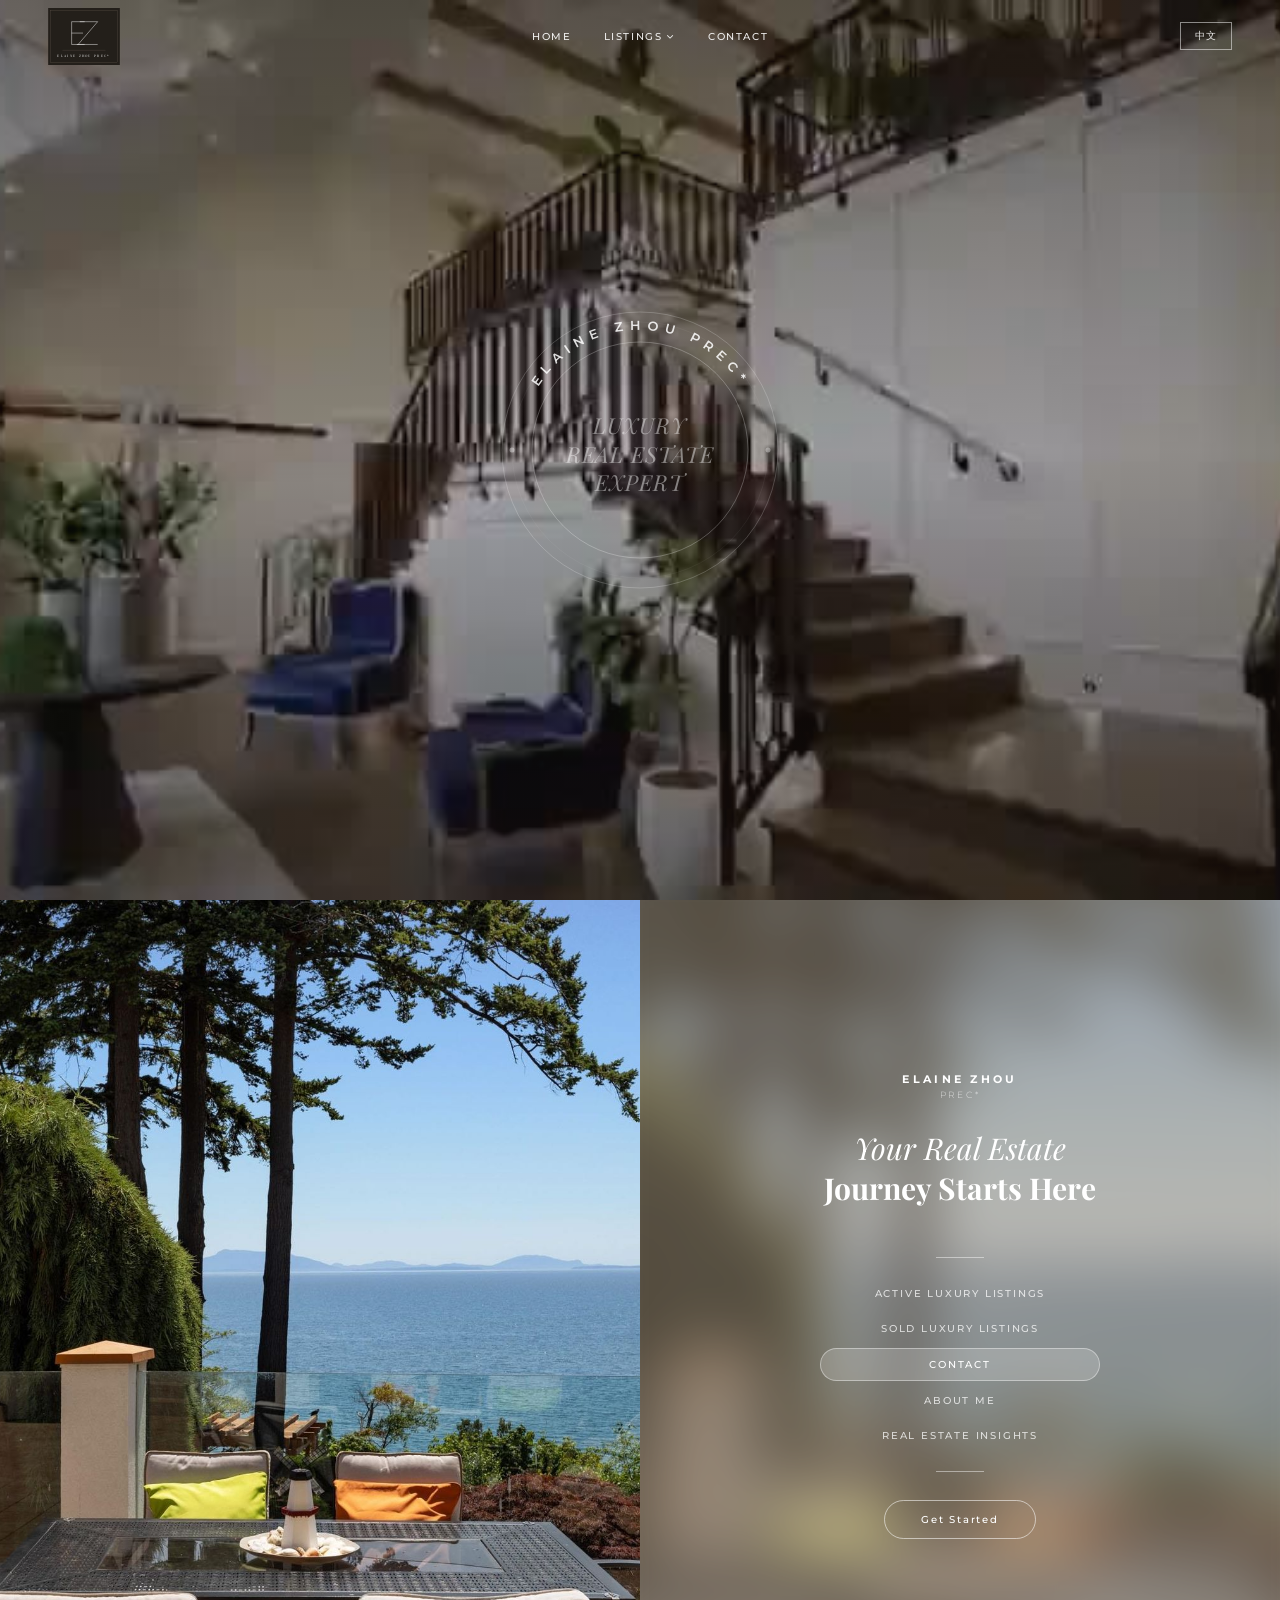
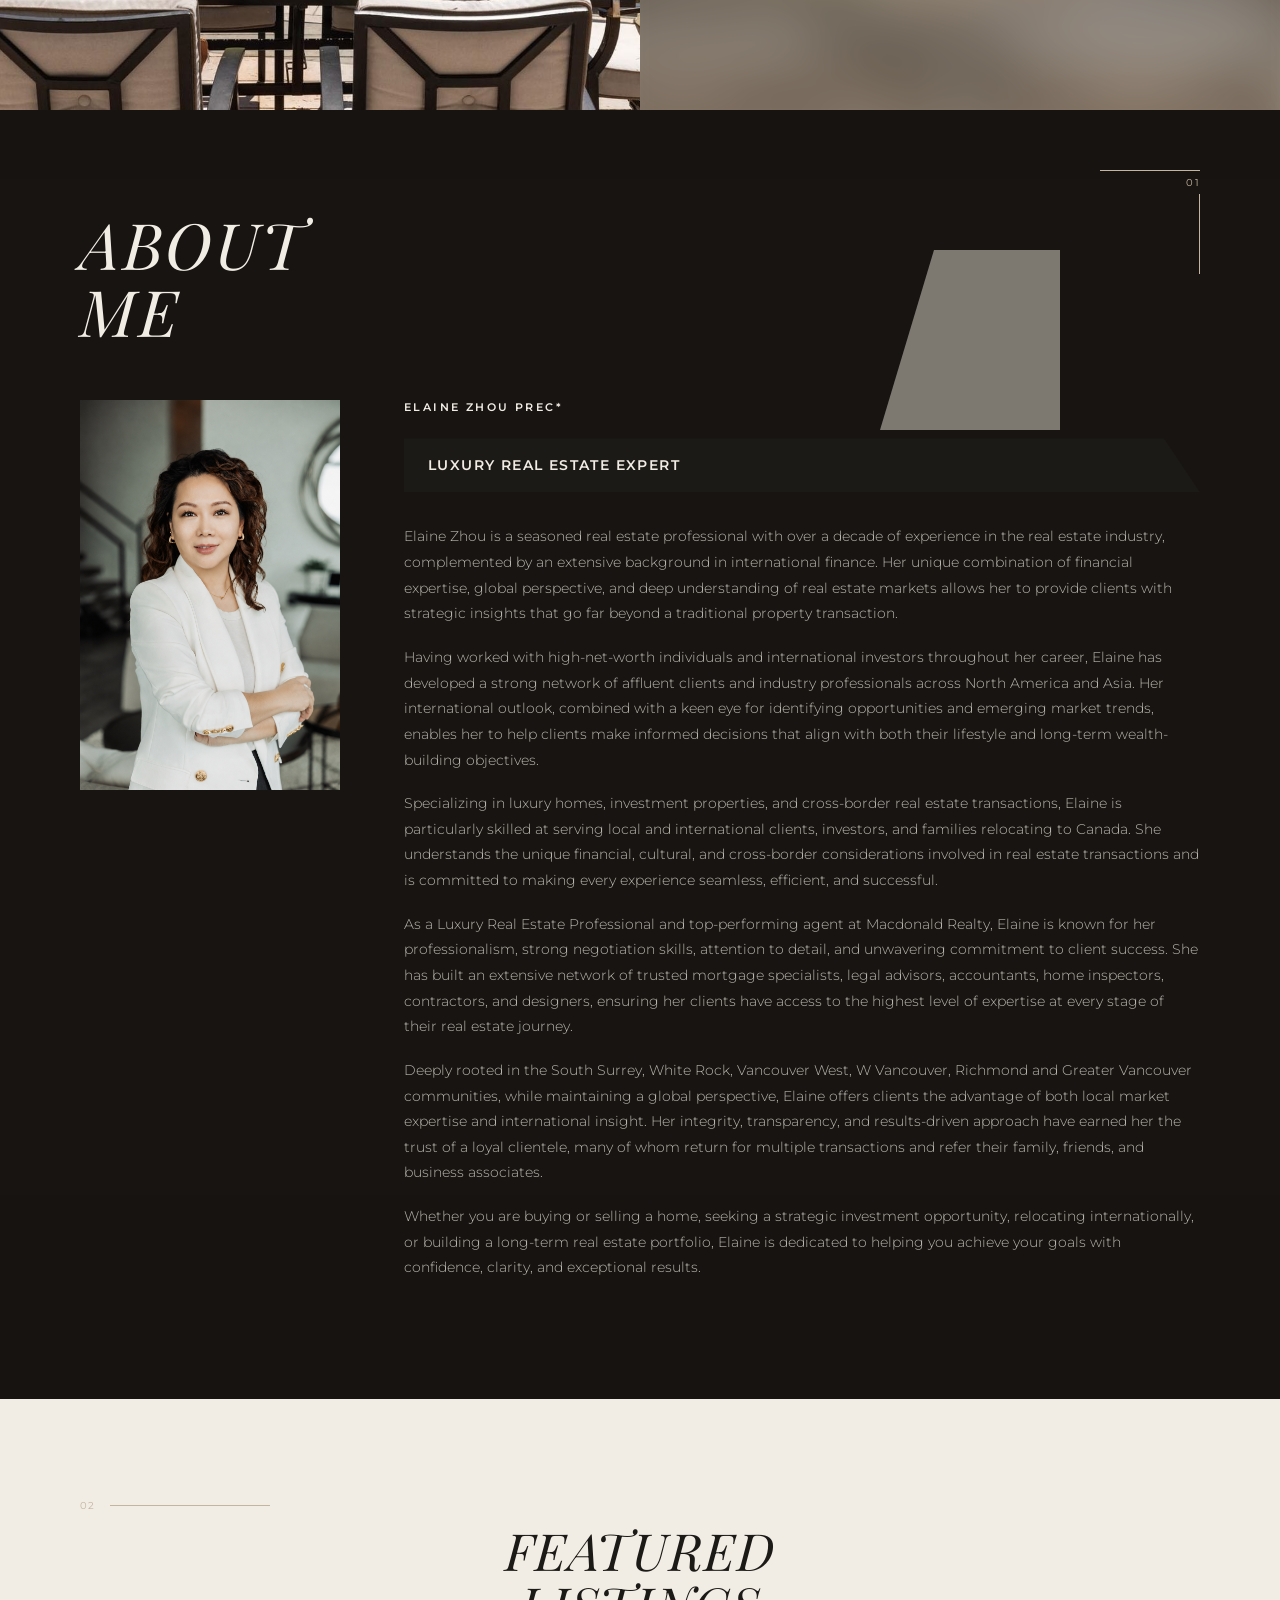
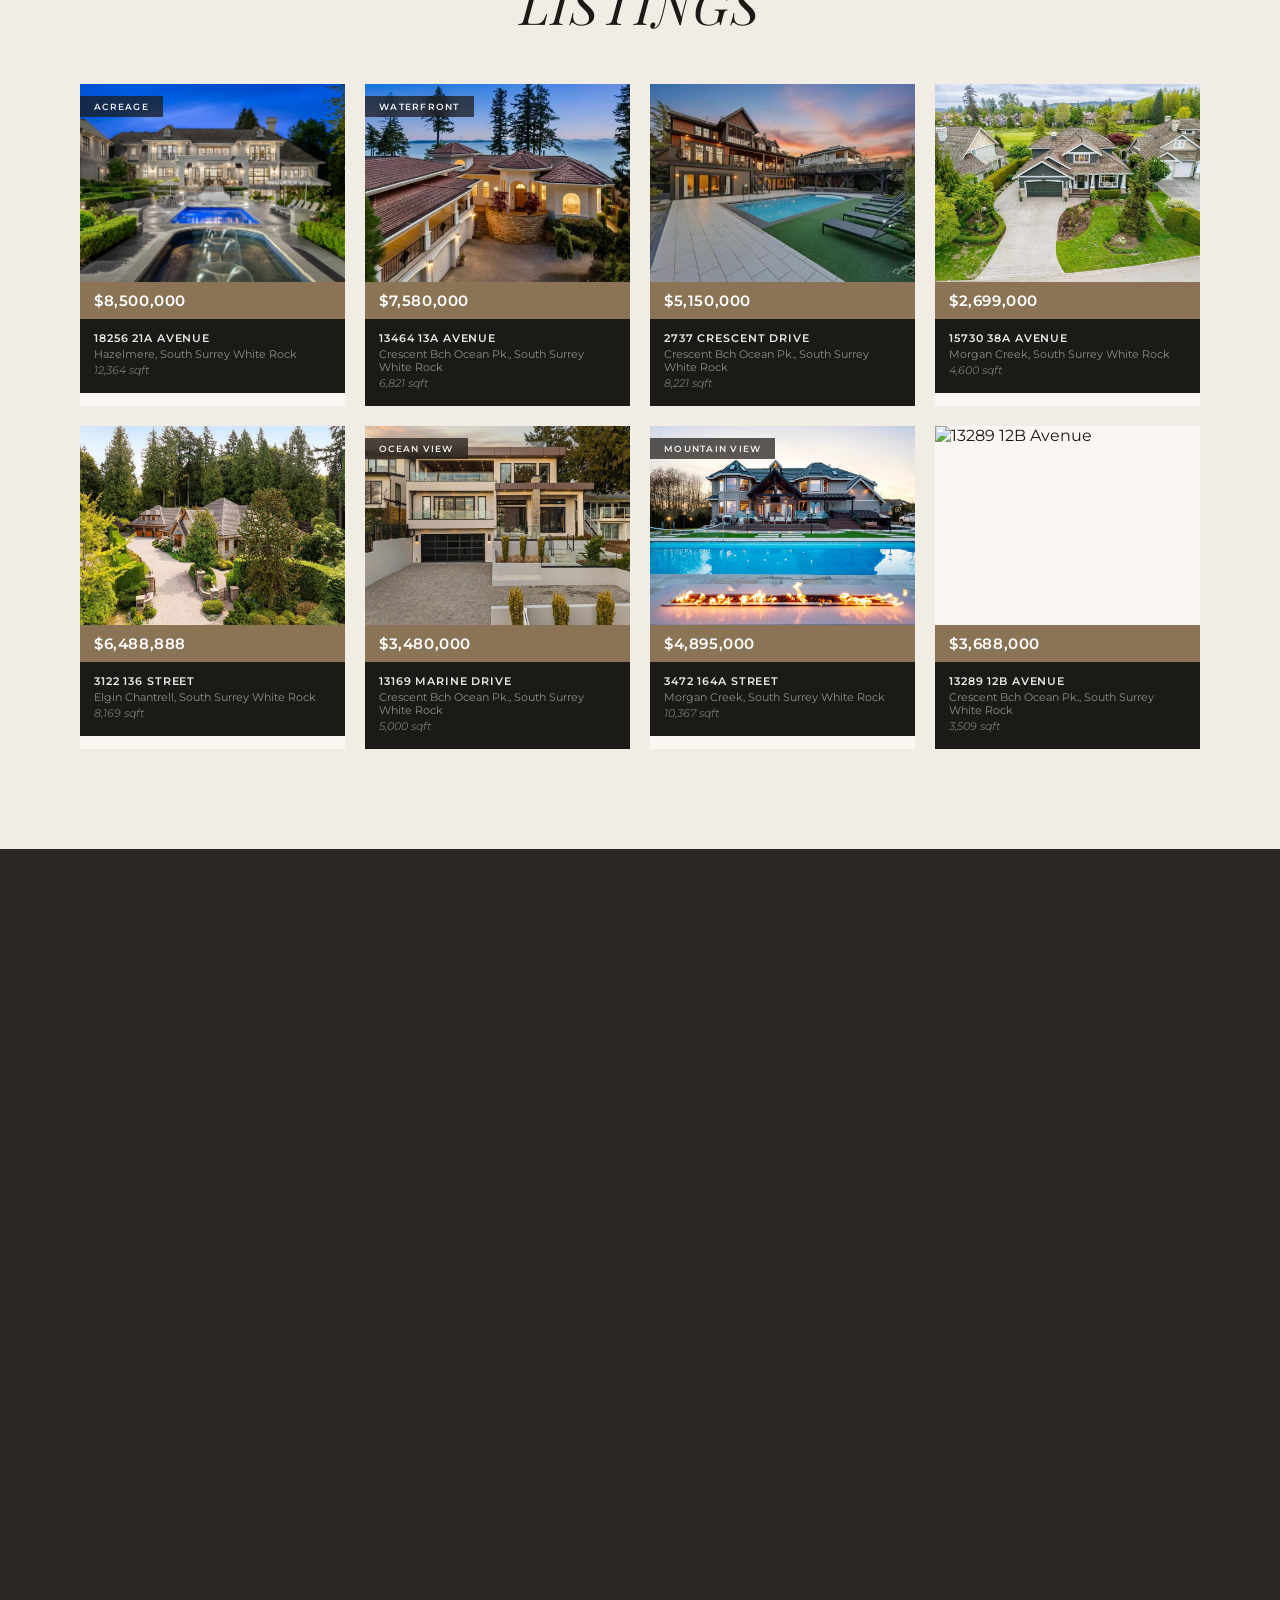
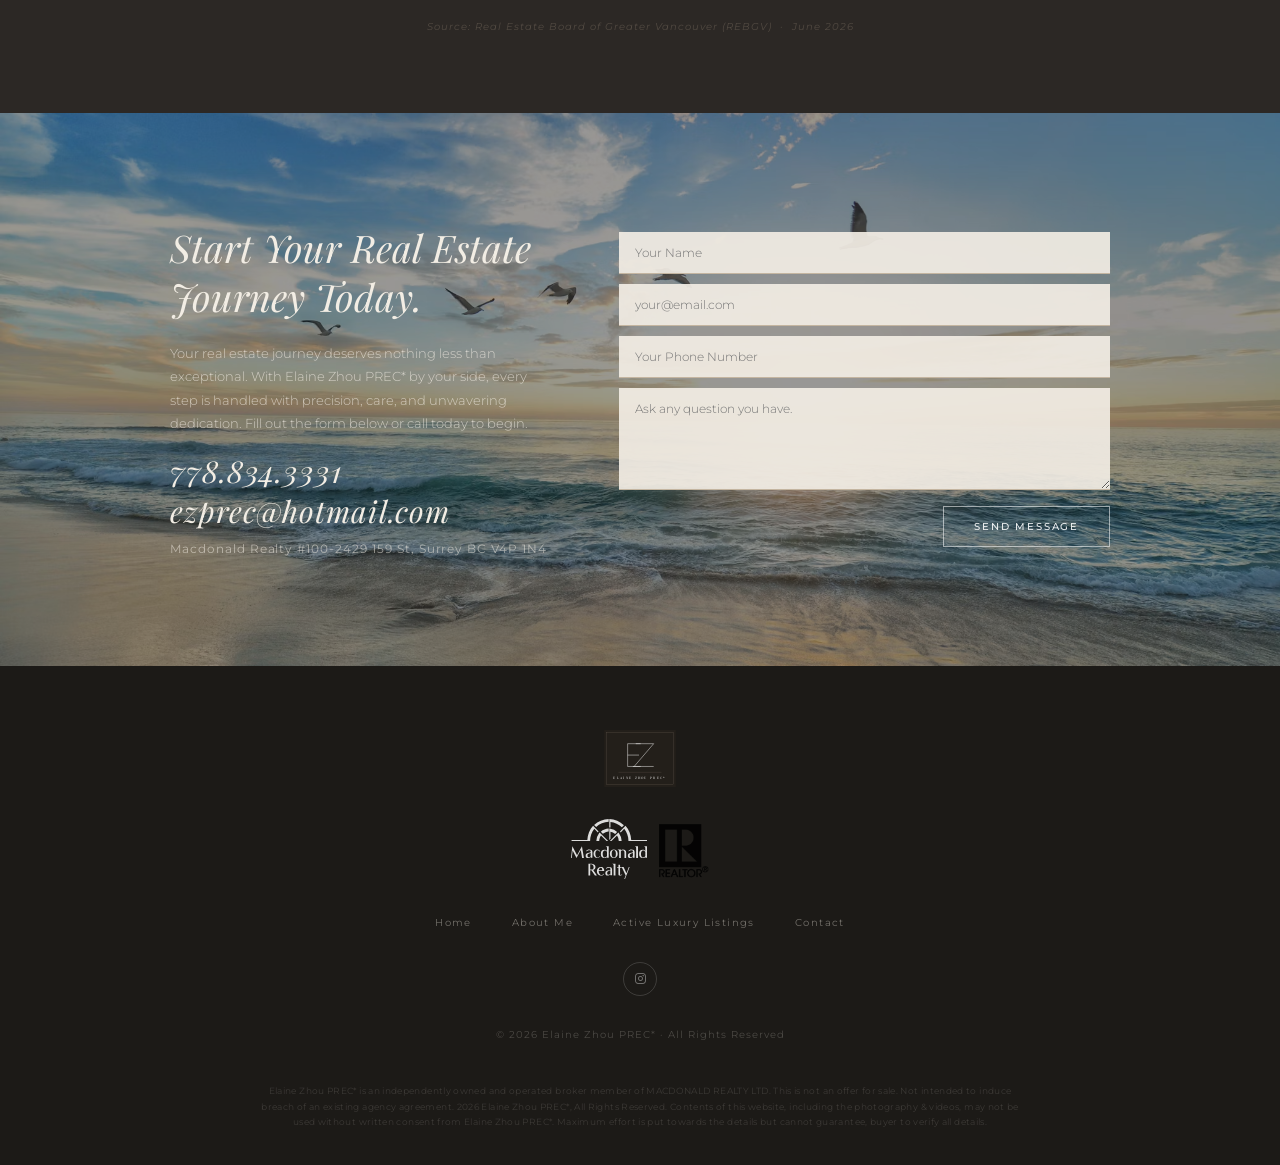
==== commit 7160712e: "Add files via upload" ====
--- a/index.html
+++ b/index.html
@@ -347,18 +347,18 @@
       <!-- Line chart -->
       <div class="chart-card">
         <h3 class="chart-title" data-i18n="chart-title-1">Benchmark Price — Detached Homes</h3>
-        <p class="chart-sub" data-i18n="chart-sub-1">Greater Vancouver · Jan 2025 – May 2026 (CAD $ Millions)</p>
+        <p class="chart-sub" data-i18n="chart-sub-1">Greater Vancouver · Jan 2025 – Jun 2026 (CAD $ Millions)</p>
         <canvas id="lineChart" height="200"></canvas>
       </div>
       <!-- Bar chart -->
       <div class="chart-card">
         <h3 class="chart-title" data-i18n="chart-title-2">Benchmark Price by Property Type</h3>
-        <p class="chart-sub" data-i18n="chart-sub-2">Greater Vancouver · May 2026 vs May 2025</p>
+        <p class="chart-sub" data-i18n="chart-sub-2">Greater Vancouver · Jun 2026 vs Jun 2025</p>
         <canvas id="barChart" height="200"></canvas>
       </div>
     </div>
 
-    <p class="insights-source">Source: Real Estate Board of Greater Vancouver (REBGV) &nbsp;·&nbsp; May 2026</p>
+    <p class="insights-source">Source: Real Estate Board of Greater Vancouver (REBGV) &nbsp;·&nbsp; June 2026</p>
 
   </section>
 
